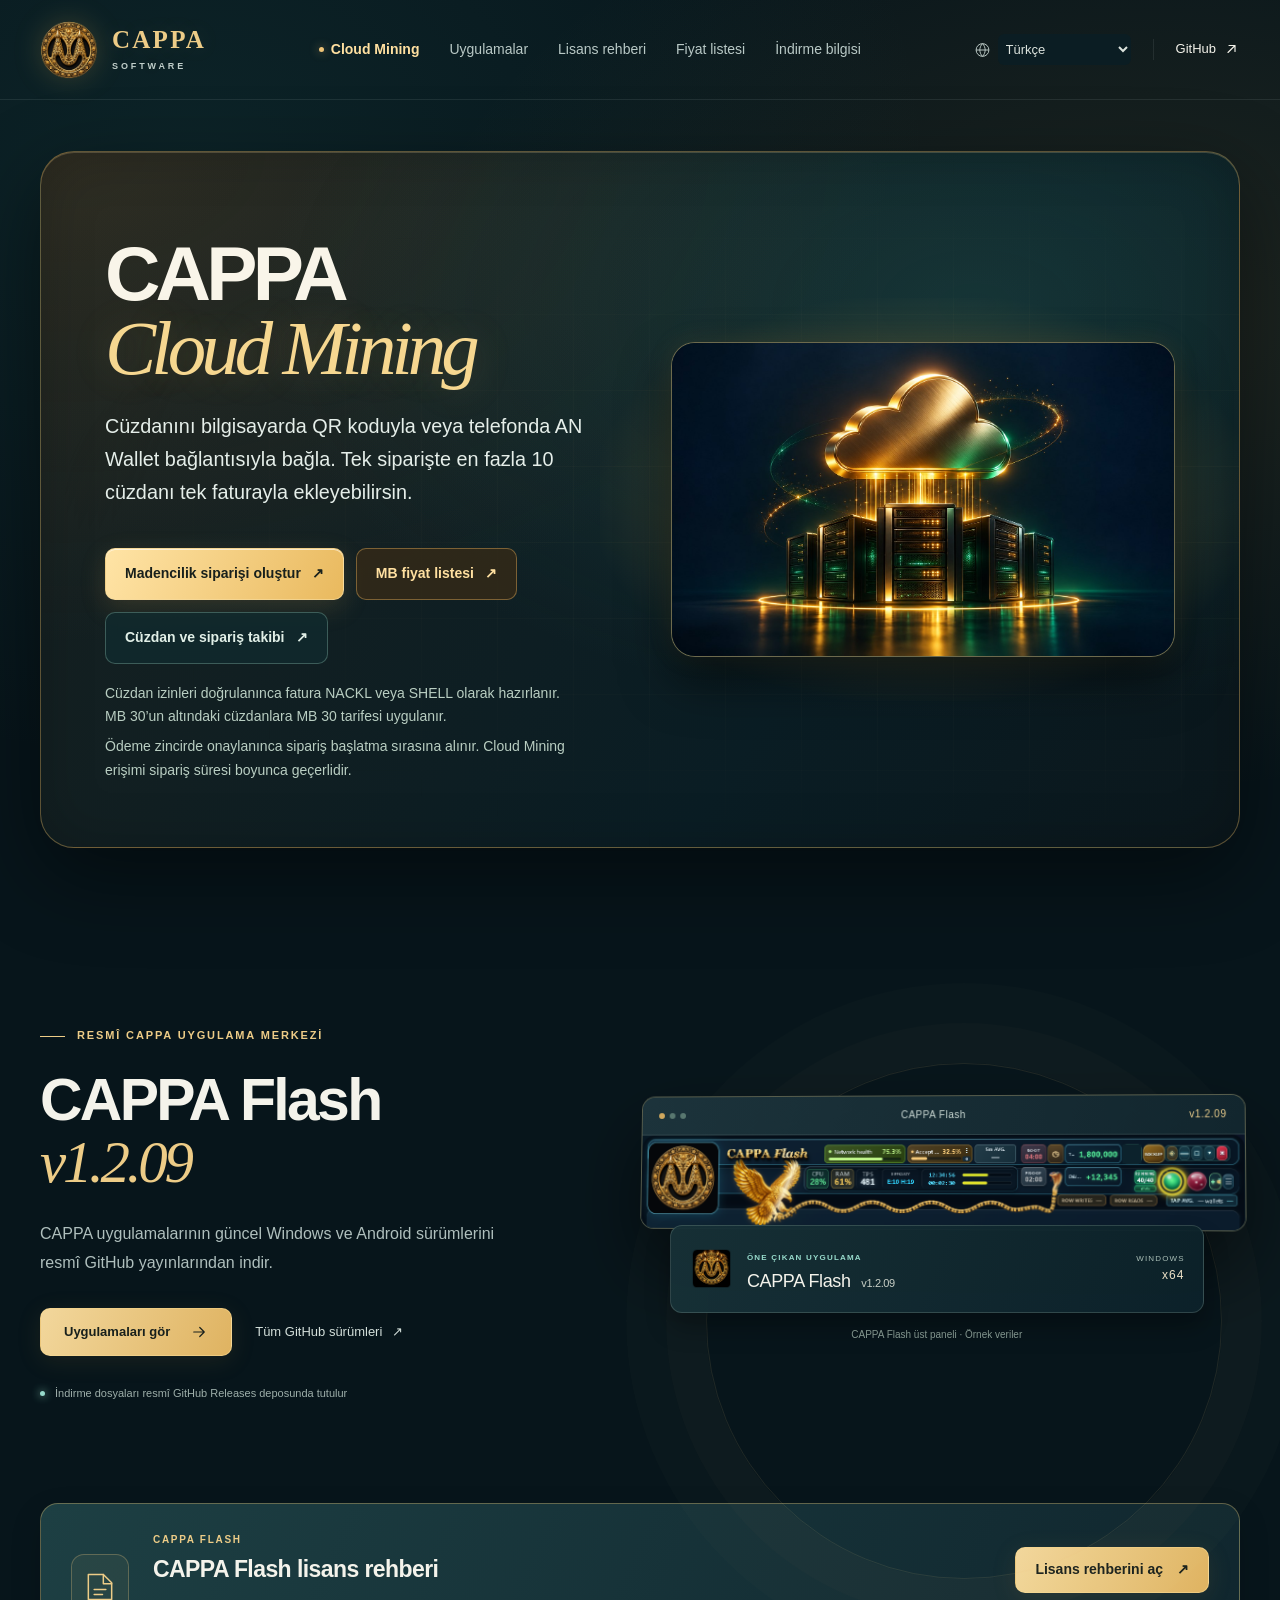
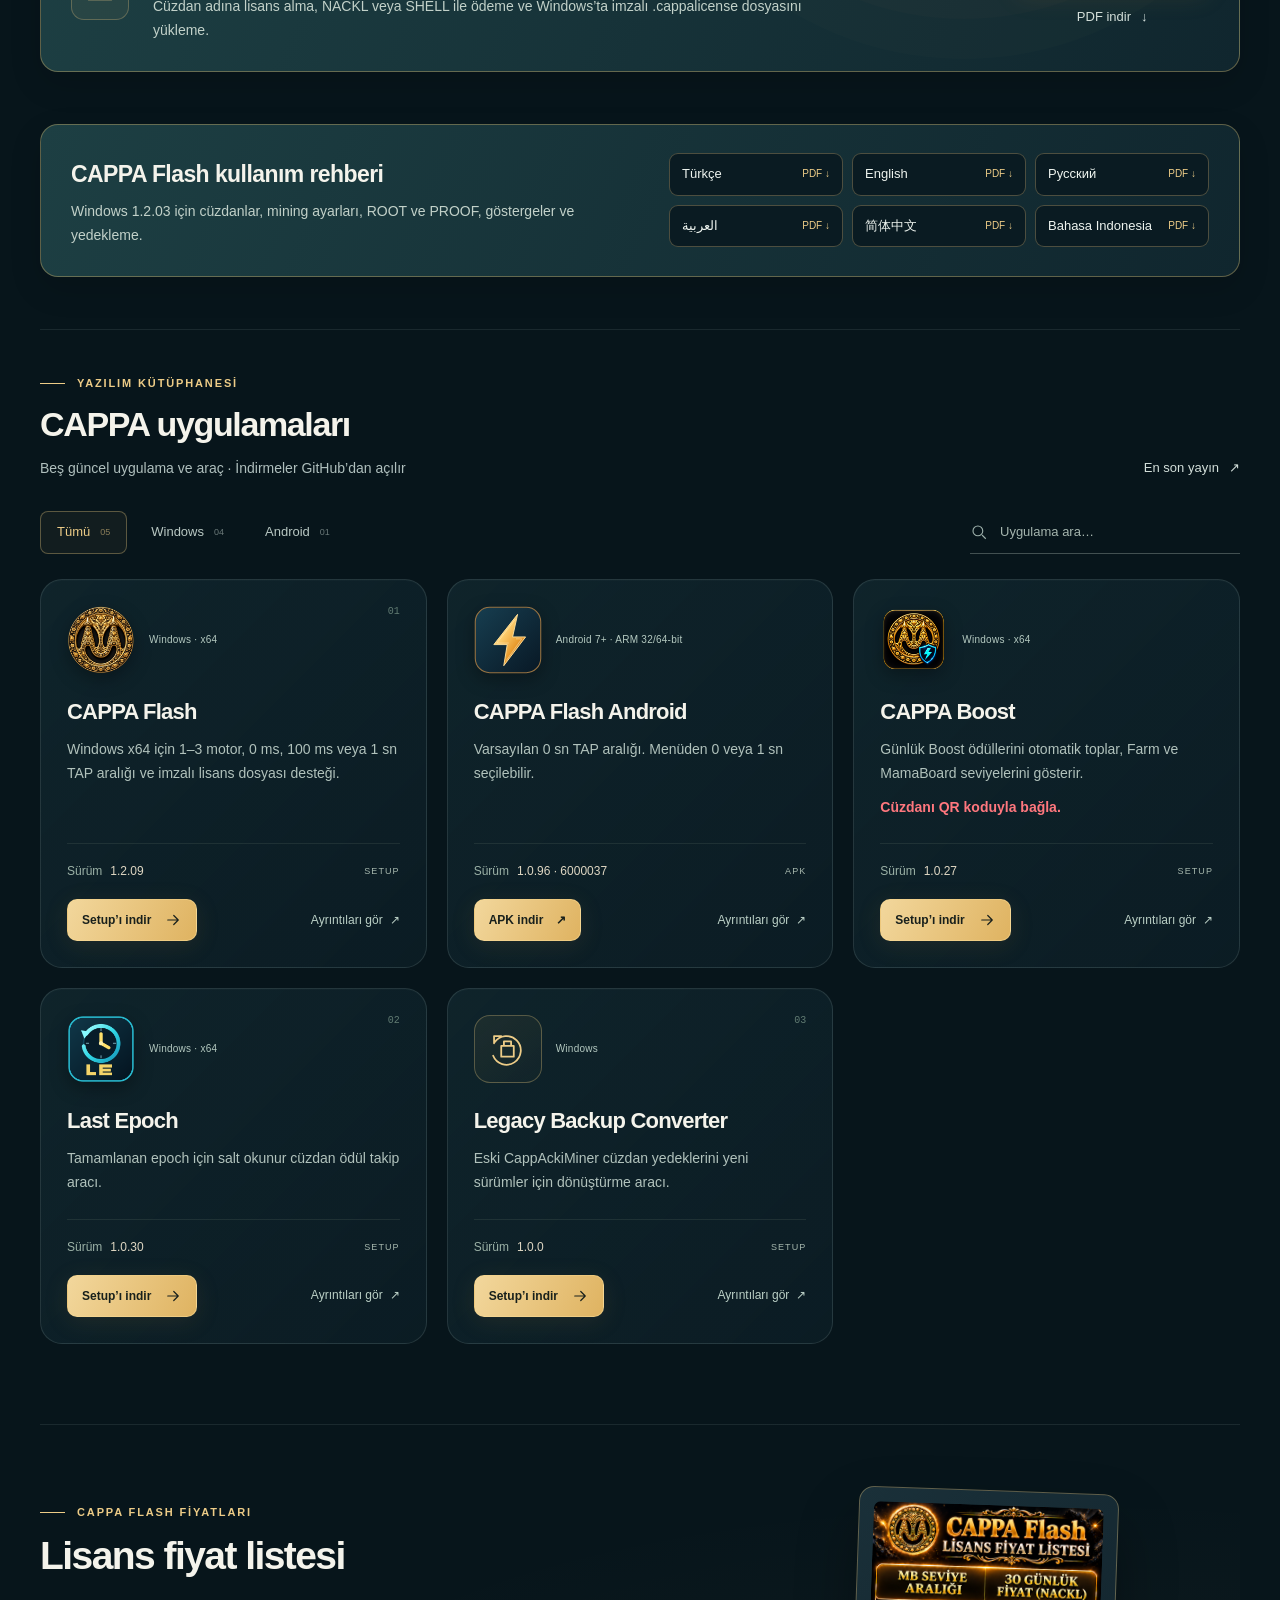
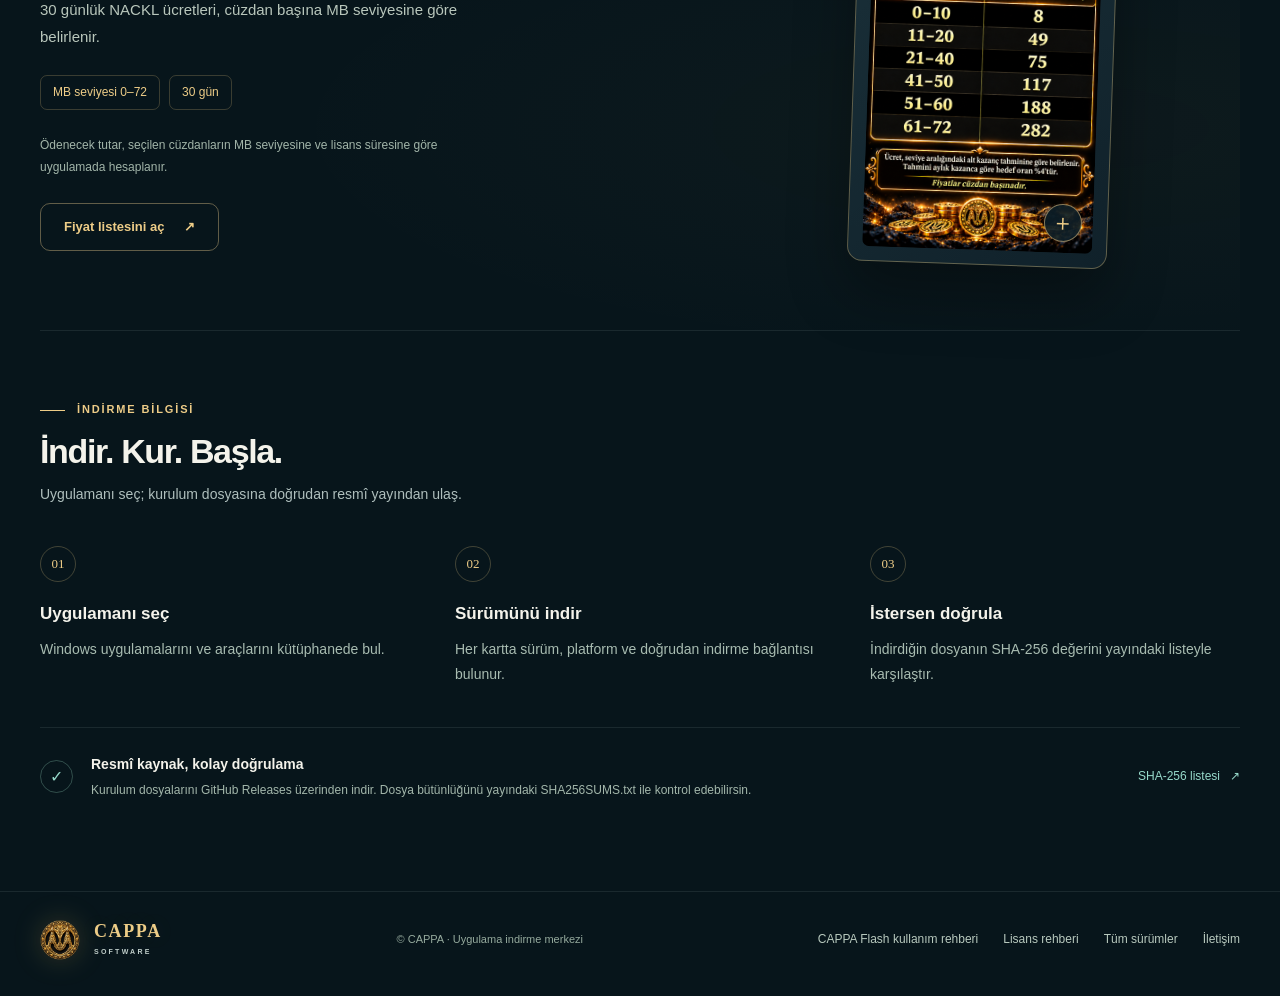
==== index.html @ 10a842a6 "Describe Cloud Mining access included with orders" ====
<!doctype html>
<html lang="tr"><head><meta charset="utf-8"><meta name="viewport" content="width=device-width,initial-scale=1"><meta name="theme-color" content="#07151b"><meta name="description" content="CAPPA uygulamalarını keşfet. Windows ve Android sürümlerini resmî GitHub yayınlarından indir."><link rel="icon" type="image/png" href="./cappa-logo.png"><title>CAPPA Flash v1.2.09</title><link rel="stylesheet" href="./styles.css?v=cloud-prices-20261128"></head>
<body>
<a class="skip" href="#top" data-i18n="skip">İçeriğe geç</a>
<header class="topbar"><div class="shell nav">
 <a class="brand" href="#top" aria-label="CAPPA"><img src="./cappa-logo.png" alt="" width="58" height="58"><span class="wordmark">CAPPA<small>SOFTWARE</small></span></a>
 <nav class="navlinks" aria-label="CAPPA"><a href="#cloud-mining" data-cloud-nav hidden>Cloud Mining</a><a href="#apps" data-i18n="navApps">Uygulamalar</a><a data-license-help href="./help/license/#tr" data-i18n="licenseNav">Lisans rehberi</a><a href="#prices" data-i18n="priceNav">Fiyat listesi</a><a href="#downloads" data-i18n="navDownloads">İndirme bilgisi</a></nav>
 <div class="nav-end"><label class="language-wrap"><svg viewBox="0 0 24 24" fill="none" aria-hidden="true"><circle cx="12" cy="12" r="9"/><path d="M3 12h18M12 3c5 5 5 13 0 18-5-5-5-13 0-18Z"/></svg><select id="language-select" aria-label="Dil"><option value="tr">Türkçe</option><option value="en">English</option><option value="ru">Русский</option><option value="ar">العربية</option><option value="zh">简体中文</option><option value="id">Bahasa Indonesia</option></select></label><a class="github-link" href="https://github.com/cappackiminer/CappAckiMiner" target="_blank" rel="noopener noreferrer">GitHub <svg viewBox="0 0 24 24" fill="none" aria-hidden="true"><path d="M5 12h14m-6-6 6 6-6 6" stroke="currentColor" stroke-width="1.6" stroke-linecap="round" stroke-linejoin="round"/></svg></a></div>
</div></header>
<main id="top">
 <section class="cloud-feature shell" id="cloud-mining" aria-labelledby="cloud-mining-title" data-cloud-origin="https://cappa-cloud-mining.pages.dev" hidden>
  <div class="cloud-feature-copy">
   <h1 id="cloud-mining-title"><span>CAPPA</span> <em>Cloud Mining</em></h1>
   <p class="cloud-feature-lead" data-i18n="cloudCopy">Cüzdanını bilgisayarda QR koduyla veya telefonda AN Wallet bağlantısıyla bağla. Tek siparişte en fazla 10 cüzdanı tek faturayla ekleyebilirsin.</p>
   <div class="cloud-feature-actions">
    <a class="button" data-cloud-checkout="order"><span data-i18n="cloudOpen">Madencilik siparişi oluştur</span><span aria-hidden="true">↗</span></a>
    <button class="quiet-link cloud-price-trigger" data-cloud-price type="button" aria-haspopup="dialog"><span data-i18n="cloudPriceOpen">MB fiyat listesi</span><span aria-hidden="true">↗</span></button>
    <a class="quiet-link" data-cloud-checkout="tracking"><span data-i18n="cloudTracking">Cüzdan ve sipariş takibi</span><span aria-hidden="true">↗</span></a>
   </div>
   <div class="cloud-feature-terms">
    <p data-i18n="cloudTerms">Cüzdan izinleri doğrulanınca fatura NACKL veya SHELL olarak hazırlanır. MB 30’un altındaki cüzdanlara MB 30 tarifesi uygulanır.</p>
    <p data-i18n="cloudRequirement">Ödeme zincirde onaylanınca sipariş başlatma sırasına alınır. Cloud Mining erişimi sipariş süresi boyunca geçerlidir.</p>
   </div>
  </div>
  <div class="cloud-feature-art" aria-hidden="true">
   <img src="./assets/cloud-mining-vitrine.jpg" width="1774" height="887" alt="" fetchpriority="high">
  </div>
 </section>
 <section class="hero shell" aria-labelledby="hero-title"><div class="hero-copy-block"><div class="eyebrow" data-i18n="heroEyebrow">Resmî CAPPA uygulama merkezi</div><h2 id="hero-title" data-i18n-html="heroTitle">CAPPA Flash<br><em>v1.2.09</em></h2><p class="hero-copy" data-i18n="heroCopy"></p><div class="hero-actions"><a class="button" href="#apps"><span data-i18n="browse">Uygulamaları gör</span><svg viewBox="0 0 24 24" fill="none" aria-hidden="true"><path d="M5 12h14m-6-6 6 6-6 6" stroke="currentColor" stroke-width="1.6" stroke-linecap="round" stroke-linejoin="round"/></svg></a><a class="quiet-link" href="https://github.com/cappackiminer/CappAckiMiner/releases" target="_blank" rel="noopener noreferrer"><span data-i18n="allReleases">Tüm GitHub sürümleri</span><span aria-hidden="true">↗</span></a></div><div class="mini-note"><i aria-hidden="true"></i><span data-i18n="note"></span></div></div>
 <div class="hero-art"><div class="art-orbit" aria-hidden="true"></div><div class="product-window"><div class="window-top"><span class="window-dots" aria-hidden="true"><i></i><i></i><i></i></span><span>CAPPA Flash</span><span class="window-version">v1.2.09</span></div><button class="preview-button" type="button" data-preview aria-label="Uygulama önizlemesi"><img class="flash-preview-image" src="./assets/flash-preview-v1200.png" alt="CAPPA Flash üst paneli, örnek veriler" width="1280" height="200" loading="lazy"><span class="preview-overlay"><span data-i18n="preview">Arayüzü incele</span> ↗</span></button></div><div class="featured-strip"><img src="./assets/eagle-gold.png" alt="" width="45" height="45"><div><span class="eyebrow" data-i18n="featuredLabel">Öne çıkan uygulama</span><strong>CAPPA Flash <small>v1.2.09</small></strong></div><span class="featured-os">WINDOWS<br><b>x64</b></span></div><p class="demo-caption" data-i18n="demo">CAPPA Flash üst paneli · Örnek veriler</p></div>
 </section>
 <section class="license-help shell" aria-labelledby="license-help-title"><div class="license-help-mark" aria-hidden="true"><svg viewBox="0 0 48 48" fill="none"><path d="M10 9h18l10 10v20H10V9Z" stroke="currentColor" stroke-width="1.8" stroke-linejoin="round"/><path d="M28 9v11h10M17 27h14M17 33h10" stroke="currentColor" stroke-width="1.8" stroke-linecap="round" stroke-linejoin="round"/></svg></div><div class="license-help-copy"><div class="eyebrow">CAPPA Flash</div><h2 id="license-help-title" data-i18n="licenseTitle">CAPPA Flash lisans rehberi</h2><p data-i18n="licenseCopy">Cüzdan adına lisans alma, NACKL veya SHELL ile ödeme ve Windows’ta imzalı .cappalicense dosyasını yükleme.</p></div><div class="license-help-actions"><a class="button" data-license-help href="./help/license/#tr"><span data-i18n="licenseOpen">Lisans rehberini aç</span><span aria-hidden="true">↗</span></a><a class="quiet-link" data-license-pdf href="./help/license/CAPPA-Lisans-Rehberi-Turkce.pdf?v=flash-1203" download><span data-i18n="licensePdf">PDF indir</span><span aria-hidden="true">↓</span></a></div></section>
 <section class="license-help eagle-guide shell" id="flash-guide" aria-labelledby="eagle-guide-title">
  <div class="license-help-copy">
   <h2 id="eagle-guide-title" data-i18n="eagleGuideTitle">CAPPA Flash kullanım rehberi</h2>
   <p data-i18n="eagleGuideCopy">Windows 1.2.03 için cüzdanlar, mining ayarları, ROOT ve PROOF, göstergeler ve yedekleme.</p>
  </div>
  <ul class="eagle-guide-downloads">
   <li><a lang="tr" href="./help/flash/CAPPA-Flash-User-Guide-TR.pdf?v=20261126" download><span>Türkçe</span><small>PDF ↓</small></a></li>
   <li><a lang="en" href="./help/flash/CAPPA-Flash-User-Guide-EN.pdf?v=20261126" download><span>English</span><small>PDF ↓</small></a></li>
   <li><a lang="ru" href="./help/flash/CAPPA-Flash-User-Guide-RU.pdf?v=20261126" download><span>Русский</span><small>PDF ↓</small></a></li>
   <li><a lang="ar" href="./help/flash/CAPPA-Flash-User-Guide-AR.pdf?v=20261126" download><span>العربية</span><small>PDF ↓</small></a></li>
   <li><a lang="zh" href="./help/flash/CAPPA-Flash-User-Guide-ZH.pdf?v=20261126" download><span>简体中文</span><small>PDF ↓</small></a></li>
   <li><a lang="id" href="./help/flash/CAPPA-Flash-User-Guide-ID.pdf?v=20261126" download><span>Bahasa Indonesia</span><small>PDF ↓</small></a></li>
  </ul>
 </section>
 <section class="library shell" id="apps" aria-labelledby="apps-title"><div class="section-head"><div><div class="eyebrow" data-i18n="libraryEyebrow">Yazılım kütüphanesi</div><h2 id="apps-title" data-i18n="libraryTitle">CAPPA uygulamaları</h2><p class="section-sub" data-i18n="librarySub"></p></div><a class="quiet-link" href="https://github.com/cappackiminer/CappAckiMiner/releases/tag/downloads-2026-10-18" target="_blank" rel="noopener noreferrer"><span data-i18n="latest">En son yayın</span> ↗</a></div>
 <div class="toolbar"><div class="filters" role="group" aria-label="Platform"><button class="filter active" data-filter="all" aria-pressed="true" type="button"><span data-i18n="all">Tümü</span><b>05</b></button><button class="filter" data-filter="windows" aria-pressed="false" type="button">Windows <b>04</b></button><button class="filter" data-filter="android" aria-pressed="false" type="button">Android <b>01</b></button></div><label class="search"><svg viewBox="0 0 24 24" fill="none" aria-hidden="true"><circle cx="10.5" cy="10.5" r="6.5"/><path d="m16 16 5 5"/></svg><input id="search" type="search" placeholder="Uygulama ara…" aria-label="Uygulama ara"></label></div>
 <div class="grid" id="app-grid"><article class="app-card" data-id="miner" data-platform="windows" data-search="CAPPA Flash Eagle Windows">
  <div class="card-top"><div class="app-icon miner"><img src="./assets/eagle-windows-v110.png" alt="" width="72" height="72" loading="lazy"></div><span class="platform">Windows · x64</span><span class="card-index" aria-hidden="true">01</span></div>
  <h3>CAPPA Flash</h3><p data-i18n="miner">Windows x64 için 1–3 motor, 0 ms, 100 ms veya 1 sn TAP aralığı ve imzalı lisans dosyası desteği.</p>
  <div class="card-version"><span><span data-i18n="version">Sürüm</span></span><strong>1.2.09</strong><span class="file-type">SETUP</span></div>
  <div class="card-foot"><a class="download button" href="https://github.com/cappackiminer/CappAckiMiner/releases/download/downloads-2026-10-18/CAPPA-Flash-v1.2.09-x64-Setup.exe?build=43895589"><span data-i18n="setup">İndir</span><svg viewBox="0 0 24 24" fill="none" aria-hidden="true"><path d="M5 12h14m-6-6 6 6-6 6" stroke="currentColor" stroke-width="1.6" stroke-linecap="round" stroke-linejoin="round"/></svg></a><button class="details" data-app="miner" type="button"><span data-i18n="details">Ayrıntıları gör</span><span aria-hidden="true">↗</span></button></div>
</article>
<article class="app-card" data-id="androidFlash" data-platform="android" data-search="CAPPA Flash Android apk mobile armv7 arm64 mining TAP 6000037">
  <div class="card-top"><div class="app-icon miner"><img src="./assets/cappa-flash-android.svg" alt="" width="72" height="72" loading="lazy"></div><span class="platform">Android 7+ · ARM 32/64-bit</span></div>
  <h3>CAPPA Flash Android</h3><p data-i18n="androidFlash">Varsayılan 0 sn TAP aralığı. Menüden 0 veya 1 sn seçilebilir.</p>
  <div class="card-version"><span data-i18n="version">Sürüm</span><strong>1.0.96 · 6000037</strong><span class="file-type">APK</span></div>
  <div class="card-foot"><a class="download button" href="https://github.com/cappackiminer/CappAckiMiner/releases/download/downloads-2026-10-18/CAPPA-Flash-v1.0.96-Android-6000037-Universal.apk"><span data-i18n="apk">APK indir</span> ↗</a><button class="details" data-app="androidFlash" type="button"><span data-i18n="details">Ayrıntıları gör</span> ↗</button></div>
</article>
<article class="app-card" data-id="boost" data-platform="windows" data-search="CAPPA Boost Windows x64 Acki Nacki Farm MamaBoard">
  <div class="card-top"><div class="app-icon"><img src="./assets/cappa-boost.png" alt="" width="128" height="128" loading="lazy"></div><span class="platform">Windows · x64</span></div>
  <h3 class="app-title">CAPPA Boost</h3>
  <p><span data-i18n="boostCard">Günlük Boost ödüllerini otomatik toplar, Farm ve MamaBoard seviyelerini gösterir.</span><strong class="boost-qr-note" data-i18n="boostQr">Cüzdanı QR koduyla bağla.</strong></p>
  <div class="card-version"><span data-i18n="version">Sürüm</span><strong>1.0.27</strong><span class="file-type">SETUP</span></div>
  <div class="card-foot"><a class="download button" href="https://github.com/cappackiminer/CappAckiMiner/releases/download/downloads-2026-10-18/CAPPA-Boost-v1.0.27-Sabit-Ust-Panel-x64-Setup.exe"><span data-i18n="setup">İndir</span><svg viewBox="0 0 24 24" fill="none" aria-hidden="true"><path d="M5 12h14m-6-6 6 6-6 6" stroke="currentColor" stroke-width="1.6" stroke-linecap="round" stroke-linejoin="round"/></svg></a><button class="details" data-app="boost" type="button"><span data-i18n="details">Ayrıntıları gör</span><span aria-hidden="true">↗</span></button></div>
</article>
<article class="app-card" data-id="epoch" data-platform="windows" data-search="reward tracker wallet">
  <div class="card-top"><div class="app-icon epoch"><img src="./assets/last-epoch.png" alt="" width="72" height="72" loading="lazy"></div><span class="platform">Windows · x64</span><span class="card-index" aria-hidden="true">02</span></div>
  <h3>Last Epoch</h3><p data-i18n="epoch">Tamamlanan epoch için salt okunur cüzdan ödül takip aracı.</p>
  <div class="card-version"><span><span data-i18n="version">Sürüm</span></span><strong>1.0.30</strong><span class="file-type">SETUP</span></div>
  <div class="card-foot"><a class="download button" href="https://github.com/cappackiminer/CappAckiMiner/releases/download/downloads-2026-10-18/CappAckiMiner-Last-Epoch-v1.0.30-x64-Setup.exe"><span data-i18n="setup">İndir</span><svg viewBox="0 0 24 24" fill="none" aria-hidden="true"><path d="M5 12h14m-6-6 6 6-6 6" stroke="currentColor" stroke-width="1.6" stroke-linecap="round" stroke-linejoin="round"/></svg></a><button class="details" data-app="epoch" type="button"><span data-i18n="details">Ayrıntıları gör</span><span aria-hidden="true">↗</span></button></div>
</article>
<article class="app-card" data-id="backup" data-platform="windows" data-search="utility backup wallet converter">
  <div class="card-top"><div class="app-icon backup"><svg viewBox="0 0 48 48" fill="none" aria-hidden="true"><path d="M17 9H9v8m.6-1A16 16 0 1 1 8 31" stroke="currentColor" stroke-width="2" stroke-linecap="round" stroke-linejoin="round"/><path d="M17 20h14v12H17zm3-5h8v5h-8z" stroke="currentColor" stroke-width="2" stroke-linejoin="round"/></svg></div><span class="platform">Windows</span><span class="card-index" aria-hidden="true">03</span></div>
  <h3>Legacy Backup Converter</h3><p data-i18n="backup">Eski CappAckiMiner cüzdan yedeklerini yeni sürümler için dönüştürme aracı.</p>
  <div class="card-version"><span><span data-i18n="version">Sürüm</span></span><strong>1.0.0</strong><span class="file-type">SETUP</span></div>
  <div class="card-foot"><a class="download button" href="https://github.com/cappackiminer/CappAckiMiner/releases/download/downloads-2026-10-18/CappAckiMiner-Legacy-Backup-Converter-Setup.exe"><span data-i18n="setup">İndir</span><svg viewBox="0 0 24 24" fill="none" aria-hidden="true"><path d="M5 12h14m-6-6 6 6-6 6" stroke="currentColor" stroke-width="1.6" stroke-linecap="round" stroke-linejoin="round"/></svg></a><button class="details" data-app="backup" type="button"><span data-i18n="details">Ayrıntıları gör</span><span aria-hidden="true">↗</span></button></div>
</article><p id="empty" class="empty" hidden data-i18n="noResults">Bu aramayla eşleşen uygulama yok.</p></div></section>
 <section class="pricing shell" id="prices" aria-labelledby="price-title"><div class="pricing-copy"><div class="eyebrow" data-i18n="priceEyebrow">CAPPA Flash fiyatları</div><h2 id="price-title" data-i18n="priceTitle">Lisans fiyat listesi</h2><p data-i18n="priceCopy">30 günlük NACKL ücretleri, cüzdan başına MB seviyesine göre belirlenir.</p><div class="price-specs"><span data-i18n="mbLevelRange">MB seviyesi 0–72</span><span data-i18n="duration">30 gün</span></div><p class="poster-note" data-i18n="posterTerms">Ödenecek tutar, seçilen cüzdanların MB seviyesine ve lisans süresine göre uygulamada hesaplanır.</p><button class="button secondary" type="button" data-price><span data-i18n="priceOpen">Fiyat listesini aç</span><span aria-hidden="true">↗</span></button></div><button class="poster-preview" data-price type="button" aria-label="Fiyat listesi"><img id="price-image" src="./assets/eagle-license-prices-tr.png?v=flash-20261126" alt="CAPPA Flash lisans fiyatları · MB 0–10: 8, 11–20: 49, 21–40: 75, 41–50: 117, 51–60: 188, 61–72: 282 NACKL / 30 gün" width="1024" height="1536" loading="lazy"><span class="poster-magnify" aria-hidden="true">＋</span></button></section>
 <section class="download-section shell" id="downloads" aria-labelledby="download-title"><div class="section-head"><div><div class="eyebrow" data-i18n="navDownloads">İndirme bilgisi</div><h2 id="download-title" data-i18n="downloadInfo">İndir. Kur. Başla.</h2><p class="section-sub" data-i18n="downloadCopy"></p></div></div><div class="steps"><article><span class="step-index">01</span><h3 data-i18n="step1"></h3><p data-i18n="step1Copy"></p></article><article><span class="step-index">02</span><h3 data-i18n="step2"></h3><p data-i18n="step2Copy"></p></article><article><span class="step-index">03</span><h3 data-i18n="step3"></h3><p data-i18n="step3Copy"></p></article></div><div class="trust"><span class="trust-mark" aria-hidden="true">✓</span><div><h3 data-i18n="trustTitle"></h3><p data-i18n="trustCopy"></p></div><a class="quiet-link" href="https://github.com/cappackiminer/CappAckiMiner/releases/download/downloads-2026-10-18/SHA256SUMS.txt"><span data-i18n="hashes">SHA-256 listesi</span> ↗</a></div></section>
</main>
<footer><div class="shell footer-inner"><a class="brand footer-brand" href="#top"><img src="./cappa-logo.png" alt="" width="40" height="40"><span class="wordmark">CAPPA<small>SOFTWARE</small></span></a><span data-i18n="footer">© CAPPA · Uygulama indirme merkezi</span><div class="footer-links"><a href="#flash-guide" data-i18n="eagleGuideTitle">CAPPA Flash kullanım rehberi</a><a data-license-help href="./help/license/#tr" data-i18n="licenseNav">Lisans rehberi</a><a href="https://github.com/cappackiminer/CappAckiMiner/releases" target="_blank" rel="noopener noreferrer" data-i18n="releases">Tüm sürümler</a><a href="https://t.me/cappadocia77" target="_blank" rel="noopener noreferrer" data-i18n="contact">İletişim</a></div></div></footer>
<dialog id="lightbox" aria-labelledby="dialog-title"><div class="dialog-head"><h2 id="dialog-title"></h2><button type="button" class="close-dialog" aria-label="Kapat">×</button></div><div class="dialog-body" id="dialog-body"></div></dialog>
<script src="./translations.js?v=cloud-access-20261128"></script><script src="./apps.js?v=flash-1.2.09-20261128"></script><script src="./app.js?v=cloud-prices-link-20261128"></script>
</body></html>
---- styles.css ----
@font-face{font-family:CAPPAInter;src:local("Inter");font-display:swap}
:root{color-scheme:dark;--bg:#07151b;--panel:#10242b;--ink:#f4f3eb;--muted:#afbfbd;--gold:#edcc87;--mint:#97dacb;--line:#b6c9c51c;font-family:CAPPAInter,Inter,"Segoe UI",Arial,sans-serif;--radius:22px}
*{box-sizing:border-box}html{scroll-behavior:smooth;scroll-padding-top:110px}body{margin:0;min-width:320px;background:var(--bg);color:var(--ink);line-height:1.6}body:before{content:"";position:absolute;inset:0 0 auto;height:1050px;z-index:-1;pointer-events:none;background:radial-gradient(ellipse at 15% 16%,#2c787226,transparent 48%),radial-gradient(ellipse at 90% 30%,#c69a4620,transparent 46%);animation:ambient 15s ease-in-out infinite alternate}
a{color:inherit;text-decoration:none}button,input,select{font:inherit}button{cursor:pointer}button,a,input,select{-webkit-tap-highlight-color:transparent}button{color:inherit}img{max-width:100%}svg{width:20px;height:20px;flex:none}a,button,input,select{touch-action:manipulation}button:focus-visible,a:focus-visible,input:focus-visible,select:focus-visible{outline:2px solid var(--gold);outline-offset:5px}[hidden]{display:none!important}.shell{width:min(1280px,calc(100% - 80px));margin-inline:auto}.skip{position:fixed;top:8px;left:12px;padding:12px 20px;background:var(--gold);color:#101b1d;z-index:100;transform:translateY(-150%)}.skip:focus{transform:none}
.topbar{border-bottom:1px solid var(--line);height:100px;position:relative;z-index:5}.nav{display:flex;align-items:center;justify-content:space-between;height:100%;gap:30px}.brand{display:inline-flex;align-items:center;gap:14px;flex:none}.brand>img{object-fit:contain;filter:drop-shadow(0 0 14px #dfb25235)}.wordmark{font-family:Georgia,"Times New Roman",serif;font-weight:700;font-size:25px;line-height:1.1;letter-spacing:.09em;color:var(--gold);text-shadow:0 0 22px #edcc8724}.wordmark small{font:600 9px/1.5 "Segoe UI",sans-serif;letter-spacing:.32em;display:block;color:#c0ceca;margin-top:6px}.navlinks{display:flex;gap:30px;align-items:center;font-size:14px;color:#b9c9c6}.navlinks a{padding:12px 0;position:relative}.navlinks a:after{content:"";height:1px;position:absolute;inset:auto 0 6px;background:var(--gold);transform:scaleX(0);transition:transform .2s}.navlinks a:hover:after{transform:scaleX(1)}.navlinks a:hover{color:var(--gold)}.nav-end{display:flex;gap:22px;align-items:center}.language-wrap{display:flex;align-items:center;gap:7px;color:#c4d2cd}.language-wrap svg{width:17px;stroke:currentColor;stroke-width:1.3}.language-wrap select{border:0;border-radius:6px;background:#0b1d23;color:#dce3dd;font-size:13px;padding:7px 4px;max-width:137px;cursor:pointer}.github-link{border-left:1px solid var(--line);padding-left:22px;display:flex;align-items:center;gap:7px;font-size:13px}.github-link svg{width:17px;transform:rotate(-45deg)}
.hero{display:grid;grid-template-columns:1fr 1.12fr;gap:52px;align-items:center;padding-block:90px 100px}.eyebrow{text-transform:uppercase;letter-spacing:.17em;font-size:11px;font-weight:650;color:var(--gold);line-height:1.6}.hero-copy-block>.eyebrow:before,.section-head .eyebrow:before,.pricing-copy>.eyebrow:before{content:"";display:inline-block;width:25px;height:1px;background:var(--gold);vertical-align:middle;margin-inline-end:12px}.hero :is(h1,h2){font-size:clamp(42px,4.6vw,66px);line-height:1.06;letter-spacing:-.045em;margin:24px 0;max-width:620px;font-weight:650}.hero :is(h1,h2) em{font-family:Georgia,"Times New Roman",serif;font-weight:400;color:var(--gold);letter-spacing:-.055em}.hero-copy{font-size:16px;line-height:1.85;color:var(--muted);max-width:480px}.hero-actions{display:flex;gap:23px;align-items:center;flex-wrap:wrap;margin-top:30px}.button{min-height:48px;border:1px solid #f7d78f8c;display:inline-flex;align-items:center;justify-content:center;gap:20px;background:linear-gradient(115deg,#f2d79c,#dfb361);color:#18201c;padding:12px 23px;border-radius:10px;font-size:13px;font-weight:650;line-height:1.4;box-shadow:0 5px 25px #a8813520;transition:transform .2s,box-shadow .2s}.button:hover{transform:translateY(-2px);box-shadow:0 8px 30px #c7a05b2b}.button svg{width:18px}.quiet-link{display:inline-flex;align-items:center;gap:10px;font-size:13px;color:#d3dfda}.quiet-link:hover{color:var(--gold)}.mini-note{font-size:11px;color:#9eafaa;display:flex;gap:10px;align-items:center;margin-top:28px;max-width:430px;line-height:1.7}.mini-note i{width:5px;height:5px;background:var(--mint);box-shadow:0 0 9px #96e1c9;flex:none;border-radius:50%}
.hero-art{position:relative;padding-block:18px 0;isolation:isolate;min-width:0}.art-orbit{position:absolute;width:85%;aspect-ratio:1;inset:-5% auto auto 12%;border:1px solid #e7c8831c;border-radius:50%;z-index:-1;box-shadow:0 0 0 40px #e7c88304,0 0 0 80px #e7c88303}.product-window{border:1px solid #dfc68857;border-radius:14px;background:#10262e;box-shadow:0 38px 80px #0008,inset 0 1px #fff1;overflow:hidden;transform:perspective(1300px) rotateY(-5deg) rotateX(3deg);transition:transform .5s}.hero-art:hover .product-window{transform:perspective(1300px) rotateY(-2deg) rotateX(1deg)}.window-top{height:39px;display:flex;align-items:center;justify-content:space-between;gap:15px;padding-inline:17px;background:linear-gradient(110deg,#1c333b,#12262e);border-bottom:1px solid #c0d0c521;color:#cbd9d4;font-size:10px;letter-spacing:.05em}.window-dots{display:flex;gap:5px}.window-dots i{width:6px;height:6px;border-radius:50%;background:#58776f}.window-dots i:first-child{background:#cfa75d}.window-version{font-size:10px;color:#e7cb8a}.preview-button{display:block;position:relative;width:100%;padding:0;border:0;background:#0c222c;text-align:start}.preview-button>img{width:100%;height:auto;display:block;object-fit:contain}.preview-overlay{position:absolute;inset:auto 14px 14px auto;padding:8px 12px;font-size:11px;color:#fff4d8;border:1px solid #e1c17d80;border-radius:7px;background:#0d2028ed;box-shadow:0 5px 20px #0005;opacity:0;transform:translateY(5px);transition:.2s}.preview-button:hover .preview-overlay,.preview-button:focus-visible .preview-overlay{opacity:1;transform:none}.featured-strip{display:flex;gap:13px;align-items:center;width:88%;margin:-6px auto 0;padding:16px 18px;position:relative;border:1px solid #b8cfc333;border-radius:12px;background:linear-gradient(110deg,#173137f5,#0c222af5);box-shadow:0 15px 25px #0004}.featured-strip>img{object-fit:contain}.featured-strip strong{display:block;font-size:18px;font-weight:500;letter-spacing:-.02em}.featured-strip strong small{font-size:11px;color:#c8cfc6;margin-left:6px}.featured-strip .eyebrow{font-size:8px;letter-spacing:.15em;color:var(--mint);margin-bottom:4px}.featured-os{margin-inline-start:auto;color:#a9beb6;font-size:8px;letter-spacing:.14em;text-align:end}.featured-os b{font-weight:400;font-size:12px;color:#eee3c9}.demo-caption{text-align:center;font-size:10px;color:#91a69e;margin-top:14px}
.library{padding-block:45px 80px;border-top:1px solid var(--line)}.section-head{display:flex;align-items:end;justify-content:space-between;gap:25px}.section-head h2,.pricing h2{font-size:34px;line-height:1.25;font-weight:550;letter-spacing:-.04em;margin:11px 0}.section-sub{margin:0;color:var(--muted);font-size:14px}.toolbar{display:flex;justify-content:space-between;align-items:center;gap:24px;margin-block:32px 25px}.filters{display:flex;gap:7px;flex-wrap:wrap}.filter{padding:10px 16px;border:1px solid transparent;border-radius:8px;color:#b9c8c3;background:transparent;font-size:13px;transition:.2s;display:flex;gap:10px;align-items:center}.filter b{font-size:9px;font-weight:500;opacity:.55}.filter.active,.filter:hover{color:var(--gold);border-color:#eac98057;background:#bfa36710}.search{width:270px;display:flex;align-items:center;gap:10px;border-bottom:1px solid #b8c7be55;min-height:43px;color:#9cafaa}.search svg{stroke:currentColor;stroke-width:1.5;width:18px}.search input{width:100%;min-width:0;border:0;outline:0;background:transparent;color:var(--ink);font-size:13px}.search input::placeholder{color:#a5b5ae}.grid{display:grid;grid-template-columns:repeat(3,minmax(0,1fr));gap:20px}.app-card{display:flex;flex-direction:column;min-width:0;border:1px solid #bfd2ca24;border-radius:var(--radius);padding:26px;background:linear-gradient(135deg,#1630388c,#0c1d25e8);position:relative;overflow:hidden;box-shadow:inset 0 1px #ffffff04;transition:transform .25s,border-color .25s,box-shadow .25s}.app-card:before{content:"";position:absolute;inset:0;pointer-events:none;background:radial-gradient(ellipse at 85% -5%,#dfbc6820,transparent 55%);opacity:0;transition:opacity .25s}.app-card:hover{transform:translateY(-5px);border-color:#eac57b80;box-shadow:0 18px 35px #0003}.app-card:hover:before{opacity:1}.card-top{display:flex;align-items:center;gap:14px;position:relative}.app-icon{width:68px;height:68px;display:grid;place-items:center;flex:none}.app-icon>img{display:block;object-fit:contain;width:100%;height:100%;filter:drop-shadow(0 6px 9px #0005)}.app-icon.backup{border:1px solid #dec07b55;border-radius:16px;background:linear-gradient(145deg,#c5a75916,#c5a75905);color:var(--gold)}.app-icon>svg{width:43px;height:43px}.platform{font-size:10px;letter-spacing:.025em;color:#b4c9c0}.card-index{position:absolute;inset:0 0 auto auto;font:400 10px monospace;color:#617b72}.app-card h3{font-size:22px;letter-spacing:-.035em;font-weight:550;margin:24px 0 10px;line-height:1.3}.app-card p{font-size:14px;line-height:1.75;color:#b1c2bc;margin:0 0 24px;min-height:48px;max-width:400px}.card-version{margin-top:auto;display:flex;align-items:center;gap:8px;font-size:12px;color:#9cb2a7;border-top:1px solid #bccfb41a;padding-top:18px}.card-version strong{font-size:12px;color:#dfd7c3;font-weight:500}.file-type{margin-inline-start:auto;font-size:9px;letter-spacing:.12em;color:#a6b7ad}.card-foot{display:flex;justify-content:space-between;align-items:center;gap:15px;margin-top:18px;flex-wrap:wrap}.download{padding:10px 14px;min-height:42px;font-size:12px;gap:13px}.details{padding:8px 0;display:flex;align-items:center;gap:7px;font-size:12px;border:0;background:none;color:#bbd0c6;position:relative}.details:hover{color:var(--gold)}.empty{grid-column:1/-1;text-align:center;padding:40px;color:var(--muted);border:1px dashed #d8c18450;border-radius:15px}
.pricing{border-block:1px solid var(--line);display:grid;grid-template-columns:1fr .85fr;gap:80px;align-items:center;padding-block:65px;background:radial-gradient(ellipse at 85% 60%,#deb96c08,transparent 55%)}.pricing h2{font-size:39px}.pricing-copy>p{font-size:15px;line-height:1.8;color:#b9c7bc;max-width:420px}.price-specs{display:flex;flex-wrap:wrap;gap:9px;margin-block:25px}.price-specs span{padding:7px 12px;border:1px solid #e6c17d3b;border-radius:7px;font-size:12px;color:var(--gold)}.pricing-copy>p.poster-note{font-size:12px;color:#a2b5a9;margin-bottom:25px}.button.secondary{background:transparent;color:var(--gold);border-color:#cfb47f73;box-shadow:none}.poster-preview{position:relative;justify-self:center;border:1px solid #dfc07c60;background:linear-gradient(140deg,#1a3039,#10212a);padding:14px;border-radius:15px;box-shadow:0 30px 60px #0005;transform:rotate(2deg);transition:transform .4s,border-color .4s;width:260px;max-width:100%}.poster-preview>img{display:block;width:100%;height:auto;border-radius:7px}.poster-preview:hover{transform:rotate(0deg) translateY(-4px);border-color:var(--gold)}.poster-magnify{position:absolute;inset:auto 25px 25px auto;background:#0c1e27eb;border:1px solid #e4c3828c;width:38px;height:38px;border-radius:50%;display:grid;place-items:center;color:var(--gold);font-size:23px}
.download-section{padding-block:70px 65px}.steps{display:grid;grid-template-columns:repeat(3,minmax(0,1fr));gap:45px;margin-block:40px}.step-index{font:400 13px Georgia,serif;color:var(--gold);border:1px solid #e6ca8542;width:36px;height:36px;display:grid;place-items:center;border-radius:50%;margin-bottom:18px}.steps h3{font-size:17px;font-weight:550;margin:0 0 10px}.steps p{font-size:14px;line-height:1.8;color:#a8bcb1;margin:0}.trust{display:flex;align-items:center;gap:18px;padding:25px 0;border-top:1px solid var(--line)}.trust-mark{display:grid;place-items:center;width:33px;height:33px;border:1px solid #91d0b84d;border-radius:50%;color:var(--mint);flex:none}.trust h3{font-size:14px;font-weight:550;margin:0 0 6px}.trust p{font-size:12px;color:#a3b7ab;max-width:730px;margin:0}.trust>.quiet-link{white-space:nowrap;margin-inline-start:auto;color:var(--mint);font-size:12px}footer{border-top:1px solid var(--line);padding-block:28px 36px}.footer-inner{display:flex;align-items:center;justify-content:space-between;gap:30px}.footer-brand .wordmark{font-size:18px}.footer-brand .wordmark small{font-size:7px}.footer-inner>span{font-size:11px;color:#96ab9e}.footer-links{display:flex;gap:25px;font-size:12px;color:#b8c9be}.footer-links a:hover{color:var(--gold)}
dialog{position:fixed;width:min(1000px,calc(100vw - 32px));max-height:calc(100dvh - 48px);margin:auto;padding:0;border:1px solid #e4c47c73;border-radius:18px;color:var(--ink);background:#0e232c;box-shadow:0 35px 120px #000b;overflow:auto;overscroll-behavior:contain}dialog::backdrop{background:#030e15c9;backdrop-filter:blur(9px)}dialog[open]{animation:dialog-in .2s ease-out}dialog[data-kind=price]{width:min(810px,calc(100vw - 32px))}.dialog-head{padding:17px 23px;display:flex;align-items:center;justify-content:space-between;border-bottom:1px solid var(--line);gap:20px;position:sticky;top:0;background:#102731f7;z-index:2;backdrop-filter:blur(12px)}.dialog-head h2{font-size:19px;font-weight:550;margin:0;line-height:1.4}.close-dialog{background:transparent;border:1px solid #abcac45c;border-radius:50%;width:36px;height:36px;flex:none;color:#d4e6d9;font-size:25px;line-height:1}.close-dialog:hover{background:#ffffff0d}.dialog-body{padding:24px}.dialog-image{width:100%;height:auto;display:block;border-radius:10px;border:1px solid var(--line)}.dialog-caption{font-size:12px;color:var(--muted);margin:14px 0}.poster-full{display:block;max-width:690px;width:100%;height:auto;margin-inline:auto}.dialog-cta{display:flex;gap:24px;align-items:center;flex-wrap:wrap;margin-block:22px 3px}.detail-intro{display:flex;gap:20px;align-items:center;margin-bottom:25px}.detail-intro>img{width:72px;height:72px;object-fit:contain}.detail-intro p{font-size:15px;color:var(--muted);margin:0}.detail-specs{display:grid;grid-template-columns:repeat(3,minmax(0,1fr));margin-block:20px 25px;border-block:1px solid var(--line);gap:15px;padding-block:18px}.detail-specs dt{font-size:11px;color:var(--muted)}.detail-specs dd{font-size:14px;margin:6px 0 0;overflow-wrap:anywhere}.modal-open{overflow:hidden}
[dir=rtl] .github-link{border-left:0;border-right:1px solid var(--line);padding-left:0;padding-right:22px}[dir=rtl] .card-index{inset:0 auto auto 0}[dir=rtl] .button svg{transform:rotate(180deg)}[dir=rtl] .hero :is(h1,h2){letter-spacing:0;line-height:1.3}
@keyframes ambient{from{opacity:.5}to{opacity:1}}@keyframes dialog-in{from{opacity:0;transform:translateY(8px)}to{opacity:1;transform:none}}
@media(min-width:1600px){.hero{padding-block:100px 110px}.hero :is(h1,h2){font-size:74px}.shell{width:min(1330px,calc(100% - 120px))}}
@media(max-width:1100px){.shell{width:calc(100% - 56px)}.navlinks{gap:20px;font-size:13px}.nav-end{gap:14px}.github-link{padding-left:14px}.hero{gap:30px;padding-block:70px 80px}.hero :is(h1,h2){font-size:48px}.hero-copy{font-size:15px}.hero-actions{gap:18px}.hero-actions>.quiet-link{font-size:12px}.app-card{padding:22px}.card-foot{gap:8px}.details{font-size:11px}.pricing{gap:50px}}
@media(max-width:850px){.topbar{height:88px}.brand>img{width:48px;height:48px}.wordmark{font-size:22px}.wordmark small{font-size:8px}.nav{gap:18px}.navlinks{gap:17px}.navlinks a[href="#downloads"]{display:none}.github-link{display:none}.hero{grid-template-columns:1fr;gap:45px;padding-block:60px 65px}.hero-copy-block{max-width:650px}.hero :is(h1,h2){font-size:62px;max-width:680px}.hero-copy{max-width:600px}.hero-art{width:min(640px,100%);margin-inline:auto}.grid{grid-template-columns:repeat(2,minmax(0,1fr));gap:16px}.library{padding-block:35px 55px}.pricing{gap:30px;grid-template-columns:1fr .75fr}.pricing h2{font-size:33px}.poster-preview{width:225px}.steps{gap:28px}.trust{flex-wrap:wrap}.trust>div{flex:1}.trust>.quiet-link{margin-inline-start:51px}.footer-inner{gap:20px;flex-wrap:wrap}}
@media(max-width:560px){html{scroll-padding-top:25px}.shell{width:calc(100% - 36px)}.topbar{height:82px}.brand{gap:9px}.brand>img{width:44px;height:44px}.wordmark{font-size:20px}.wordmark small{font-size:7px}.navlinks{display:none}.language-wrap{gap:4px}.language-wrap select{max-width:118px;font-size:12px}.hero{padding-block:47px 45px;gap:28px}.hero .eyebrow{font-size:9px;letter-spacing:.13em}.hero :is(h1,h2){font-size:clamp(40px,10.7vw,57px);margin-block:22px}.hero-copy{font-size:14px;line-height:1.85}.hero-actions{margin-top:24px;gap:18px}.hero-actions>.quiet-link{font-size:12px}.mini-note{font-size:10px;margin-top:22px}.hero-art{padding-top:5px}.product-window,.hero-art:hover .product-window{transform:none}.window-top{height:32px;padding-inline:10px}.window-top,.window-version{font-size:9px}.preview-overlay{opacity:1;transform:none;font-size:9px;padding:6px 9px;inset:auto 8px 8px auto}.featured-strip{width:93%;padding:11px 13px;gap:10px}.featured-strip>img{width:34px;height:34px}.featured-strip strong{font-size:15px}.featured-strip strong small{font-size:9px}.featured-strip .eyebrow{font-size:7px}.featured-os{font-size:7px}.demo-caption{font-size:9px}.section-head{align-items:start;flex-direction:column;gap:18px}.section-head h2,.pricing h2{font-size:30px}.section-sub{font-size:13px;line-height:1.8}.section-head>.quiet-link{font-size:12px}.toolbar{align-items:stretch;flex-direction:column;gap:18px;margin-block:26px 20px}.search{width:100%}.filters{gap:6px}.filter{font-size:12px;padding:9px 12px;gap:8px}.grid{grid-template-columns:1fr;gap:16px}.app-card{padding:23px}.app-card h3{font-size:22px}.app-card p{min-height:0;font-size:14px}.card-top .platform{font-size:11px}.card-index{font-size:10px}.app-icon{width:60px;height:60px}.card-foot{gap:12px}.details{font-size:12px}.download{font-size:12px;min-height:44px}.pricing{padding-block:45px;grid-template-columns:1fr;gap:32px}.pricing-copy>p{font-size:14px}.poster-preview{width:245px}.price-specs{margin-block:20px}.download-section{padding-block:45px 30px}.steps{grid-template-columns:1fr;gap:27px;margin-block:30px}.steps article{display:grid;grid-template-columns:36px 1fr;gap:0 18px}.steps h3{margin-block:0 6px;align-self:center}.steps p{grid-column:2;font-size:13px}.step-index{grid-row:1/3;margin:0}.trust{padding-top:24px;align-items:start}.trust h3{font-size:13px}.trust p{font-size:12px;line-height:1.8}.trust>.quiet-link{margin-top:0}.footer-inner{align-items:start;flex-direction:column}.footer-links{gap:25px}.footer-inner>span{font-size:10px}.dialog-head{padding:14px 16px}.dialog-head h2{font-size:16px}.dialog-body{padding:16px}.detail-specs{grid-template-columns:1fr 1fr}.detail-specs>div:last-child{grid-column:1/-1}.detail-intro{gap:14px}.detail-intro>img{width:52px;height:52px}.detail-intro p{font-size:13px}}
@media(max-width:560px){.trust{display:grid;grid-template-columns:33px minmax(0,1fr);gap:14px 18px}.trust>.quiet-link{grid-column:2;margin-inline-start:0;justify-self:start}}
@media(prefers-reduced-motion:reduce){*,*:before,*:after{animation:none!important;transition:none!important;scroll-behavior:auto!important}.product-window,.hero-art:hover .product-window,.poster-preview,.poster-preview:hover{transform:none}}

.app-title {
  display: flex;
  align-items: center;
  flex-wrap: wrap;
  gap: 10px;
}

.maintenance-badge {
  display: inline-flex;
  align-items: center;
  padding: 4px 10px;
  border: 1px solid #eac98057;
  border-radius: 999px;
  color: var(--gold);
  background: #bfa3671a;
  font-size: 11px;
  font-weight: 800;
  line-height: 1.2;
  letter-spacing: .045em;
  white-space: nowrap;
}

.maintenance-notice {
  color: var(--gold);
  font-size: 13px;
}

.boost-qr-note {
  display: block;
  margin-top: 9px;
  color: #ff777e;
  font-weight: 750;
}

@media (prefers-reduced-motion: reduce) {
  .app-card:hover { transform: none; }
}

/* License help uses the existing catalogue palette and language direction. */
.license-help{display:flex;align-items:center;gap:24px;margin-block:0 52px;padding:28px 30px;border:1px solid #d5b66d66;border-radius:18px;background:linear-gradient(115deg,#1d3f43,#10262e);box-shadow:0 12px 32px #0002}.license-help-mark{width:58px;height:66px;flex:none;display:grid;place-items:center;color:var(--gold);border:1px solid #d2b57855;border-radius:13px;background:#ddbf7910}.license-help-mark svg{width:40px;height:40px}.license-help-copy{flex:1;min-width:0}.license-help h2{font-size:23px;line-height:1.3;font-weight:550;letter-spacing:-.025em;margin:7px 0 9px}.license-help p{font-size:14px;line-height:1.75;color:#c2d1c9;margin:0;max-width:660px}.license-help-actions{display:flex;flex-direction:column;align-items:center;gap:14px;flex:none}.license-help-actions .button{min-height:46px;font-size:14px;padding:12px 19px;gap:14px}.license-help-actions .quiet-link{font-size:13px}.license-help .eyebrow{font-size:10px}
@media(max-width:1100px){.navlinks a[href="#downloads"]{display:none}.license-help{gap:20px;padding:24px}.license-help h2{font-size:21px}}
@media(max-width:850px){.license-help{flex-wrap:wrap}.license-help-actions{flex-direction:row;width:100%;justify-content:flex-end}.license-help-copy{flex-basis:calc(100% - 80px)}}
@media(max-width:560px){.license-help{padding:23px;margin-block:0 38px;gap:17px}.license-help-mark{width:42px;height:50px;border-radius:10px}.license-help-mark svg{width:31px;height:31px}.license-help-copy{flex-basis:calc(100% - 59px)}.license-help h2{font-size:21px}.license-help .eyebrow{font-size:9px}.license-help p{font-size:14px;line-height:1.7}.license-help-actions{align-items:stretch;flex-direction:column;gap:15px}.license-help-actions .quiet-link{justify-content:center}.footer-links{flex-wrap:wrap;gap:16px 25px}}
@media(max-width:360px){.nav{gap:10px}.language-wrap select{max-width:110px}}

.eagle-guide{scroll-margin-top:110px}
.eagle-guide-downloads{display:grid;grid-template-columns:repeat(3,minmax(0,1fr));gap:9px;flex:0 1 540px;margin:0;padding:0;list-style:none}
.eagle-guide-downloads a{display:flex;justify-content:space-between;align-items:center;gap:8px;height:100%;padding:10px 12px;border:1px solid #d2b57855;border-radius:9px;background:#0a1b22;color:#eef4ef;font-size:13px}
.eagle-guide-downloads a:hover,.eagle-guide-downloads a:focus-visible{border-color:var(--gold);color:var(--gold)}
.eagle-guide-downloads small{color:var(--gold);white-space:nowrap;font-size:10px}
@media(max-width:850px){.eagle-guide-downloads{flex-basis:100%}}
@media(max-width:600px){.eagle-guide-downloads{grid-template-columns:repeat(2,minmax(0,1fr))}}

dialog[data-kind=price][open] {
  display: grid;
  grid-template-rows: auto minmax(0, 1fr);
  width: min(600px, calc(100vw - 32px));
  height: min(980px, calc(100dvh - 48px), calc(150vw + 70px));
}

dialog[data-kind=price] .dialog-head {
  padding: 10px 16px;
}

dialog[data-kind=price] .dialog-body {
  display: grid;
  grid-template-rows: minmax(0, 1fr) auto auto;
  justify-items: center;
  gap: 8px;
  padding: 12px 16px;
  text-align: center;
}

dialog[data-kind=price] .poster-full {
  width: 100%;
  height: 100%;
  min-height: 0;
  object-fit: contain;
}

dialog[data-kind=price] .dialog-caption {
  margin: 0;
}

.flash-preview-image{clip-path:polygon(evenodd,0 0,100% 0,100% 100%,0 100%,0 0,80.35% 10%,80.35% 30.25%,83.45% 30.25%,83.45% 10%,80.35% 10%,0 0)}

.navlinks [data-cloud-nav] {
  color: #ffe0a0;
  font-weight: 700;
}

.navlinks [data-cloud-nav]::before {
  content: "";
  display: inline-block;
  width: 5px;
  height: 5px;
  margin-inline-end: 7px;
  border-radius: 50%;
  background: #efc477;
  box-shadow: 0 0 10px #efc4779e;
  vertical-align: .17em;
}

.cloud-feature {
  --cloud-gold: #f6d790;
  position: relative;
  isolation: isolate;
  display: grid;
  grid-template-columns: minmax(0, 1.02fr) minmax(0, 1fr);
  align-items: center;
  gap: clamp(24px, 4vw, 66px);
  min-height: clamp(435px, 44vw, 582px);
  margin-block: clamp(24px, 4vw, 62px) clamp(54px, 7vw, 100px);
  padding: clamp(30px, 5vw, 72px);
  border: 1px solid #c79d556e;
  border-radius: clamp(20px, 2.8vw, 34px);
  background:
    radial-gradient(ellipse at 78% 22%, #2b615956, transparent 54%),
    radial-gradient(ellipse at 2% 0%, #81592a38, transparent 50%),
    linear-gradient(123deg, #182120, #0a1d24 66%, #0b171c);
  box-shadow: 0 28px 84px #0007, inset 0 1px #f4d79f35, inset 0 0 55px #0003;
  overflow: hidden;
}

.cloud-feature::before {
  content: "";
  position: absolute;
  z-index: -1;
  inset: 0;
  pointer-events: none;
  background:
    linear-gradient(115deg, #ecca841d, transparent 19%),
    repeating-linear-gradient(90deg, #e7c5850b 0 1px, transparent 1px 76px),
    repeating-linear-gradient(0deg, #e7c5850b 0 1px, transparent 1px 76px);
  mask-image: radial-gradient(ellipse at 76% 52%, #000 4%, transparent 72%);
}

.cloud-feature-copy {
  position: relative;
  z-index: 1;
  min-width: 0;
}

.cloud-feature-copy > :is(h1, h2) {
  margin: .26em 0 .3em;
  color: #f9f5e9;
  font-size: clamp(44px, 6vw, 84px);
  font-weight: 650;
  letter-spacing: -.063em;
  line-height: .98;
  text-wrap: balance;
}

.cloud-feature-copy > :is(h1, h2) em {
  display: block;
  color: var(--cloud-gold);
  font-family: Georgia, "Times New Roman", serif;
  font-weight: 400;
  letter-spacing: -.064em;
  text-shadow: 0 0 38px #d0a75038;
}

.cloud-feature-lead {
  max-width: 55ch;
  margin: 0;
  color: #e5eee9;
  font-size: clamp(15px, 1.55vw, 20px);
  line-height: 1.68;
}

.cloud-feature-terms {
  max-width: 60ch;
  margin-block: 18px 0;
  color: #b9cec2;
  font-size: .875rem;
  line-height: 1.7;
}

.cloud-feature-terms > p {
  margin: 0;
}

.cloud-feature-terms > p + p {
  margin-block-start: 6px;
}

.cloud-feature-actions {
  display: flex;
  flex-wrap: wrap;
  align-items: center;
  gap: 12px;
  margin-block-start: clamp(23px, 3vw, 38px);
}

.cloud-feature-actions :is(.button, .quiet-link) {
  min-height: 52px;
  justify-content: center;
  gap: 11px;
  padding: 12px 19px;
  border-radius: 10px;
  font-size: .875rem;
  font-weight: 650;
  text-align: center;
  line-height: 1.35;
}

.cloud-feature-actions .button {
  border-color: #f5d99aab;
  background: linear-gradient(116deg, #ffe4a6, #e9b95e);
  box-shadow: 0 8px 26px #c1964a30, inset 0 1px #fff9;
}

.cloud-feature-actions .quiet-link {
  border: 1px solid #91c5b457;
  background: #102b2ecf;
  color: #e1efe7;
}

.cloud-feature-actions .quiet-link:hover {
  border-color: #aae4d1a1;
  background: #194044;
}

.cloud-feature-art {
  position: relative;
  isolation: isolate;
  display: grid;
  align-items: center;
  min-width: 0;
  margin: 0;
}

.cloud-feature-art::before {
  content: "";
  position: absolute;
  z-index: -1;
  inset: -14%;
  pointer-events: none;
  background: radial-gradient(ellipse at center, #3aa48945, #d4a94a21 51%, transparent 73%);
}

.cloud-feature-art img {
  display: block;
  width: 100%;
  height: auto;
  aspect-ratio: 16 / 10;
  object-fit: cover;
  border: 1px solid #deb97573;
  border-radius: clamp(14px, 2vw, 24px);
  background: #10292c;
  box-shadow: 0 24px 49px #0008, 0 0 25px #a3914a27;
}

@media (max-width: 875px) {
  .cloud-feature {
    grid-template-columns: minmax(0, 1fr);
    gap: 27px;
    min-height: 0;
  }

  .cloud-feature-copy > :is(h1, h2) {
    font-size: clamp(40px, 8.4vw, 66px);
  }

  .cloud-feature-art img {
    aspect-ratio: 16 / 9;
  }
}

@media (max-width: 480px) {
  .cloud-feature {
    gap: 21px;
    padding: 24px 19px;
  }

  .cloud-feature-copy > :is(h1, h2) {
    font-size: clamp(35px, 11vw, 47px);
  }

  .cloud-feature-actions {
    align-items: stretch;
    flex-direction: column;
  }
}

@media (prefers-reduced-motion: reduce) {
  .cloud-feature .button {
    transition: none;
  }

  .cloud-feature .button:hover {
    transform: none;
  }
}

.cloud-feature-actions .cloud-price-trigger {
  border-color: #d4a2547a;
  background: #362a18c9;
  color: #ffe0a0;
}

.cloud-feature-actions .cloud-price-trigger:hover {
  border-color: #efbc68;
  background: #473418;
}

dialog[data-kind=cloud-price] {
  width: min(880px, calc(100vw - 32px));
  border-color: #b8803b;
  background: #120e0a;
  scrollbar-color: #af7941 #24180d;
  box-shadow: 0 35px 120px #000b, 0 0 36px #c47e2230;
}

dialog[data-kind=cloud-price] .dialog-head {
  padding-block: 10px;
  border-color: #714c2c;
  background: #1c130df5;
}

dialog[data-kind=cloud-price] .dialog-head h2,
dialog[data-kind=cloud-price] .close-dialog {
  color: #f9dfae;
}

dialog[data-kind=cloud-price] .close-dialog {
  border-color: #a57646;
}

dialog[data-kind=cloud-price] .dialog-body {
  padding: clamp(10px, 2vw, 20px);
}

.cloud-price-poster {
  padding: clamp(12px, 3vw, 30px);
  border: 1px solid #a66c34;
  border-radius: 15px;
  background:
    radial-gradient(ellipse at 16% 1%, #8d4b204f, transparent 42%),
    radial-gradient(ellipse at 87% 100%, #75401533, transparent 46%),
    repeating-linear-gradient(135deg, transparent 0 5px, #ffbf6f04 5px 6px),
    #080705;
  box-shadow: inset 0 0 36px #e18b2221;
}

.cloud-price-masthead {
  display: flex;
  align-items: center;
  justify-content: center;
  gap: clamp(11px, 3vw, 27px);
  text-align: start;
}

.cloud-price-masthead img {
  width: clamp(53px, 11vw, 100px);
  height: auto;
  flex: none;
  filter: drop-shadow(0 0 14px #f6923d83);
}

.cloud-price-masthead p {
  margin: 0;
  color: #ffda88;
  font: 700 clamp(21px, 4.8vw, 46px)/1.08 Georgia, "Times New Roman", serif;
  text-shadow: 0 2px #69401b, 0 0 22px #e39b426b;
}

.cloud-price-masthead h3 {
  margin: 5px 0 0;
  color: #fff0d0;
  font-size: clamp(14px, 2.3vw, 22px);
  line-height: 1.25;
}

.cloud-price-notes {
  margin-block: 18px;
  padding-block: 10px;
  border-block: 1px solid #95673691;
  color: #ebc890;
  font-size: .84rem;
  line-height: 1.5;
  text-align: center;
}

.cloud-price-notes p {
  margin: 0;
}

.cloud-price-notes p + p {
  margin-block-start: 4px;
}

.cloud-price-grid {
  display: grid;
  grid-template-columns: repeat(2, minmax(0, 1fr));
  align-items: start;
  gap: 13px;
}

.cloud-price-table {
  width: 100%;
  overflow: hidden;
  border: 1px solid #d78f43;
  border-spacing: 0;
  border-radius: 11px;
  background: #100d08;
  color: #fff0c9;
  box-shadow: 0 0 13px #ef9b4861, inset 0 0 17px #c9842119;
  font-size: clamp(.84rem, 1.65vw, 1rem);
  font-variant-numeric: lining-nums tabular-nums;
  line-height: 1.2;
}

.cloud-price-table thead {
  background: linear-gradient(#523415, #23160b);
  color: #ffe0a0;
}

.cloud-price-table :is(th, td) {
  padding: 4px clamp(6px, 1.8vw, 14px);
  border-block-end: 1px solid #8c65263d;
  text-align: end;
}

.cloud-price-table :is(th, td):first-child {
  text-align: start;
}

.cloud-price-table thead th {
  padding-block: 11px;
  border-color: #ad7634;
  font-weight: 700;
}

.cloud-price-table tbody th {
  color: #f5c878;
  font-weight: 650;
}

.cloud-price-table tbody td {
  white-space: nowrap;
}

.cloud-price-table tbody tr:nth-child(even) {
  background: #dca04d0b;
}

.cloud-price-table tbody tr:last-child :is(th, td) {
  border-block-end: 0;
}

@media (max-width: 620px) {
  .cloud-price-grid {
    grid-template-columns: 1fr;
    gap: 16px;
  }
}
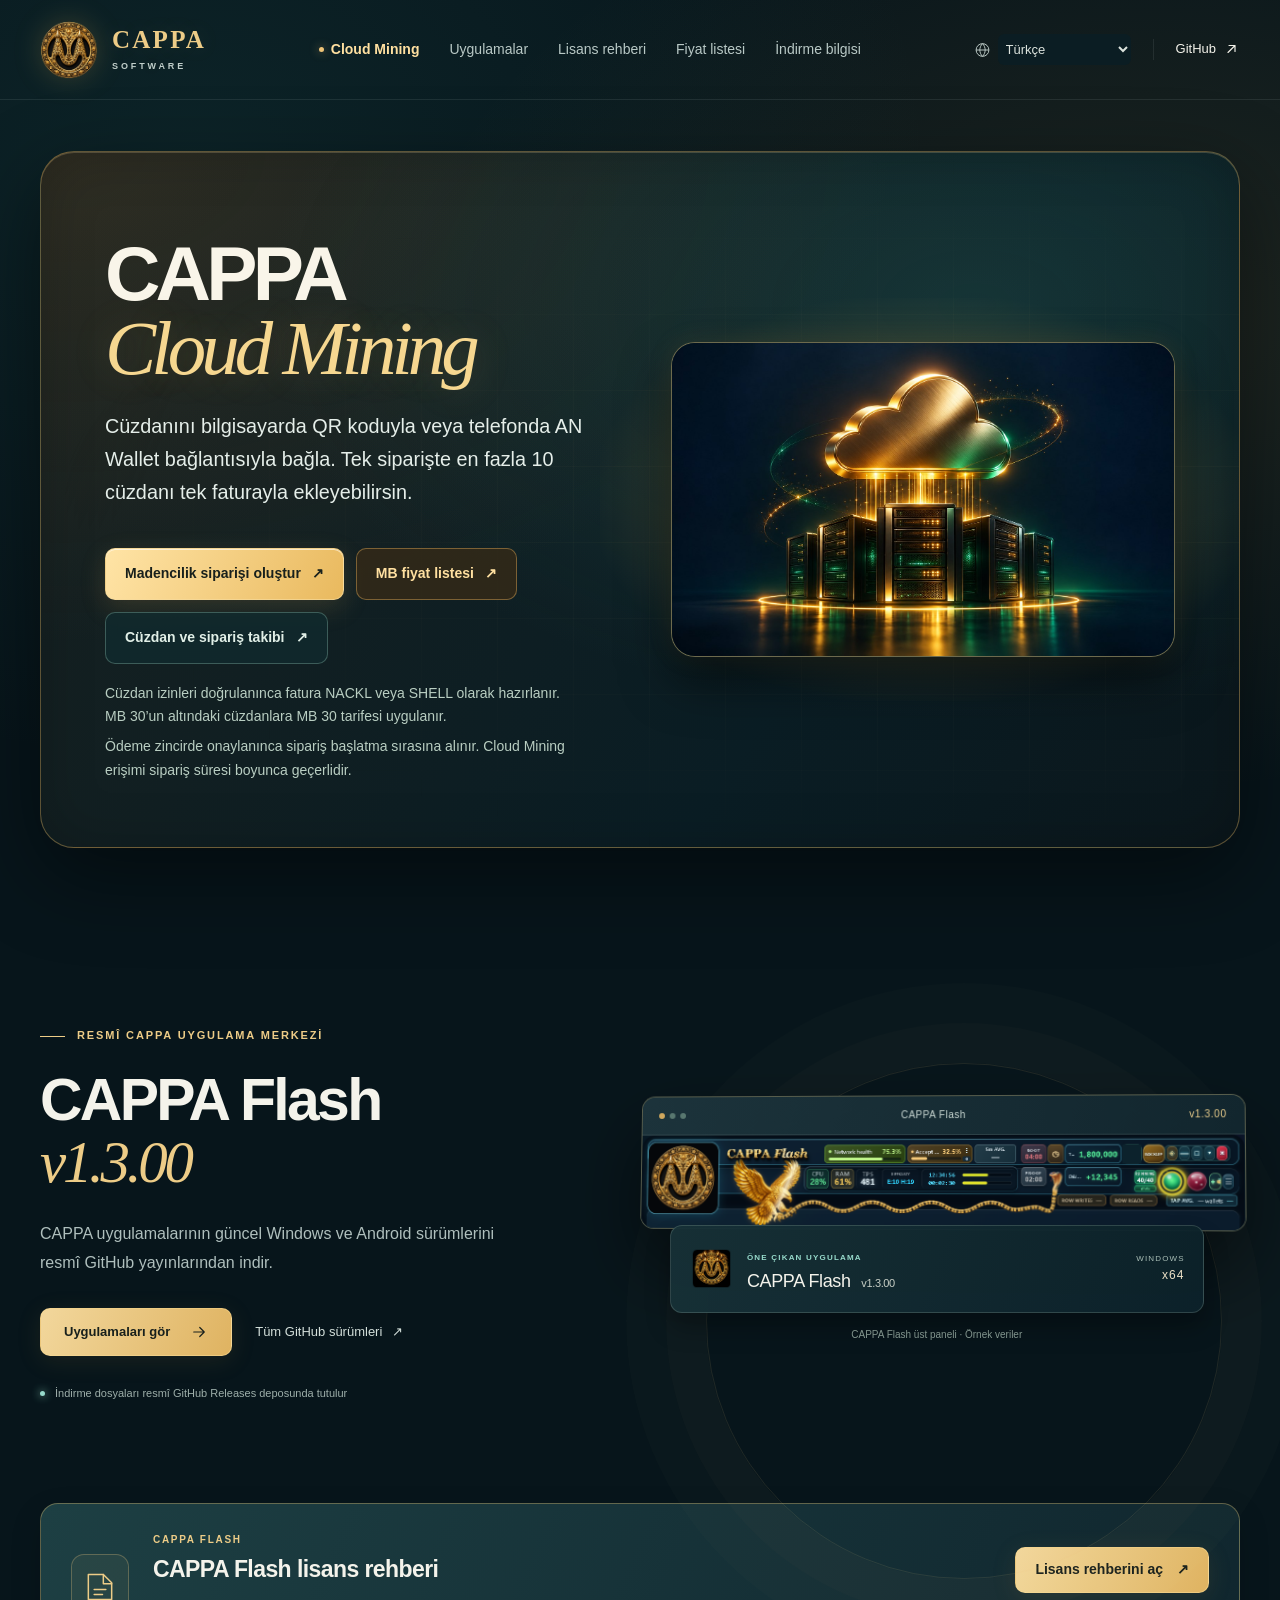
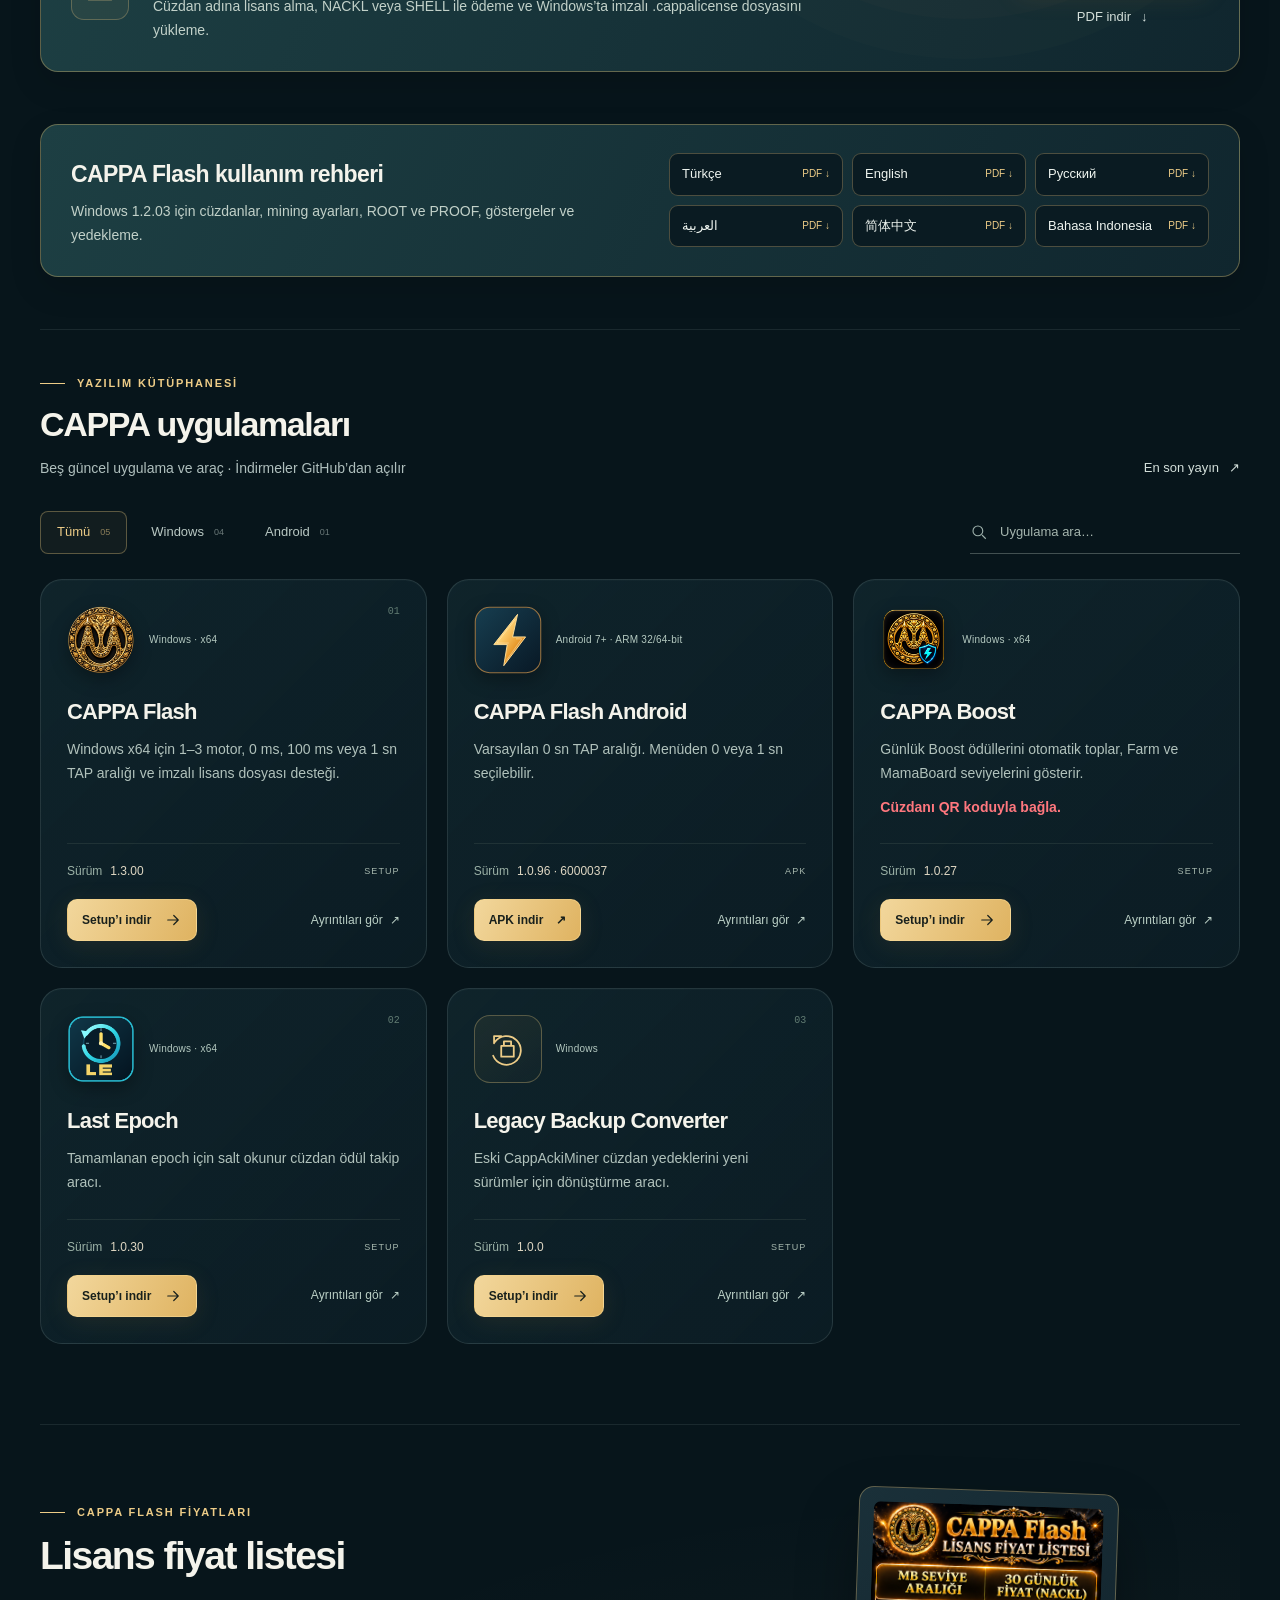
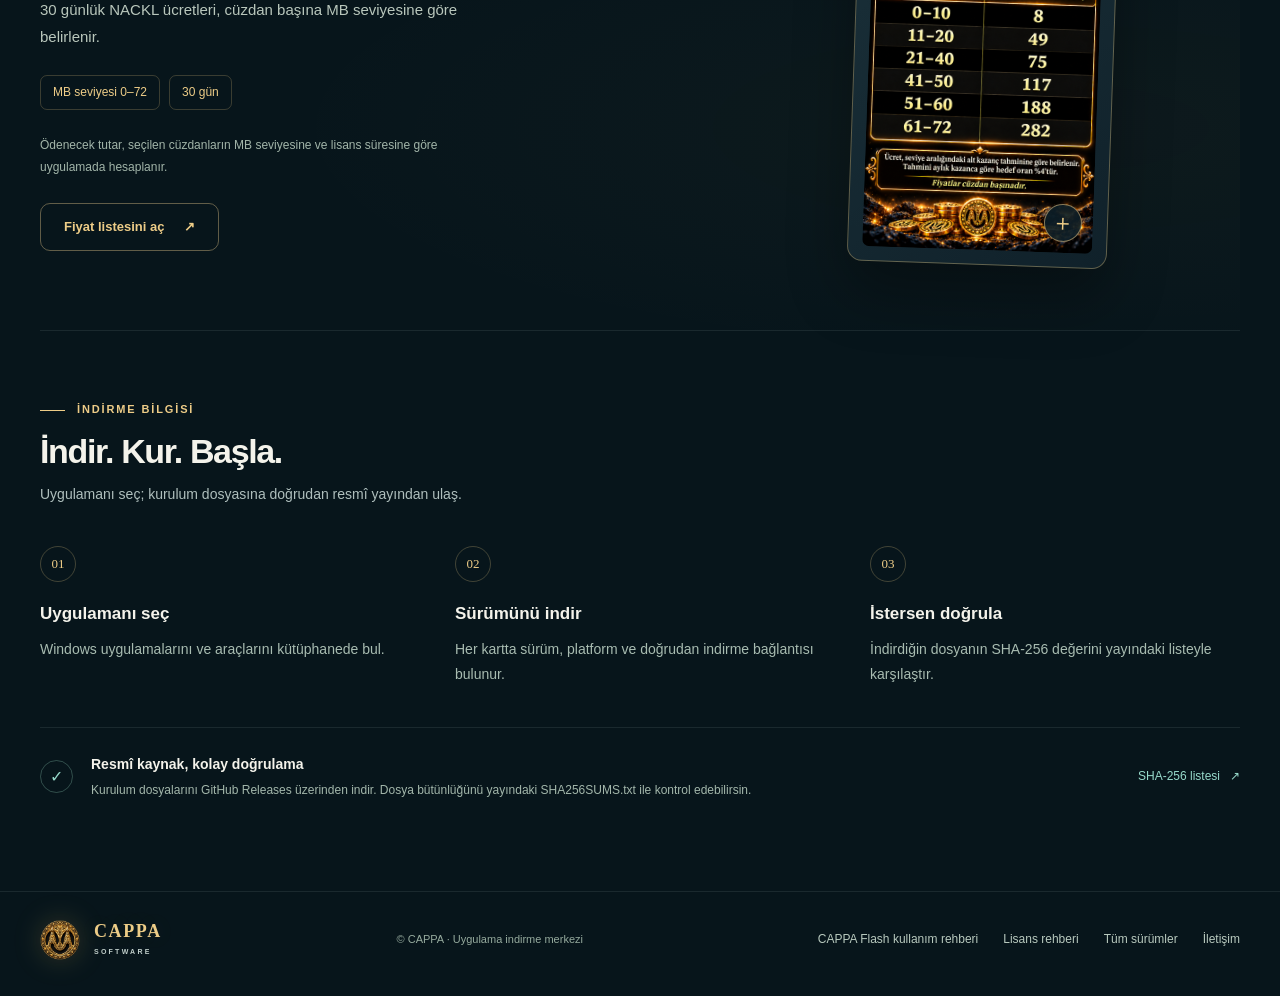
==== commit c86a8802: "Update CAPPA Flash Windows download to v1.3.00" ====
--- a/index.html
+++ b/index.html
@@ -1,5 +1,5 @@
 <!doctype html>
-<html lang="tr"><head><meta charset="utf-8"><meta name="viewport" content="width=device-width,initial-scale=1"><meta name="theme-color" content="#07151b"><meta name="description" content="CAPPA uygulamalarını keşfet. Windows ve Android sürümlerini resmî GitHub yayınlarından indir."><link rel="icon" type="image/png" href="./cappa-logo.png"><title>CAPPA Flash v1.2.09</title><link rel="stylesheet" href="./styles.css?v=cloud-prices-20261128"></head>
+<html lang="tr"><head><meta charset="utf-8"><meta name="viewport" content="width=device-width,initial-scale=1"><meta name="theme-color" content="#07151b"><meta name="description" content="CAPPA uygulamalarını keşfet. Windows ve Android sürümlerini resmî GitHub yayınlarından indir."><link rel="icon" type="image/png" href="./cappa-logo.png"><title>CAPPA Flash v1.3.00</title><link rel="stylesheet" href="./styles.css?v=cloud-prices-20261128"></head>
 <body>
 <a class="skip" href="#top" data-i18n="skip">İçeriğe geç</a>
 <header class="topbar"><div class="shell nav">
@@ -26,8 +26,8 @@
    <img src="./assets/cloud-mining-vitrine.jpg" width="1774" height="887" alt="" fetchpriority="high">
   </div>
  </section>
- <section class="hero shell" aria-labelledby="hero-title"><div class="hero-copy-block"><div class="eyebrow" data-i18n="heroEyebrow">Resmî CAPPA uygulama merkezi</div><h2 id="hero-title" data-i18n-html="heroTitle">CAPPA Flash<br><em>v1.2.09</em></h2><p class="hero-copy" data-i18n="heroCopy"></p><div class="hero-actions"><a class="button" href="#apps"><span data-i18n="browse">Uygulamaları gör</span><svg viewBox="0 0 24 24" fill="none" aria-hidden="true"><path d="M5 12h14m-6-6 6 6-6 6" stroke="currentColor" stroke-width="1.6" stroke-linecap="round" stroke-linejoin="round"/></svg></a><a class="quiet-link" href="https://github.com/cappackiminer/CappAckiMiner/releases" target="_blank" rel="noopener noreferrer"><span data-i18n="allReleases">Tüm GitHub sürümleri</span><span aria-hidden="true">↗</span></a></div><div class="mini-note"><i aria-hidden="true"></i><span data-i18n="note"></span></div></div>
- <div class="hero-art"><div class="art-orbit" aria-hidden="true"></div><div class="product-window"><div class="window-top"><span class="window-dots" aria-hidden="true"><i></i><i></i><i></i></span><span>CAPPA Flash</span><span class="window-version">v1.2.09</span></div><button class="preview-button" type="button" data-preview aria-label="Uygulama önizlemesi"><img class="flash-preview-image" src="./assets/flash-preview-v1200.png" alt="CAPPA Flash üst paneli, örnek veriler" width="1280" height="200" loading="lazy"><span class="preview-overlay"><span data-i18n="preview">Arayüzü incele</span> ↗</span></button></div><div class="featured-strip"><img src="./assets/eagle-gold.png" alt="" width="45" height="45"><div><span class="eyebrow" data-i18n="featuredLabel">Öne çıkan uygulama</span><strong>CAPPA Flash <small>v1.2.09</small></strong></div><span class="featured-os">WINDOWS<br><b>x64</b></span></div><p class="demo-caption" data-i18n="demo">CAPPA Flash üst paneli · Örnek veriler</p></div>
+ <section class="hero shell" aria-labelledby="hero-title"><div class="hero-copy-block"><div class="eyebrow" data-i18n="heroEyebrow">Resmî CAPPA uygulama merkezi</div><h2 id="hero-title" data-i18n-html="heroTitle">CAPPA Flash<br><em>v1.3.00</em></h2><p class="hero-copy" data-i18n="heroCopy"></p><div class="hero-actions"><a class="button" href="#apps"><span data-i18n="browse">Uygulamaları gör</span><svg viewBox="0 0 24 24" fill="none" aria-hidden="true"><path d="M5 12h14m-6-6 6 6-6 6" stroke="currentColor" stroke-width="1.6" stroke-linecap="round" stroke-linejoin="round"/></svg></a><a class="quiet-link" href="https://github.com/cappackiminer/CappAckiMiner/releases" target="_blank" rel="noopener noreferrer"><span data-i18n="allReleases">Tüm GitHub sürümleri</span><span aria-hidden="true">↗</span></a></div><div class="mini-note"><i aria-hidden="true"></i><span data-i18n="note"></span></div></div>
+ <div class="hero-art"><div class="art-orbit" aria-hidden="true"></div><div class="product-window"><div class="window-top"><span class="window-dots" aria-hidden="true"><i></i><i></i><i></i></span><span>CAPPA Flash</span><span class="window-version">v1.3.00</span></div><button class="preview-button" type="button" data-preview aria-label="Uygulama önizlemesi"><img class="flash-preview-image" src="./assets/flash-preview-v1200.png" alt="CAPPA Flash üst paneli, örnek veriler" width="1280" height="200" loading="lazy"><span class="preview-overlay"><span data-i18n="preview">Arayüzü incele</span> ↗</span></button></div><div class="featured-strip"><img src="./assets/eagle-gold.png" alt="" width="45" height="45"><div><span class="eyebrow" data-i18n="featuredLabel">Öne çıkan uygulama</span><strong>CAPPA Flash <small>v1.3.00</small></strong></div><span class="featured-os">WINDOWS<br><b>x64</b></span></div><p class="demo-caption" data-i18n="demo">CAPPA Flash üst paneli · Örnek veriler</p></div>
  </section>
  <section class="license-help shell" aria-labelledby="license-help-title"><div class="license-help-mark" aria-hidden="true"><svg viewBox="0 0 48 48" fill="none"><path d="M10 9h18l10 10v20H10V9Z" stroke="currentColor" stroke-width="1.8" stroke-linejoin="round"/><path d="M28 9v11h10M17 27h14M17 33h10" stroke="currentColor" stroke-width="1.8" stroke-linecap="round" stroke-linejoin="round"/></svg></div><div class="license-help-copy"><div class="eyebrow">CAPPA Flash</div><h2 id="license-help-title" data-i18n="licenseTitle">CAPPA Flash lisans rehberi</h2><p data-i18n="licenseCopy">Cüzdan adına lisans alma, NACKL veya SHELL ile ödeme ve Windows’ta imzalı .cappalicense dosyasını yükleme.</p></div><div class="license-help-actions"><a class="button" data-license-help href="./help/license/#tr"><span data-i18n="licenseOpen">Lisans rehberini aç</span><span aria-hidden="true">↗</span></a><a class="quiet-link" data-license-pdf href="./help/license/CAPPA-Lisans-Rehberi-Turkce.pdf?v=flash-1203" download><span data-i18n="licensePdf">PDF indir</span><span aria-hidden="true">↓</span></a></div></section>
  <section class="license-help eagle-guide shell" id="flash-guide" aria-labelledby="eagle-guide-title">
@@ -49,8 +49,8 @@
  <div class="grid" id="app-grid"><article class="app-card" data-id="miner" data-platform="windows" data-search="CAPPA Flash Eagle Windows">
   <div class="card-top"><div class="app-icon miner"><img src="./assets/eagle-windows-v110.png" alt="" width="72" height="72" loading="lazy"></div><span class="platform">Windows · x64</span><span class="card-index" aria-hidden="true">01</span></div>
   <h3>CAPPA Flash</h3><p data-i18n="miner">Windows x64 için 1–3 motor, 0 ms, 100 ms veya 1 sn TAP aralığı ve imzalı lisans dosyası desteği.</p>
-  <div class="card-version"><span><span data-i18n="version">Sürüm</span></span><strong>1.2.09</strong><span class="file-type">SETUP</span></div>
-  <div class="card-foot"><a class="download button" href="https://github.com/cappackiminer/CappAckiMiner/releases/download/downloads-2026-10-18/CAPPA-Flash-v1.2.09-x64-Setup.exe?build=43895589"><span data-i18n="setup">İndir</span><svg viewBox="0 0 24 24" fill="none" aria-hidden="true"><path d="M5 12h14m-6-6 6 6-6 6" stroke="currentColor" stroke-width="1.6" stroke-linecap="round" stroke-linejoin="round"/></svg></a><button class="details" data-app="miner" type="button"><span data-i18n="details">Ayrıntıları gör</span><span aria-hidden="true">↗</span></button></div>
+  <div class="card-version"><span><span data-i18n="version">Sürüm</span></span><strong>1.3.00</strong><span class="file-type">SETUP</span></div>
+  <div class="card-foot"><a class="download button" href="https://github.com/cappackiminer/CappAckiMiner/releases/download/downloads-2026-10-18/CAPPA-Flash-v1.3.00-RewardGuard-AvgColor-x64-Setup.exe?build=9169f188"><span data-i18n="setup">İndir</span><svg viewBox="0 0 24 24" fill="none" aria-hidden="true"><path d="M5 12h14m-6-6 6 6-6 6" stroke="currentColor" stroke-width="1.6" stroke-linecap="round" stroke-linejoin="round"/></svg></a><button class="details" data-app="miner" type="button"><span data-i18n="details">Ayrıntıları gör</span><span aria-hidden="true">↗</span></button></div>
 </article>
 <article class="app-card" data-id="androidFlash" data-platform="android" data-search="CAPPA Flash Android apk mobile armv7 arm64 mining TAP 6000037">
   <div class="card-top"><div class="app-icon miner"><img src="./assets/cappa-flash-android.svg" alt="" width="72" height="72" loading="lazy"></div><span class="platform">Android 7+ · ARM 32/64-bit</span></div>
@@ -82,5 +82,5 @@
 </main>
 <footer><div class="shell footer-inner"><a class="brand footer-brand" href="#top"><img src="./cappa-logo.png" alt="" width="40" height="40"><span class="wordmark">CAPPA<small>SOFTWARE</small></span></a><span data-i18n="footer">© CAPPA · Uygulama indirme merkezi</span><div class="footer-links"><a href="#flash-guide" data-i18n="eagleGuideTitle">CAPPA Flash kullanım rehberi</a><a data-license-help href="./help/license/#tr" data-i18n="licenseNav">Lisans rehberi</a><a href="https://github.com/cappackiminer/CappAckiMiner/releases" target="_blank" rel="noopener noreferrer" data-i18n="releases">Tüm sürümler</a><a href="https://t.me/cappadocia77" target="_blank" rel="noopener noreferrer" data-i18n="contact">İletişim</a></div></div></footer>
 <dialog id="lightbox" aria-labelledby="dialog-title"><div class="dialog-head"><h2 id="dialog-title"></h2><button type="button" class="close-dialog" aria-label="Kapat">×</button></div><div class="dialog-body" id="dialog-body"></div></dialog>
-<script src="./translations.js?v=cloud-access-20261128"></script><script src="./apps.js?v=flash-1.2.09-20261128"></script><script src="./app.js?v=cloud-prices-link-20261128"></script>
+<script src="./translations.js?v=cloud-access-20261128-flash-1.3.00"></script><script src="./apps.js?v=flash-1.3.00-20261128"></script><script src="./app.js?v=cloud-prices-link-20261128"></script>
 </body></html>
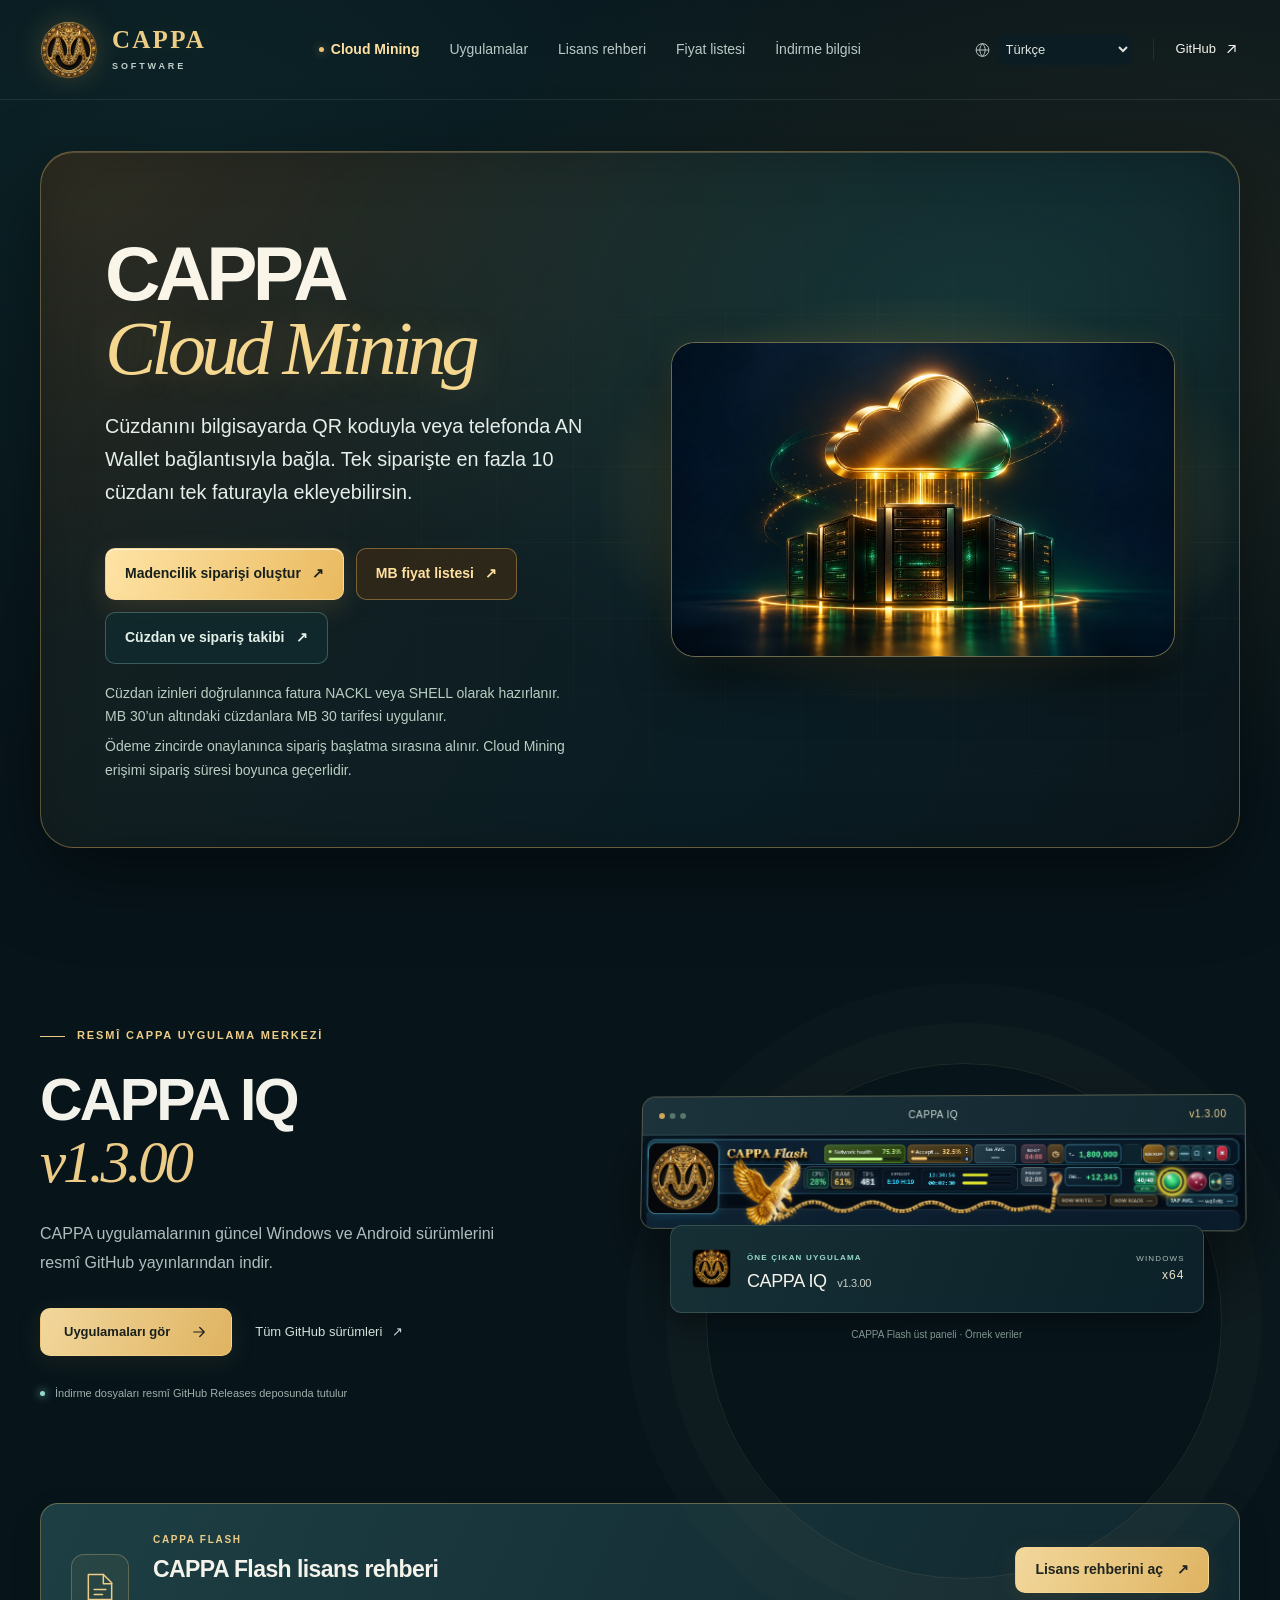
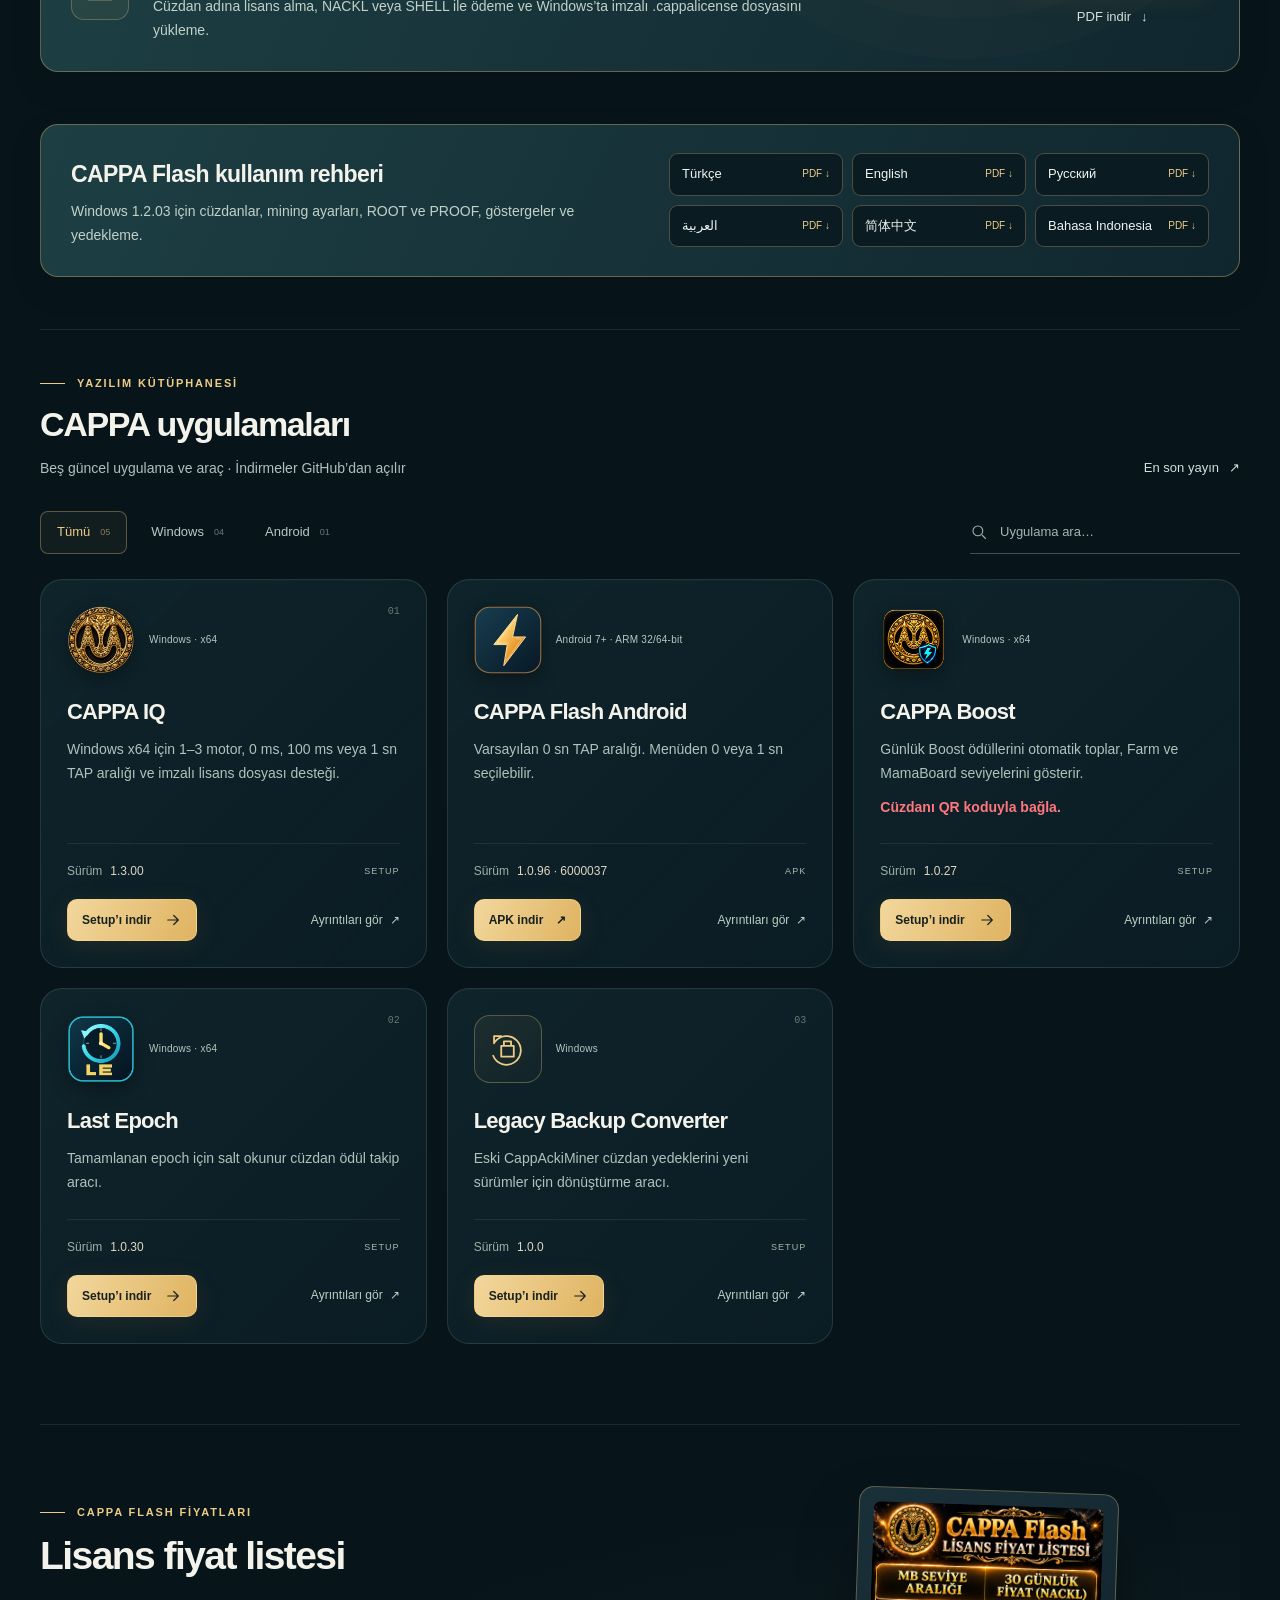
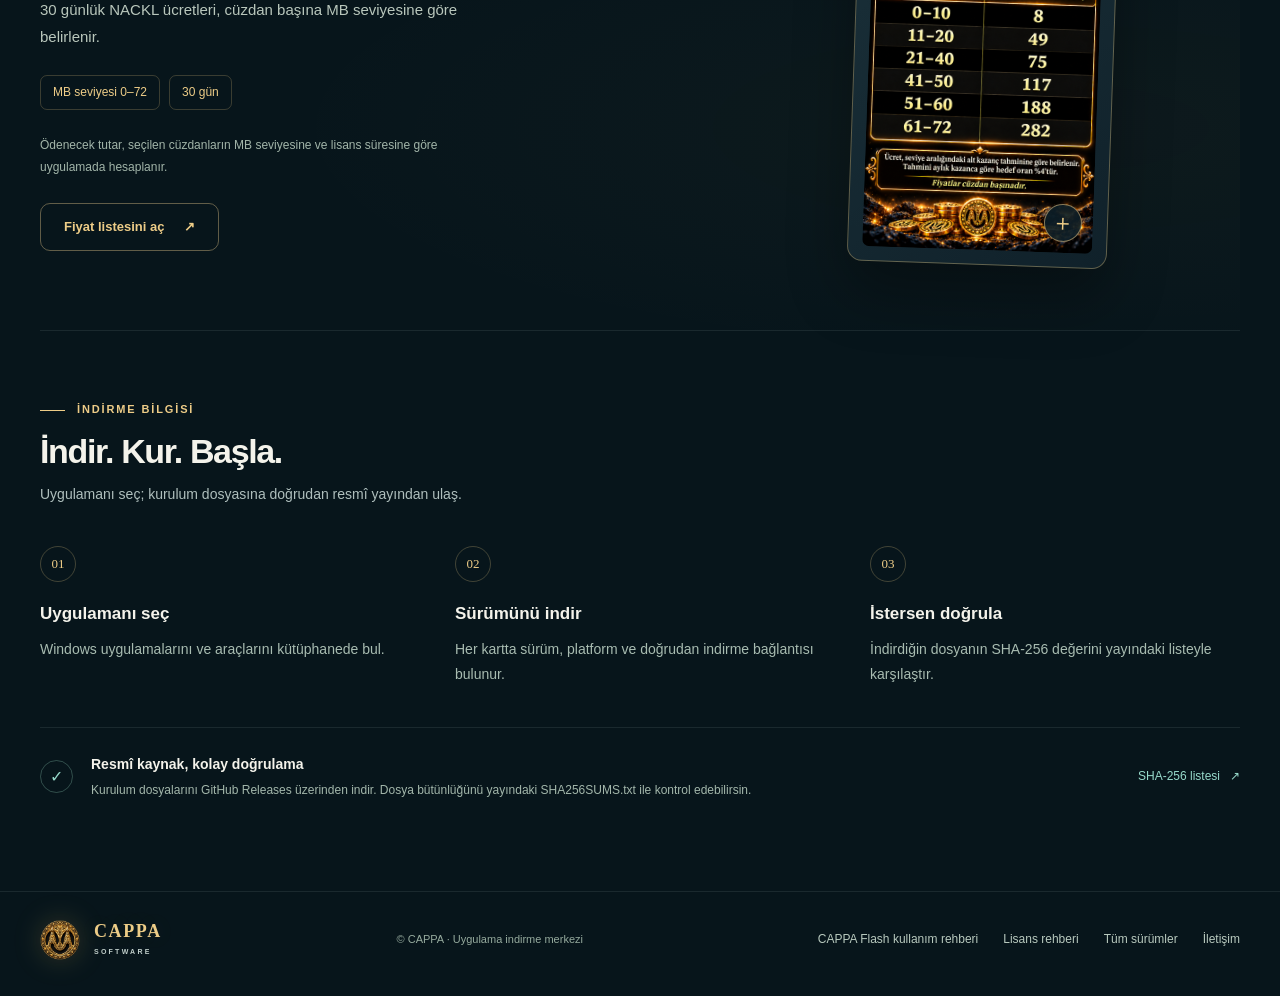
==== commit 9107ed6e: "Publish CAPPA IQ v1.3.00 for Windows" ====
--- a/index.html
+++ b/index.html
@@ -1,5 +1,5 @@
 <!doctype html>
-<html lang="tr"><head><meta charset="utf-8"><meta name="viewport" content="width=device-width,initial-scale=1"><meta name="theme-color" content="#07151b"><meta name="description" content="CAPPA uygulamalarını keşfet. Windows ve Android sürümlerini resmî GitHub yayınlarından indir."><link rel="icon" type="image/png" href="./cappa-logo.png"><title>CAPPA Flash v1.3.00</title><link rel="stylesheet" href="./styles.css?v=cloud-prices-20261128"></head>
+<html lang="tr"><head><meta charset="utf-8"><meta name="viewport" content="width=device-width,initial-scale=1"><meta name="theme-color" content="#07151b"><meta name="description" content="CAPPA uygulamalarını keşfet. Windows ve Android sürümlerini resmî GitHub yayınlarından indir."><link rel="icon" type="image/png" href="./cappa-logo.png"><title>CAPPA IQ v1.3.00</title><link rel="stylesheet" href="./styles.css?v=cloud-prices-20261128"></head>
 <body>
 <a class="skip" href="#top" data-i18n="skip">İçeriğe geç</a>
 <header class="topbar"><div class="shell nav">
@@ -26,8 +26,8 @@
    <img src="./assets/cloud-mining-vitrine.jpg" width="1774" height="887" alt="" fetchpriority="high">
   </div>
  </section>
- <section class="hero shell" aria-labelledby="hero-title"><div class="hero-copy-block"><div class="eyebrow" data-i18n="heroEyebrow">Resmî CAPPA uygulama merkezi</div><h2 id="hero-title" data-i18n-html="heroTitle">CAPPA Flash<br><em>v1.3.00</em></h2><p class="hero-copy" data-i18n="heroCopy"></p><div class="hero-actions"><a class="button" href="#apps"><span data-i18n="browse">Uygulamaları gör</span><svg viewBox="0 0 24 24" fill="none" aria-hidden="true"><path d="M5 12h14m-6-6 6 6-6 6" stroke="currentColor" stroke-width="1.6" stroke-linecap="round" stroke-linejoin="round"/></svg></a><a class="quiet-link" href="https://github.com/cappackiminer/CappAckiMiner/releases" target="_blank" rel="noopener noreferrer"><span data-i18n="allReleases">Tüm GitHub sürümleri</span><span aria-hidden="true">↗</span></a></div><div class="mini-note"><i aria-hidden="true"></i><span data-i18n="note"></span></div></div>
- <div class="hero-art"><div class="art-orbit" aria-hidden="true"></div><div class="product-window"><div class="window-top"><span class="window-dots" aria-hidden="true"><i></i><i></i><i></i></span><span>CAPPA Flash</span><span class="window-version">v1.3.00</span></div><button class="preview-button" type="button" data-preview aria-label="Uygulama önizlemesi"><img class="flash-preview-image" src="./assets/flash-preview-v1200.png" alt="CAPPA Flash üst paneli, örnek veriler" width="1280" height="200" loading="lazy"><span class="preview-overlay"><span data-i18n="preview">Arayüzü incele</span> ↗</span></button></div><div class="featured-strip"><img src="./assets/eagle-gold.png" alt="" width="45" height="45"><div><span class="eyebrow" data-i18n="featuredLabel">Öne çıkan uygulama</span><strong>CAPPA Flash <small>v1.3.00</small></strong></div><span class="featured-os">WINDOWS<br><b>x64</b></span></div><p class="demo-caption" data-i18n="demo">CAPPA Flash üst paneli · Örnek veriler</p></div>
+ <section class="hero shell" aria-labelledby="hero-title"><div class="hero-copy-block"><div class="eyebrow" data-i18n="heroEyebrow">Resmî CAPPA uygulama merkezi</div><h2 id="hero-title" data-i18n-html="heroTitle">CAPPA IQ<br><em>v1.3.00</em></h2><p class="hero-copy" data-i18n="heroCopy"></p><div class="hero-actions"><a class="button" href="#apps"><span data-i18n="browse">Uygulamaları gör</span><svg viewBox="0 0 24 24" fill="none" aria-hidden="true"><path d="M5 12h14m-6-6 6 6-6 6" stroke="currentColor" stroke-width="1.6" stroke-linecap="round" stroke-linejoin="round"/></svg></a><a class="quiet-link" href="https://github.com/cappackiminer/CappAckiMiner/releases" target="_blank" rel="noopener noreferrer"><span data-i18n="allReleases">Tüm GitHub sürümleri</span><span aria-hidden="true">↗</span></a></div><div class="mini-note"><i aria-hidden="true"></i><span data-i18n="note"></span></div></div>
+ <div class="hero-art"><div class="art-orbit" aria-hidden="true"></div><div class="product-window"><div class="window-top"><span class="window-dots" aria-hidden="true"><i></i><i></i><i></i></span><span>CAPPA IQ</span><span class="window-version">v1.3.00</span></div><button class="preview-button" type="button" data-preview aria-label="Uygulama önizlemesi"><img class="flash-preview-image" src="./assets/flash-preview-v1200.png" alt="CAPPA Flash üst paneli, örnek veriler" width="1280" height="200" loading="lazy"><span class="preview-overlay"><span data-i18n="preview">Arayüzü incele</span> ↗</span></button></div><div class="featured-strip"><img src="./assets/eagle-gold.png" alt="" width="45" height="45"><div><span class="eyebrow" data-i18n="featuredLabel">Öne çıkan uygulama</span><strong>CAPPA IQ <small>v1.3.00</small></strong></div><span class="featured-os">WINDOWS<br><b>x64</b></span></div><p class="demo-caption" data-i18n="demo">CAPPA Flash üst paneli · Örnek veriler</p></div>
  </section>
  <section class="license-help shell" aria-labelledby="license-help-title"><div class="license-help-mark" aria-hidden="true"><svg viewBox="0 0 48 48" fill="none"><path d="M10 9h18l10 10v20H10V9Z" stroke="currentColor" stroke-width="1.8" stroke-linejoin="round"/><path d="M28 9v11h10M17 27h14M17 33h10" stroke="currentColor" stroke-width="1.8" stroke-linecap="round" stroke-linejoin="round"/></svg></div><div class="license-help-copy"><div class="eyebrow">CAPPA Flash</div><h2 id="license-help-title" data-i18n="licenseTitle">CAPPA Flash lisans rehberi</h2><p data-i18n="licenseCopy">Cüzdan adına lisans alma, NACKL veya SHELL ile ödeme ve Windows’ta imzalı .cappalicense dosyasını yükleme.</p></div><div class="license-help-actions"><a class="button" data-license-help href="./help/license/#tr"><span data-i18n="licenseOpen">Lisans rehberini aç</span><span aria-hidden="true">↗</span></a><a class="quiet-link" data-license-pdf href="./help/license/CAPPA-Lisans-Rehberi-Turkce.pdf?v=flash-1203" download><span data-i18n="licensePdf">PDF indir</span><span aria-hidden="true">↓</span></a></div></section>
  <section class="license-help eagle-guide shell" id="flash-guide" aria-labelledby="eagle-guide-title">
@@ -46,11 +46,11 @@
  </section>
  <section class="library shell" id="apps" aria-labelledby="apps-title"><div class="section-head"><div><div class="eyebrow" data-i18n="libraryEyebrow">Yazılım kütüphanesi</div><h2 id="apps-title" data-i18n="libraryTitle">CAPPA uygulamaları</h2><p class="section-sub" data-i18n="librarySub"></p></div><a class="quiet-link" href="https://github.com/cappackiminer/CappAckiMiner/releases/tag/downloads-2026-10-18" target="_blank" rel="noopener noreferrer"><span data-i18n="latest">En son yayın</span> ↗</a></div>
  <div class="toolbar"><div class="filters" role="group" aria-label="Platform"><button class="filter active" data-filter="all" aria-pressed="true" type="button"><span data-i18n="all">Tümü</span><b>05</b></button><button class="filter" data-filter="windows" aria-pressed="false" type="button">Windows <b>04</b></button><button class="filter" data-filter="android" aria-pressed="false" type="button">Android <b>01</b></button></div><label class="search"><svg viewBox="0 0 24 24" fill="none" aria-hidden="true"><circle cx="10.5" cy="10.5" r="6.5"/><path d="m16 16 5 5"/></svg><input id="search" type="search" placeholder="Uygulama ara…" aria-label="Uygulama ara"></label></div>
- <div class="grid" id="app-grid"><article class="app-card" data-id="miner" data-platform="windows" data-search="CAPPA Flash Eagle Windows">
+ <div class="grid" id="app-grid"><article class="app-card" data-id="miner" data-platform="windows" data-search="CAPPA IQ Flash Eagle Windows x64">
   <div class="card-top"><div class="app-icon miner"><img src="./assets/eagle-windows-v110.png" alt="" width="72" height="72" loading="lazy"></div><span class="platform">Windows · x64</span><span class="card-index" aria-hidden="true">01</span></div>
-  <h3>CAPPA Flash</h3><p data-i18n="miner">Windows x64 için 1–3 motor, 0 ms, 100 ms veya 1 sn TAP aralığı ve imzalı lisans dosyası desteği.</p>
+  <h3>CAPPA IQ</h3><p data-i18n="miner">Windows x64 için 1–3 motor, 0 ms, 100 ms veya 1 sn TAP aralığı ve imzalı lisans dosyası desteği.</p>
   <div class="card-version"><span><span data-i18n="version">Sürüm</span></span><strong>1.3.00</strong><span class="file-type">SETUP</span></div>
-  <div class="card-foot"><a class="download button" href="https://github.com/cappackiminer/CappAckiMiner/releases/download/downloads-2026-10-18/CAPPA-Flash-v1.3.00-RewardGuard-AvgColor-x64-Setup.exe?build=9169f188"><span data-i18n="setup">İndir</span><svg viewBox="0 0 24 24" fill="none" aria-hidden="true"><path d="M5 12h14m-6-6 6 6-6 6" stroke="currentColor" stroke-width="1.6" stroke-linecap="round" stroke-linejoin="round"/></svg></a><button class="details" data-app="miner" type="button"><span data-i18n="details">Ayrıntıları gör</span><span aria-hidden="true">↗</span></button></div>
+  <div class="card-foot"><a class="download button" href="https://github.com/cappackiminer/CappAckiMiner/releases/download/downloads-2026-10-18/CAPPA-IQ-v1.3.00-x64-Setup.exe?build=1c83df77"><span data-i18n="setup">İndir</span><svg viewBox="0 0 24 24" fill="none" aria-hidden="true"><path d="M5 12h14m-6-6 6 6-6 6" stroke="currentColor" stroke-width="1.6" stroke-linecap="round" stroke-linejoin="round"/></svg></a><button class="details" data-app="miner" type="button"><span data-i18n="details">Ayrıntıları gör</span><span aria-hidden="true">↗</span></button></div>
 </article>
 <article class="app-card" data-id="androidFlash" data-platform="android" data-search="CAPPA Flash Android apk mobile armv7 arm64 mining TAP 6000037">
   <div class="card-top"><div class="app-icon miner"><img src="./assets/cappa-flash-android.svg" alt="" width="72" height="72" loading="lazy"></div><span class="platform">Android 7+ · ARM 32/64-bit</span></div>
@@ -82,5 +82,5 @@
 </main>
 <footer><div class="shell footer-inner"><a class="brand footer-brand" href="#top"><img src="./cappa-logo.png" alt="" width="40" height="40"><span class="wordmark">CAPPA<small>SOFTWARE</small></span></a><span data-i18n="footer">© CAPPA · Uygulama indirme merkezi</span><div class="footer-links"><a href="#flash-guide" data-i18n="eagleGuideTitle">CAPPA Flash kullanım rehberi</a><a data-license-help href="./help/license/#tr" data-i18n="licenseNav">Lisans rehberi</a><a href="https://github.com/cappackiminer/CappAckiMiner/releases" target="_blank" rel="noopener noreferrer" data-i18n="releases">Tüm sürümler</a><a href="https://t.me/cappadocia77" target="_blank" rel="noopener noreferrer" data-i18n="contact">İletişim</a></div></div></footer>
 <dialog id="lightbox" aria-labelledby="dialog-title"><div class="dialog-head"><h2 id="dialog-title"></h2><button type="button" class="close-dialog" aria-label="Kapat">×</button></div><div class="dialog-body" id="dialog-body"></div></dialog>
-<script src="./translations.js?v=cloud-access-20261128-flash-1.3.00"></script><script src="./apps.js?v=flash-1.3.00-20261128"></script><script src="./app.js?v=cloud-prices-link-20261128"></script>
+<script src="./translations.js?v=cloud-access-20261128-cappa-iq-1.3.00"></script><script src="./apps.js?v=cappa-iq-1.3.00-resume-20261128"></script><script src="./app.js?v=cloud-prices-link-20261128"></script>
 </body></html>
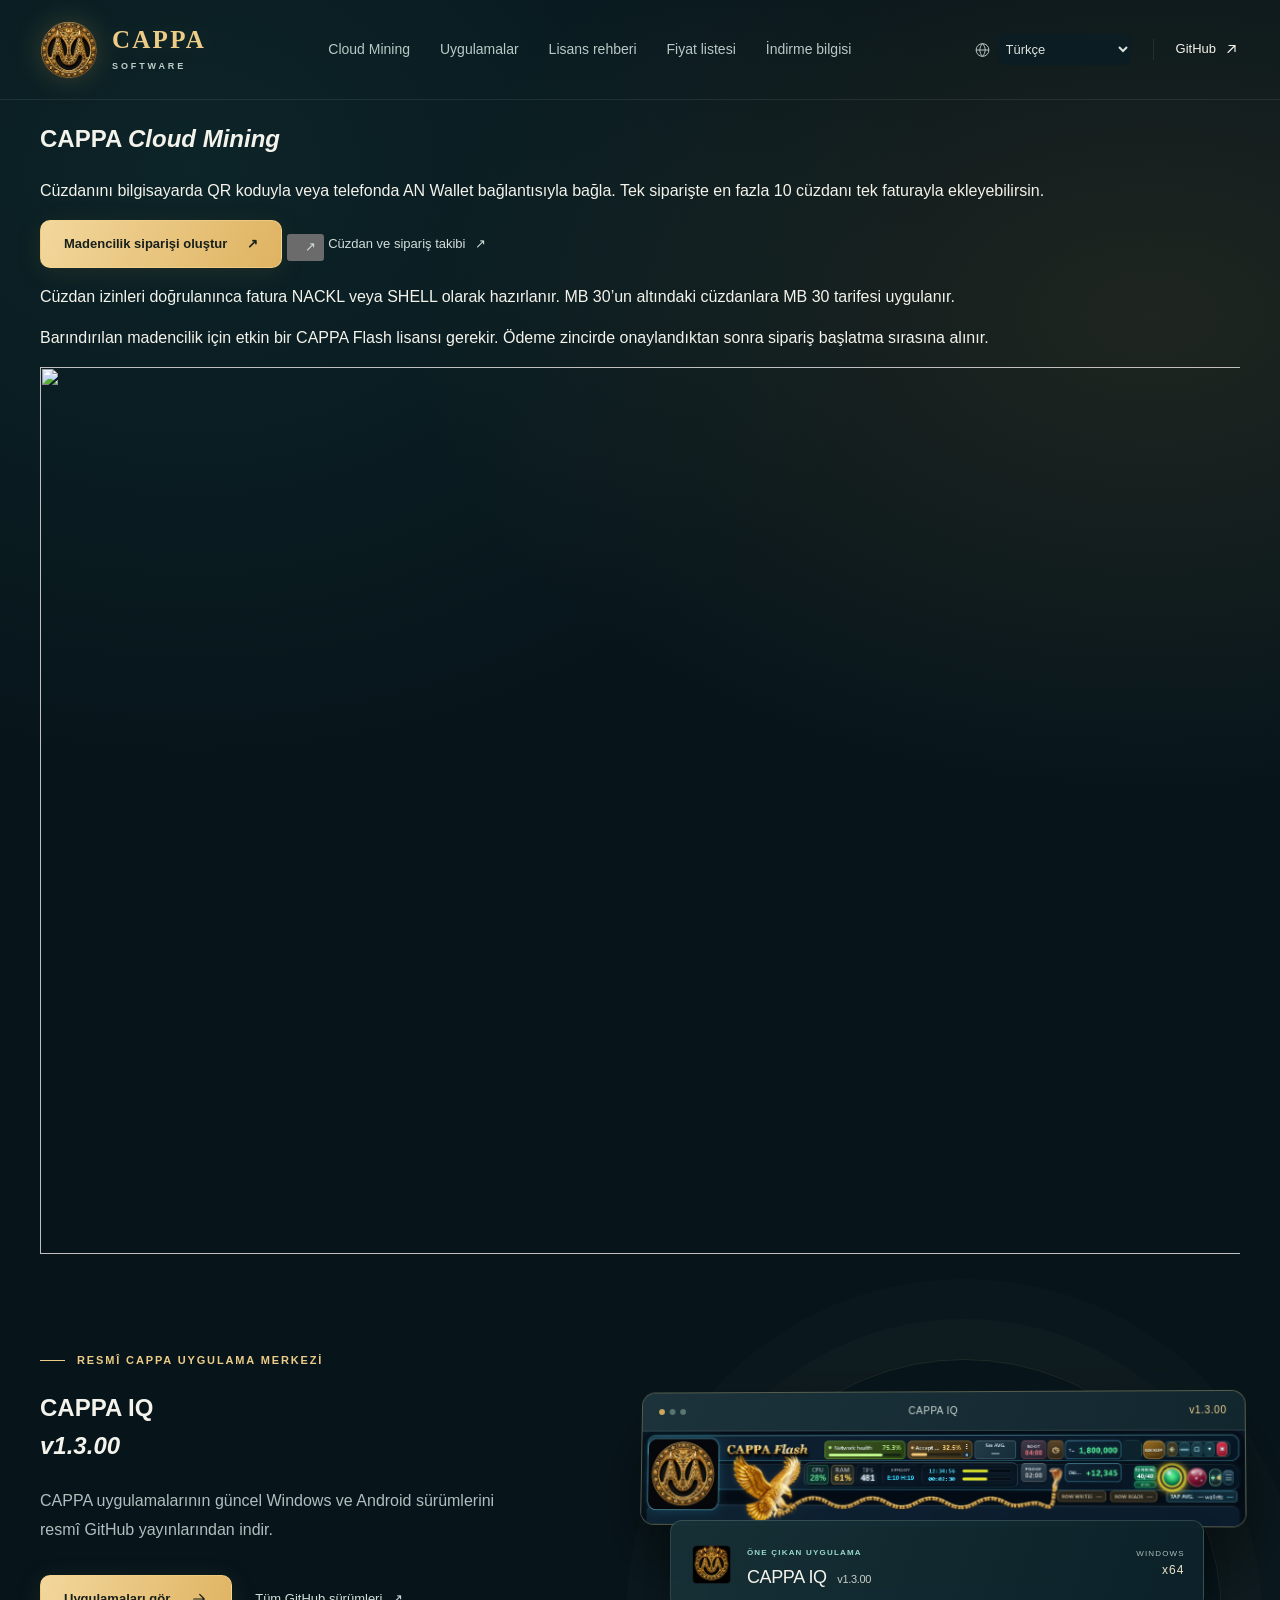
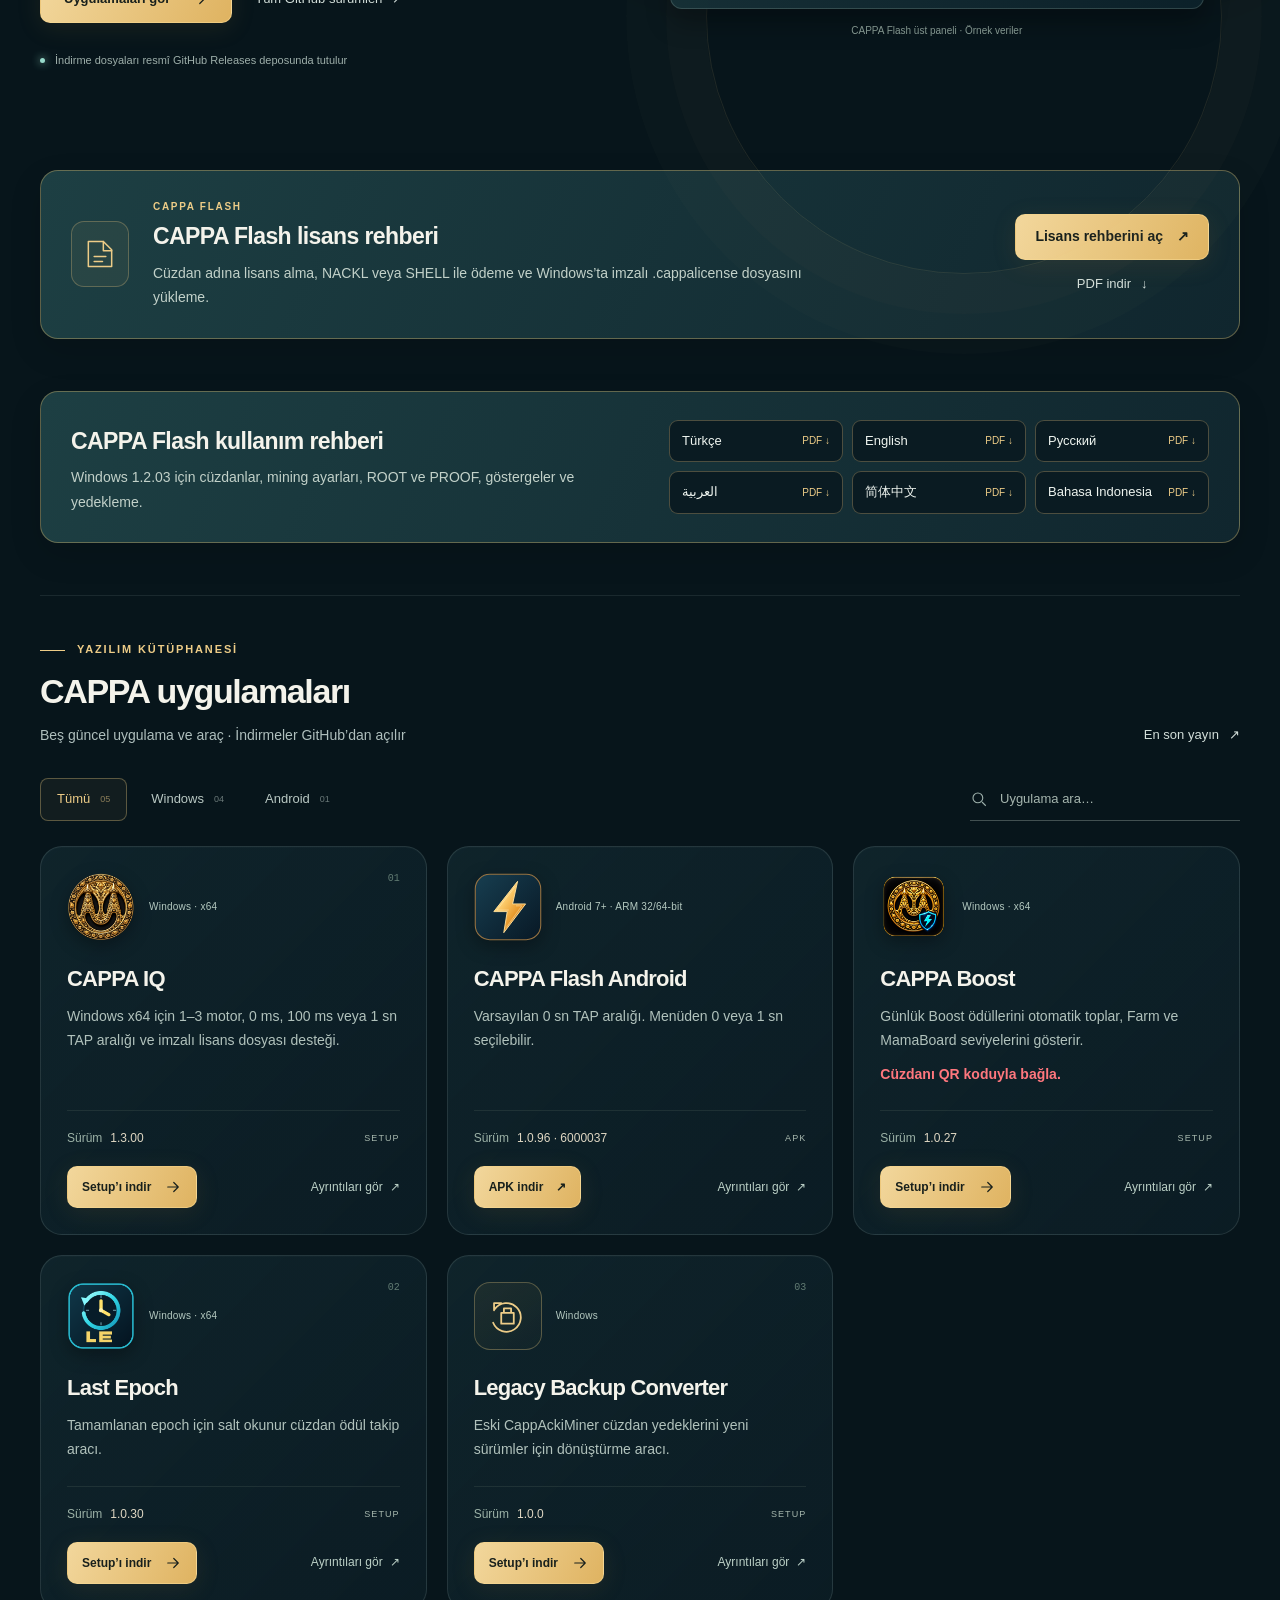
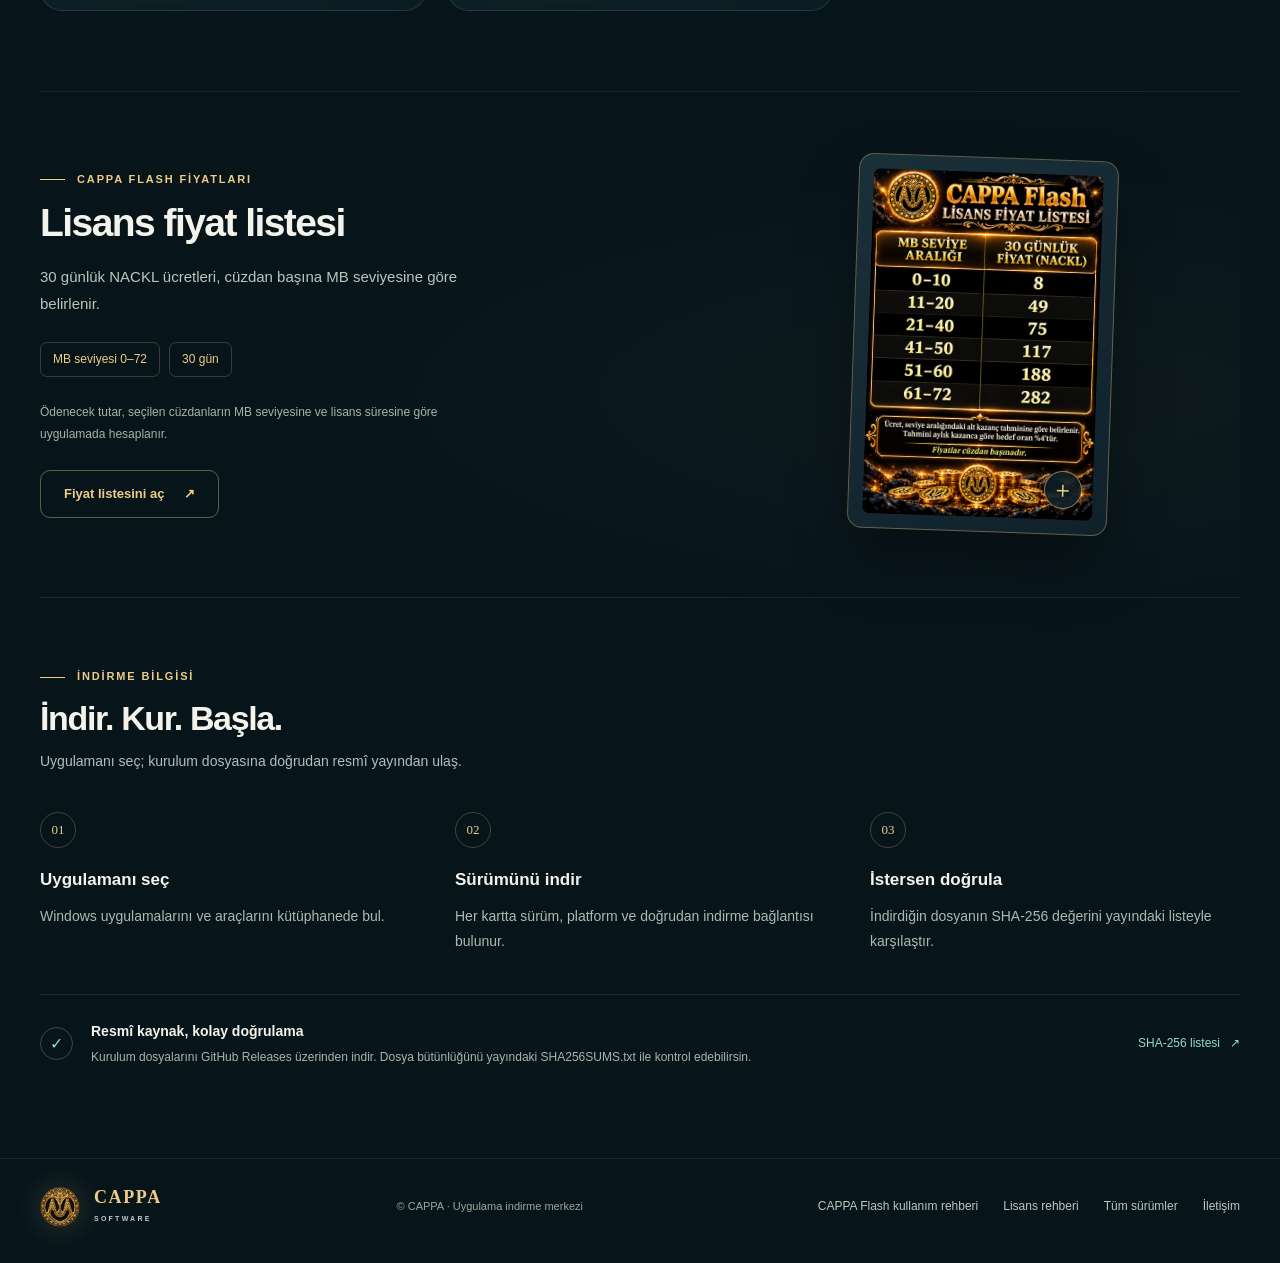
==== commit 5f8b9e4e: "Revert "Feature CAPPA Cloud Mining on the homepage" This reverts commit 3201c64d1af769aa83f69278b494" ====
--- a/index.html
+++ b/index.html
@@ -8,7 +8,7 @@
  <div class="nav-end"><label class="language-wrap"><svg viewBox="0 0 24 24" fill="none" aria-hidden="true"><circle cx="12" cy="12" r="9"/><path d="M3 12h18M12 3c5 5 5 13 0 18-5-5-5-13 0-18Z"/></svg><select id="language-select" aria-label="Dil"><option value="tr">Türkçe</option><option value="en">English</option><option value="ru">Русский</option><option value="ar">العربية</option><option value="zh">简体中文</option><option value="id">Bahasa Indonesia</option></select></label><a class="github-link" href="https://github.com/cappackiminer/CappAckiMiner" target="_blank" rel="noopener noreferrer">GitHub <svg viewBox="0 0 24 24" fill="none" aria-hidden="true"><path d="M5 12h14m-6-6 6 6-6 6" stroke="currentColor" stroke-width="1.6" stroke-linecap="round" stroke-linejoin="round"/></svg></a></div>
 </div></header>
 <main id="top">
- <section class="cloud-feature shell" id="cloud-mining" aria-labelledby="cloud-mining-title" data-cloud-origin="https://cappa-cloud-mining.pages.dev" hidden>
+ <section class="cloud-feature shell" id="cloud-mining" aria-labelledby="cloud-mining-title" data-cloud-origin="https://cappa-cloud-mining.isacevruk.workers.dev" hidden>
   <div class="cloud-feature-copy">
    <h1 id="cloud-mining-title"><span>CAPPA</span> <em>Cloud Mining</em></h1>
    <p class="cloud-feature-lead" data-i18n="cloudCopy">Cüzdanını bilgisayarda QR koduyla veya telefonda AN Wallet bağlantısıyla bağla. Tek siparişte en fazla 10 cüzdanı tek faturayla ekleyebilirsin.</p>
--- a/styles.css
+++ b/styles.css
@@ -3,18 +3,18 @@
 *{box-sizing:border-box}html{scroll-behavior:smooth;scroll-padding-top:110px}body{margin:0;min-width:320px;background:var(--bg);color:var(--ink);line-height:1.6}body:before{content:"";position:absolute;inset:0 0 auto;height:1050px;z-index:-1;pointer-events:none;background:radial-gradient(ellipse at 15% 16%,#2c787226,transparent 48%),radial-gradient(ellipse at 90% 30%,#c69a4620,transparent 46%);animation:ambient 15s ease-in-out infinite alternate}
 a{color:inherit;text-decoration:none}button,input,select{font:inherit}button{cursor:pointer}button,a,input,select{-webkit-tap-highlight-color:transparent}button{color:inherit}img{max-width:100%}svg{width:20px;height:20px;flex:none}a,button,input,select{touch-action:manipulation}button:focus-visible,a:focus-visible,input:focus-visible,select:focus-visible{outline:2px solid var(--gold);outline-offset:5px}[hidden]{display:none!important}.shell{width:min(1280px,calc(100% - 80px));margin-inline:auto}.skip{position:fixed;top:8px;left:12px;padding:12px 20px;background:var(--gold);color:#101b1d;z-index:100;transform:translateY(-150%)}.skip:focus{transform:none}
 .topbar{border-bottom:1px solid var(--line);height:100px;position:relative;z-index:5}.nav{display:flex;align-items:center;justify-content:space-between;height:100%;gap:30px}.brand{display:inline-flex;align-items:center;gap:14px;flex:none}.brand>img{object-fit:contain;filter:drop-shadow(0 0 14px #dfb25235)}.wordmark{font-family:Georgia,"Times New Roman",serif;font-weight:700;font-size:25px;line-height:1.1;letter-spacing:.09em;color:var(--gold);text-shadow:0 0 22px #edcc8724}.wordmark small{font:600 9px/1.5 "Segoe UI",sans-serif;letter-spacing:.32em;display:block;color:#c0ceca;margin-top:6px}.navlinks{display:flex;gap:30px;align-items:center;font-size:14px;color:#b9c9c6}.navlinks a{padding:12px 0;position:relative}.navlinks a:after{content:"";height:1px;position:absolute;inset:auto 0 6px;background:var(--gold);transform:scaleX(0);transition:transform .2s}.navlinks a:hover:after{transform:scaleX(1)}.navlinks a:hover{color:var(--gold)}.nav-end{display:flex;gap:22px;align-items:center}.language-wrap{display:flex;align-items:center;gap:7px;color:#c4d2cd}.language-wrap svg{width:17px;stroke:currentColor;stroke-width:1.3}.language-wrap select{border:0;border-radius:6px;background:#0b1d23;color:#dce3dd;font-size:13px;padding:7px 4px;max-width:137px;cursor:pointer}.github-link{border-left:1px solid var(--line);padding-left:22px;display:flex;align-items:center;gap:7px;font-size:13px}.github-link svg{width:17px;transform:rotate(-45deg)}
-.hero{display:grid;grid-template-columns:1fr 1.12fr;gap:52px;align-items:center;padding-block:90px 100px}.eyebrow{text-transform:uppercase;letter-spacing:.17em;font-size:11px;font-weight:650;color:var(--gold);line-height:1.6}.hero-copy-block>.eyebrow:before,.section-head .eyebrow:before,.pricing-copy>.eyebrow:before{content:"";display:inline-block;width:25px;height:1px;background:var(--gold);vertical-align:middle;margin-inline-end:12px}.hero :is(h1,h2){font-size:clamp(42px,4.6vw,66px);line-height:1.06;letter-spacing:-.045em;margin:24px 0;max-width:620px;font-weight:650}.hero :is(h1,h2) em{font-family:Georgia,"Times New Roman",serif;font-weight:400;color:var(--gold);letter-spacing:-.055em}.hero-copy{font-size:16px;line-height:1.85;color:var(--muted);max-width:480px}.hero-actions{display:flex;gap:23px;align-items:center;flex-wrap:wrap;margin-top:30px}.button{min-height:48px;border:1px solid #f7d78f8c;display:inline-flex;align-items:center;justify-content:center;gap:20px;background:linear-gradient(115deg,#f2d79c,#dfb361);color:#18201c;padding:12px 23px;border-radius:10px;font-size:13px;font-weight:650;line-height:1.4;box-shadow:0 5px 25px #a8813520;transition:transform .2s,box-shadow .2s}.button:hover{transform:translateY(-2px);box-shadow:0 8px 30px #c7a05b2b}.button svg{width:18px}.quiet-link{display:inline-flex;align-items:center;gap:10px;font-size:13px;color:#d3dfda}.quiet-link:hover{color:var(--gold)}.mini-note{font-size:11px;color:#9eafaa;display:flex;gap:10px;align-items:center;margin-top:28px;max-width:430px;line-height:1.7}.mini-note i{width:5px;height:5px;background:var(--mint);box-shadow:0 0 9px #96e1c9;flex:none;border-radius:50%}
+.hero{display:grid;grid-template-columns:1fr 1.12fr;gap:52px;align-items:center;padding-block:90px 100px}.eyebrow{text-transform:uppercase;letter-spacing:.17em;font-size:11px;font-weight:650;color:var(--gold);line-height:1.6}.hero-copy-block>.eyebrow:before,.section-head .eyebrow:before,.pricing-copy>.eyebrow:before{content:"";display:inline-block;width:25px;height:1px;background:var(--gold);vertical-align:middle;margin-inline-end:12px}.hero h1{font-size:clamp(42px,4.6vw,66px);line-height:1.06;letter-spacing:-.045em;margin:24px 0;max-width:620px;font-weight:650}.hero h1 em{font-family:Georgia,"Times New Roman",serif;font-weight:400;color:var(--gold);letter-spacing:-.055em}.hero-copy{font-size:16px;line-height:1.85;color:var(--muted);max-width:480px}.hero-actions{display:flex;gap:23px;align-items:center;flex-wrap:wrap;margin-top:30px}.button{min-height:48px;border:1px solid #f7d78f8c;display:inline-flex;align-items:center;justify-content:center;gap:20px;background:linear-gradient(115deg,#f2d79c,#dfb361);color:#18201c;padding:12px 23px;border-radius:10px;font-size:13px;font-weight:650;line-height:1.4;box-shadow:0 5px 25px #a8813520;transition:transform .2s,box-shadow .2s}.button:hover{transform:translateY(-2px);box-shadow:0 8px 30px #c7a05b2b}.button svg{width:18px}.quiet-link{display:inline-flex;align-items:center;gap:10px;font-size:13px;color:#d3dfda}.quiet-link:hover{color:var(--gold)}.mini-note{font-size:11px;color:#9eafaa;display:flex;gap:10px;align-items:center;margin-top:28px;max-width:430px;line-height:1.7}.mini-note i{width:5px;height:5px;background:var(--mint);box-shadow:0 0 9px #96e1c9;flex:none;border-radius:50%}
 .hero-art{position:relative;padding-block:18px 0;isolation:isolate;min-width:0}.art-orbit{position:absolute;width:85%;aspect-ratio:1;inset:-5% auto auto 12%;border:1px solid #e7c8831c;border-radius:50%;z-index:-1;box-shadow:0 0 0 40px #e7c88304,0 0 0 80px #e7c88303}.product-window{border:1px solid #dfc68857;border-radius:14px;background:#10262e;box-shadow:0 38px 80px #0008,inset 0 1px #fff1;overflow:hidden;transform:perspective(1300px) rotateY(-5deg) rotateX(3deg);transition:transform .5s}.hero-art:hover .product-window{transform:perspective(1300px) rotateY(-2deg) rotateX(1deg)}.window-top{height:39px;display:flex;align-items:center;justify-content:space-between;gap:15px;padding-inline:17px;background:linear-gradient(110deg,#1c333b,#12262e);border-bottom:1px solid #c0d0c521;color:#cbd9d4;font-size:10px;letter-spacing:.05em}.window-dots{display:flex;gap:5px}.window-dots i{width:6px;height:6px;border-radius:50%;background:#58776f}.window-dots i:first-child{background:#cfa75d}.window-version{font-size:10px;color:#e7cb8a}.preview-button{display:block;position:relative;width:100%;padding:0;border:0;background:#0c222c;text-align:start}.preview-button>img{width:100%;height:auto;display:block;object-fit:contain}.preview-overlay{position:absolute;inset:auto 14px 14px auto;padding:8px 12px;font-size:11px;color:#fff4d8;border:1px solid #e1c17d80;border-radius:7px;background:#0d2028ed;box-shadow:0 5px 20px #0005;opacity:0;transform:translateY(5px);transition:.2s}.preview-button:hover .preview-overlay,.preview-button:focus-visible .preview-overlay{opacity:1;transform:none}.featured-strip{display:flex;gap:13px;align-items:center;width:88%;margin:-6px auto 0;padding:16px 18px;position:relative;border:1px solid #b8cfc333;border-radius:12px;background:linear-gradient(110deg,#173137f5,#0c222af5);box-shadow:0 15px 25px #0004}.featured-strip>img{object-fit:contain}.featured-strip strong{display:block;font-size:18px;font-weight:500;letter-spacing:-.02em}.featured-strip strong small{font-size:11px;color:#c8cfc6;margin-left:6px}.featured-strip .eyebrow{font-size:8px;letter-spacing:.15em;color:var(--mint);margin-bottom:4px}.featured-os{margin-inline-start:auto;color:#a9beb6;font-size:8px;letter-spacing:.14em;text-align:end}.featured-os b{font-weight:400;font-size:12px;color:#eee3c9}.demo-caption{text-align:center;font-size:10px;color:#91a69e;margin-top:14px}
 .library{padding-block:45px 80px;border-top:1px solid var(--line)}.section-head{display:flex;align-items:end;justify-content:space-between;gap:25px}.section-head h2,.pricing h2{font-size:34px;line-height:1.25;font-weight:550;letter-spacing:-.04em;margin:11px 0}.section-sub{margin:0;color:var(--muted);font-size:14px}.toolbar{display:flex;justify-content:space-between;align-items:center;gap:24px;margin-block:32px 25px}.filters{display:flex;gap:7px;flex-wrap:wrap}.filter{padding:10px 16px;border:1px solid transparent;border-radius:8px;color:#b9c8c3;background:transparent;font-size:13px;transition:.2s;display:flex;gap:10px;align-items:center}.filter b{font-size:9px;font-weight:500;opacity:.55}.filter.active,.filter:hover{color:var(--gold);border-color:#eac98057;background:#bfa36710}.search{width:270px;display:flex;align-items:center;gap:10px;border-bottom:1px solid #b8c7be55;min-height:43px;color:#9cafaa}.search svg{stroke:currentColor;stroke-width:1.5;width:18px}.search input{width:100%;min-width:0;border:0;outline:0;background:transparent;color:var(--ink);font-size:13px}.search input::placeholder{color:#a5b5ae}.grid{display:grid;grid-template-columns:repeat(3,minmax(0,1fr));gap:20px}.app-card{display:flex;flex-direction:column;min-width:0;border:1px solid #bfd2ca24;border-radius:var(--radius);padding:26px;background:linear-gradient(135deg,#1630388c,#0c1d25e8);position:relative;overflow:hidden;box-shadow:inset 0 1px #ffffff04;transition:transform .25s,border-color .25s,box-shadow .25s}.app-card:before{content:"";position:absolute;inset:0;pointer-events:none;background:radial-gradient(ellipse at 85% -5%,#dfbc6820,transparent 55%);opacity:0;transition:opacity .25s}.app-card:hover{transform:translateY(-5px);border-color:#eac57b80;box-shadow:0 18px 35px #0003}.app-card:hover:before{opacity:1}.card-top{display:flex;align-items:center;gap:14px;position:relative}.app-icon{width:68px;height:68px;display:grid;place-items:center;flex:none}.app-icon>img{display:block;object-fit:contain;width:100%;height:100%;filter:drop-shadow(0 6px 9px #0005)}.app-icon.backup{border:1px solid #dec07b55;border-radius:16px;background:linear-gradient(145deg,#c5a75916,#c5a75905);color:var(--gold)}.app-icon>svg{width:43px;height:43px}.platform{font-size:10px;letter-spacing:.025em;color:#b4c9c0}.card-index{position:absolute;inset:0 0 auto auto;font:400 10px monospace;color:#617b72}.app-card h3{font-size:22px;letter-spacing:-.035em;font-weight:550;margin:24px 0 10px;line-height:1.3}.app-card p{font-size:14px;line-height:1.75;color:#b1c2bc;margin:0 0 24px;min-height:48px;max-width:400px}.card-version{margin-top:auto;display:flex;align-items:center;gap:8px;font-size:12px;color:#9cb2a7;border-top:1px solid #bccfb41a;padding-top:18px}.card-version strong{font-size:12px;color:#dfd7c3;font-weight:500}.file-type{margin-inline-start:auto;font-size:9px;letter-spacing:.12em;color:#a6b7ad}.card-foot{display:flex;justify-content:space-between;align-items:center;gap:15px;margin-top:18px;flex-wrap:wrap}.download{padding:10px 14px;min-height:42px;font-size:12px;gap:13px}.details{padding:8px 0;display:flex;align-items:center;gap:7px;font-size:12px;border:0;background:none;color:#bbd0c6;position:relative}.details:hover{color:var(--gold)}.empty{grid-column:1/-1;text-align:center;padding:40px;color:var(--muted);border:1px dashed #d8c18450;border-radius:15px}
 .pricing{border-block:1px solid var(--line);display:grid;grid-template-columns:1fr .85fr;gap:80px;align-items:center;padding-block:65px;background:radial-gradient(ellipse at 85% 60%,#deb96c08,transparent 55%)}.pricing h2{font-size:39px}.pricing-copy>p{font-size:15px;line-height:1.8;color:#b9c7bc;max-width:420px}.price-specs{display:flex;flex-wrap:wrap;gap:9px;margin-block:25px}.price-specs span{padding:7px 12px;border:1px solid #e6c17d3b;border-radius:7px;font-size:12px;color:var(--gold)}.pricing-copy>p.poster-note{font-size:12px;color:#a2b5a9;margin-bottom:25px}.button.secondary{background:transparent;color:var(--gold);border-color:#cfb47f73;box-shadow:none}.poster-preview{position:relative;justify-self:center;border:1px solid #dfc07c60;background:linear-gradient(140deg,#1a3039,#10212a);padding:14px;border-radius:15px;box-shadow:0 30px 60px #0005;transform:rotate(2deg);transition:transform .4s,border-color .4s;width:260px;max-width:100%}.poster-preview>img{display:block;width:100%;height:auto;border-radius:7px}.poster-preview:hover{transform:rotate(0deg) translateY(-4px);border-color:var(--gold)}.poster-magnify{position:absolute;inset:auto 25px 25px auto;background:#0c1e27eb;border:1px solid #e4c3828c;width:38px;height:38px;border-radius:50%;display:grid;place-items:center;color:var(--gold);font-size:23px}
 .download-section{padding-block:70px 65px}.steps{display:grid;grid-template-columns:repeat(3,minmax(0,1fr));gap:45px;margin-block:40px}.step-index{font:400 13px Georgia,serif;color:var(--gold);border:1px solid #e6ca8542;width:36px;height:36px;display:grid;place-items:center;border-radius:50%;margin-bottom:18px}.steps h3{font-size:17px;font-weight:550;margin:0 0 10px}.steps p{font-size:14px;line-height:1.8;color:#a8bcb1;margin:0}.trust{display:flex;align-items:center;gap:18px;padding:25px 0;border-top:1px solid var(--line)}.trust-mark{display:grid;place-items:center;width:33px;height:33px;border:1px solid #91d0b84d;border-radius:50%;color:var(--mint);flex:none}.trust h3{font-size:14px;font-weight:550;margin:0 0 6px}.trust p{font-size:12px;color:#a3b7ab;max-width:730px;margin:0}.trust>.quiet-link{white-space:nowrap;margin-inline-start:auto;color:var(--mint);font-size:12px}footer{border-top:1px solid var(--line);padding-block:28px 36px}.footer-inner{display:flex;align-items:center;justify-content:space-between;gap:30px}.footer-brand .wordmark{font-size:18px}.footer-brand .wordmark small{font-size:7px}.footer-inner>span{font-size:11px;color:#96ab9e}.footer-links{display:flex;gap:25px;font-size:12px;color:#b8c9be}.footer-links a:hover{color:var(--gold)}
 dialog{position:fixed;width:min(1000px,calc(100vw - 32px));max-height:calc(100dvh - 48px);margin:auto;padding:0;border:1px solid #e4c47c73;border-radius:18px;color:var(--ink);background:#0e232c;box-shadow:0 35px 120px #000b;overflow:auto;overscroll-behavior:contain}dialog::backdrop{background:#030e15c9;backdrop-filter:blur(9px)}dialog[open]{animation:dialog-in .2s ease-out}dialog[data-kind=price]{width:min(810px,calc(100vw - 32px))}.dialog-head{padding:17px 23px;display:flex;align-items:center;justify-content:space-between;border-bottom:1px solid var(--line);gap:20px;position:sticky;top:0;background:#102731f7;z-index:2;backdrop-filter:blur(12px)}.dialog-head h2{font-size:19px;font-weight:550;margin:0;line-height:1.4}.close-dialog{background:transparent;border:1px solid #abcac45c;border-radius:50%;width:36px;height:36px;flex:none;color:#d4e6d9;font-size:25px;line-height:1}.close-dialog:hover{background:#ffffff0d}.dialog-body{padding:24px}.dialog-image{width:100%;height:auto;display:block;border-radius:10px;border:1px solid var(--line)}.dialog-caption{font-size:12px;color:var(--muted);margin:14px 0}.poster-full{display:block;max-width:690px;width:100%;height:auto;margin-inline:auto}.dialog-cta{display:flex;gap:24px;align-items:center;flex-wrap:wrap;margin-block:22px 3px}.detail-intro{display:flex;gap:20px;align-items:center;margin-bottom:25px}.detail-intro>img{width:72px;height:72px;object-fit:contain}.detail-intro p{font-size:15px;color:var(--muted);margin:0}.detail-specs{display:grid;grid-template-columns:repeat(3,minmax(0,1fr));margin-block:20px 25px;border-block:1px solid var(--line);gap:15px;padding-block:18px}.detail-specs dt{font-size:11px;color:var(--muted)}.detail-specs dd{font-size:14px;margin:6px 0 0;overflow-wrap:anywhere}.modal-open{overflow:hidden}
-[dir=rtl] .github-link{border-left:0;border-right:1px solid var(--line);padding-left:0;padding-right:22px}[dir=rtl] .card-index{inset:0 auto auto 0}[dir=rtl] .button svg{transform:rotate(180deg)}[dir=rtl] .hero :is(h1,h2){letter-spacing:0;line-height:1.3}
+[dir=rtl] .github-link{border-left:0;border-right:1px solid var(--line);padding-left:0;padding-right:22px}[dir=rtl] .card-index{inset:0 auto auto 0}[dir=rtl] .button svg{transform:rotate(180deg)}[dir=rtl] .hero h1{letter-spacing:0;line-height:1.3}
 @keyframes ambient{from{opacity:.5}to{opacity:1}}@keyframes dialog-in{from{opacity:0;transform:translateY(8px)}to{opacity:1;transform:none}}
-@media(min-width:1600px){.hero{padding-block:100px 110px}.hero :is(h1,h2){font-size:74px}.shell{width:min(1330px,calc(100% - 120px))}}
-@media(max-width:1100px){.shell{width:calc(100% - 56px)}.navlinks{gap:20px;font-size:13px}.nav-end{gap:14px}.github-link{padding-left:14px}.hero{gap:30px;padding-block:70px 80px}.hero :is(h1,h2){font-size:48px}.hero-copy{font-size:15px}.hero-actions{gap:18px}.hero-actions>.quiet-link{font-size:12px}.app-card{padding:22px}.card-foot{gap:8px}.details{font-size:11px}.pricing{gap:50px}}
-@media(max-width:850px){.topbar{height:88px}.brand>img{width:48px;height:48px}.wordmark{font-size:22px}.wordmark small{font-size:8px}.nav{gap:18px}.navlinks{gap:17px}.navlinks a[href="#downloads"]{display:none}.github-link{display:none}.hero{grid-template-columns:1fr;gap:45px;padding-block:60px 65px}.hero-copy-block{max-width:650px}.hero :is(h1,h2){font-size:62px;max-width:680px}.hero-copy{max-width:600px}.hero-art{width:min(640px,100%);margin-inline:auto}.grid{grid-template-columns:repeat(2,minmax(0,1fr));gap:16px}.library{padding-block:35px 55px}.pricing{gap:30px;grid-template-columns:1fr .75fr}.pricing h2{font-size:33px}.poster-preview{width:225px}.steps{gap:28px}.trust{flex-wrap:wrap}.trust>div{flex:1}.trust>.quiet-link{margin-inline-start:51px}.footer-inner{gap:20px;flex-wrap:wrap}}
-@media(max-width:560px){html{scroll-padding-top:25px}.shell{width:calc(100% - 36px)}.topbar{height:82px}.brand{gap:9px}.brand>img{width:44px;height:44px}.wordmark{font-size:20px}.wordmark small{font-size:7px}.navlinks{display:none}.language-wrap{gap:4px}.language-wrap select{max-width:118px;font-size:12px}.hero{padding-block:47px 45px;gap:28px}.hero .eyebrow{font-size:9px;letter-spacing:.13em}.hero :is(h1,h2){font-size:clamp(40px,10.7vw,57px);margin-block:22px}.hero-copy{font-size:14px;line-height:1.85}.hero-actions{margin-top:24px;gap:18px}.hero-actions>.quiet-link{font-size:12px}.mini-note{font-size:10px;margin-top:22px}.hero-art{padding-top:5px}.product-window,.hero-art:hover .product-window{transform:none}.window-top{height:32px;padding-inline:10px}.window-top,.window-version{font-size:9px}.preview-overlay{opacity:1;transform:none;font-size:9px;padding:6px 9px;inset:auto 8px 8px auto}.featured-strip{width:93%;padding:11px 13px;gap:10px}.featured-strip>img{width:34px;height:34px}.featured-strip strong{font-size:15px}.featured-strip strong small{font-size:9px}.featured-strip .eyebrow{font-size:7px}.featured-os{font-size:7px}.demo-caption{font-size:9px}.section-head{align-items:start;flex-direction:column;gap:18px}.section-head h2,.pricing h2{font-size:30px}.section-sub{font-size:13px;line-height:1.8}.section-head>.quiet-link{font-size:12px}.toolbar{align-items:stretch;flex-direction:column;gap:18px;margin-block:26px 20px}.search{width:100%}.filters{gap:6px}.filter{font-size:12px;padding:9px 12px;gap:8px}.grid{grid-template-columns:1fr;gap:16px}.app-card{padding:23px}.app-card h3{font-size:22px}.app-card p{min-height:0;font-size:14px}.card-top .platform{font-size:11px}.card-index{font-size:10px}.app-icon{width:60px;height:60px}.card-foot{gap:12px}.details{font-size:12px}.download{font-size:12px;min-height:44px}.pricing{padding-block:45px;grid-template-columns:1fr;gap:32px}.pricing-copy>p{font-size:14px}.poster-preview{width:245px}.price-specs{margin-block:20px}.download-section{padding-block:45px 30px}.steps{grid-template-columns:1fr;gap:27px;margin-block:30px}.steps article{display:grid;grid-template-columns:36px 1fr;gap:0 18px}.steps h3{margin-block:0 6px;align-self:center}.steps p{grid-column:2;font-size:13px}.step-index{grid-row:1/3;margin:0}.trust{padding-top:24px;align-items:start}.trust h3{font-size:13px}.trust p{font-size:12px;line-height:1.8}.trust>.quiet-link{margin-top:0}.footer-inner{align-items:start;flex-direction:column}.footer-links{gap:25px}.footer-inner>span{font-size:10px}.dialog-head{padding:14px 16px}.dialog-head h2{font-size:16px}.dialog-body{padding:16px}.detail-specs{grid-template-columns:1fr 1fr}.detail-specs>div:last-child{grid-column:1/-1}.detail-intro{gap:14px}.detail-intro>img{width:52px;height:52px}.detail-intro p{font-size:13px}}
+@media(min-width:1600px){.hero{padding-block:100px 110px}.hero h1{font-size:74px}.shell{width:min(1330px,calc(100% - 120px))}}
+@media(max-width:1100px){.shell{width:calc(100% - 56px)}.navlinks{gap:20px;font-size:13px}.nav-end{gap:14px}.github-link{padding-left:14px}.hero{gap:30px;padding-block:70px 80px}.hero h1{font-size:48px}.hero-copy{font-size:15px}.hero-actions{gap:18px}.hero-actions>.quiet-link{font-size:12px}.app-card{padding:22px}.card-foot{gap:8px}.details{font-size:11px}.pricing{gap:50px}}
+@media(max-width:850px){.topbar{height:88px}.brand>img{width:48px;height:48px}.wordmark{font-size:22px}.wordmark small{font-size:8px}.nav{gap:18px}.navlinks{gap:17px}.navlinks a[href="#downloads"]{display:none}.github-link{display:none}.hero{grid-template-columns:1fr;gap:45px;padding-block:60px 65px}.hero-copy-block{max-width:650px}.hero h1{font-size:62px;max-width:680px}.hero-copy{max-width:600px}.hero-art{width:min(640px,100%);margin-inline:auto}.grid{grid-template-columns:repeat(2,minmax(0,1fr));gap:16px}.library{padding-block:35px 55px}.pricing{gap:30px;grid-template-columns:1fr .75fr}.pricing h2{font-size:33px}.poster-preview{width:225px}.steps{gap:28px}.trust{flex-wrap:wrap}.trust>div{flex:1}.trust>.quiet-link{margin-inline-start:51px}.footer-inner{gap:20px;flex-wrap:wrap}}
+@media(max-width:560px){html{scroll-padding-top:25px}.shell{width:calc(100% - 36px)}.topbar{height:82px}.brand{gap:9px}.brand>img{width:44px;height:44px}.wordmark{font-size:20px}.wordmark small{font-size:7px}.navlinks{display:none}.language-wrap{gap:4px}.language-wrap select{max-width:118px;font-size:12px}.hero{padding-block:47px 45px;gap:28px}.hero .eyebrow{font-size:9px;letter-spacing:.13em}.hero h1{font-size:clamp(40px,10.7vw,57px);margin-block:22px}.hero-copy{font-size:14px;line-height:1.85}.hero-actions{margin-top:24px;gap:18px}.hero-actions>.quiet-link{font-size:12px}.mini-note{font-size:10px;margin-top:22px}.hero-art{padding-top:5px}.product-window,.hero-art:hover .product-window{transform:none}.window-top{height:32px;padding-inline:10px}.window-top,.window-version{font-size:9px}.preview-overlay{opacity:1;transform:none;font-size:9px;padding:6px 9px;inset:auto 8px 8px auto}.featured-strip{width:93%;padding:11px 13px;gap:10px}.featured-strip>img{width:34px;height:34px}.featured-strip strong{font-size:15px}.featured-strip strong small{font-size:9px}.featured-strip .eyebrow{font-size:7px}.featured-os{font-size:7px}.demo-caption{font-size:9px}.section-head{align-items:start;flex-direction:column;gap:18px}.section-head h2,.pricing h2{font-size:30px}.section-sub{font-size:13px;line-height:1.8}.section-head>.quiet-link{font-size:12px}.toolbar{align-items:stretch;flex-direction:column;gap:18px;margin-block:26px 20px}.search{width:100%}.filters{gap:6px}.filter{font-size:12px;padding:9px 12px;gap:8px}.grid{grid-template-columns:1fr;gap:16px}.app-card{padding:23px}.app-card h3{font-size:22px}.app-card p{min-height:0;font-size:14px}.card-top .platform{font-size:11px}.card-index{font-size:10px}.app-icon{width:60px;height:60px}.card-foot{gap:12px}.details{font-size:12px}.download{font-size:12px;min-height:44px}.pricing{padding-block:45px;grid-template-columns:1fr;gap:32px}.pricing-copy>p{font-size:14px}.poster-preview{width:245px}.price-specs{margin-block:20px}.download-section{padding-block:45px 30px}.steps{grid-template-columns:1fr;gap:27px;margin-block:30px}.steps article{display:grid;grid-template-columns:36px 1fr;gap:0 18px}.steps h3{margin-block:0 6px;align-self:center}.steps p{grid-column:2;font-size:13px}.step-index{grid-row:1/3;margin:0}.trust{padding-top:24px;align-items:start}.trust h3{font-size:13px}.trust p{font-size:12px;line-height:1.8}.trust>.quiet-link{margin-top:0}.footer-inner{align-items:start;flex-direction:column}.footer-links{gap:25px}.footer-inner>span{font-size:10px}.dialog-head{padding:14px 16px}.dialog-head h2{font-size:16px}.dialog-body{padding:16px}.detail-specs{grid-template-columns:1fr 1fr}.detail-specs>div:last-child{grid-column:1/-1}.detail-intro{gap:14px}.detail-intro>img{width:52px;height:52px}.detail-intro p{font-size:13px}}
 @media(max-width:560px){.trust{display:grid;grid-template-columns:33px minmax(0,1fr);gap:14px 18px}.trust>.quiet-link{grid-column:2;margin-inline-start:0;justify-self:start}}
 @media(prefers-reduced-motion:reduce){*,*:before,*:after{animation:none!important;transition:none!important;scroll-behavior:auto!important}.product-window,.hero-art:hover .product-window,.poster-preview,.poster-preview:hover{transform:none}}
 
@@ -104,374 +104,5 @@
 
 .flash-preview-image{clip-path:polygon(evenodd,0 0,100% 0,100% 100%,0 100%,0 0,80.35% 10%,80.35% 30.25%,83.45% 30.25%,83.45% 10%,80.35% 10%,0 0)}
 
-.navlinks [data-cloud-nav] {
-  color: #ffe0a0;
-  font-weight: 700;
-}
-
-.navlinks [data-cloud-nav]::before {
-  content: "";
-  display: inline-block;
-  width: 5px;
-  height: 5px;
-  margin-inline-end: 7px;
-  border-radius: 50%;
-  background: #efc477;
-  box-shadow: 0 0 10px #efc4779e;
-  vertical-align: .17em;
-}
-
-.cloud-feature {
-  --cloud-gold: #f6d790;
-  position: relative;
-  isolation: isolate;
-  display: grid;
-  grid-template-columns: minmax(0, 1.02fr) minmax(0, 1fr);
-  align-items: center;
-  gap: clamp(24px, 4vw, 66px);
-  min-height: clamp(435px, 44vw, 582px);
-  margin-block: clamp(24px, 4vw, 62px) clamp(54px, 7vw, 100px);
-  padding: clamp(30px, 5vw, 72px);
-  border: 1px solid #c79d556e;
-  border-radius: clamp(20px, 2.8vw, 34px);
-  background:
-    radial-gradient(ellipse at 78% 22%, #2b615956, transparent 54%),
-    radial-gradient(ellipse at 2% 0%, #81592a38, transparent 50%),
-    linear-gradient(123deg, #182120, #0a1d24 66%, #0b171c);
-  box-shadow: 0 28px 84px #0007, inset 0 1px #f4d79f35, inset 0 0 55px #0003;
-  overflow: hidden;
-}
-
-.cloud-feature::before {
-  content: "";
-  position: absolute;
-  z-index: -1;
-  inset: 0;
-  pointer-events: none;
-  background:
-    linear-gradient(115deg, #ecca841d, transparent 19%),
-    repeating-linear-gradient(90deg, #e7c5850b 0 1px, transparent 1px 76px),
-    repeating-linear-gradient(0deg, #e7c5850b 0 1px, transparent 1px 76px);
-  mask-image: radial-gradient(ellipse at 76% 52%, #000 4%, transparent 72%);
-}
-
-.cloud-feature-copy {
-  position: relative;
-  z-index: 1;
-  min-width: 0;
-}
-
-.cloud-feature-copy > :is(h1, h2) {
-  margin: .26em 0 .3em;
-  color: #f9f5e9;
-  font-size: clamp(44px, 6vw, 84px);
-  font-weight: 650;
-  letter-spacing: -.063em;
-  line-height: .98;
-  text-wrap: balance;
-}
-
-.cloud-feature-copy > :is(h1, h2) em {
-  display: block;
-  color: var(--cloud-gold);
-  font-family: Georgia, "Times New Roman", serif;
-  font-weight: 400;
-  letter-spacing: -.064em;
-  text-shadow: 0 0 38px #d0a75038;
-}
-
-.cloud-feature-lead {
-  max-width: 55ch;
-  margin: 0;
-  color: #e5eee9;
-  font-size: clamp(15px, 1.55vw, 20px);
-  line-height: 1.68;
-}
-
-.cloud-feature-terms {
-  max-width: 60ch;
-  margin-block: 18px 0;
-  color: #b9cec2;
-  font-size: .875rem;
-  line-height: 1.7;
-}
-
-.cloud-feature-terms > p {
-  margin: 0;
-}
-
-.cloud-feature-terms > p + p {
-  margin-block-start: 6px;
-}
-
-.cloud-feature-actions {
-  display: flex;
-  flex-wrap: wrap;
-  align-items: center;
-  gap: 12px;
-  margin-block-start: clamp(23px, 3vw, 38px);
-}
-
-.cloud-feature-actions :is(.button, .quiet-link) {
-  min-height: 52px;
-  justify-content: center;
-  gap: 11px;
-  padding: 12px 19px;
-  border-radius: 10px;
-  font-size: .875rem;
-  font-weight: 650;
-  text-align: center;
-  line-height: 1.35;
-}
-
-.cloud-feature-actions .button {
-  border-color: #f5d99aab;
-  background: linear-gradient(116deg, #ffe4a6, #e9b95e);
-  box-shadow: 0 8px 26px #c1964a30, inset 0 1px #fff9;
-}
-
-.cloud-feature-actions .quiet-link {
-  border: 1px solid #91c5b457;
-  background: #102b2ecf;
-  color: #e1efe7;
-}
-
-.cloud-feature-actions .quiet-link:hover {
-  border-color: #aae4d1a1;
-  background: #194044;
-}
-
-.cloud-feature-art {
-  position: relative;
-  isolation: isolate;
-  display: grid;
-  align-items: center;
-  min-width: 0;
-  margin: 0;
-}
-
-.cloud-feature-art::before {
-  content: "";
-  position: absolute;
-  z-index: -1;
-  inset: -14%;
-  pointer-events: none;
-  background: radial-gradient(ellipse at center, #3aa48945, #d4a94a21 51%, transparent 73%);
-}
-
-.cloud-feature-art img {
-  display: block;
-  width: 100%;
-  height: auto;
-  aspect-ratio: 16 / 10;
-  object-fit: cover;
-  border: 1px solid #deb97573;
-  border-radius: clamp(14px, 2vw, 24px);
-  background: #10292c;
-  box-shadow: 0 24px 49px #0008, 0 0 25px #a3914a27;
-}
-
-@media (max-width: 875px) {
-  .cloud-feature {
-    grid-template-columns: minmax(0, 1fr);
-    gap: 27px;
-    min-height: 0;
-  }
-
-  .cloud-feature-copy > :is(h1, h2) {
-    font-size: clamp(40px, 8.4vw, 66px);
-  }
-
-  .cloud-feature-art img {
-    aspect-ratio: 16 / 9;
-  }
-}
-
-@media (max-width: 480px) {
-  .cloud-feature {
-    gap: 21px;
-    padding: 24px 19px;
-  }
-
-  .cloud-feature-copy > :is(h1, h2) {
-    font-size: clamp(35px, 11vw, 47px);
-  }
-
-  .cloud-feature-actions {
-    align-items: stretch;
-    flex-direction: column;
-  }
-}
-
-@media (prefers-reduced-motion: reduce) {
-  .cloud-feature .button {
-    transition: none;
-  }
-
-  .cloud-feature .button:hover {
-    transform: none;
-  }
-}
-
-.cloud-feature-actions .cloud-price-trigger {
-  border-color: #d4a2547a;
-  background: #362a18c9;
-  color: #ffe0a0;
-}
-
-.cloud-feature-actions .cloud-price-trigger:hover {
-  border-color: #efbc68;
-  background: #473418;
-}
-
-dialog[data-kind=cloud-price] {
-  width: min(880px, calc(100vw - 32px));
-  border-color: #b8803b;
-  background: #120e0a;
-  scrollbar-color: #af7941 #24180d;
-  box-shadow: 0 35px 120px #000b, 0 0 36px #c47e2230;
-}
-
-dialog[data-kind=cloud-price] .dialog-head {
-  padding-block: 10px;
-  border-color: #714c2c;
-  background: #1c130df5;
-}
-
-dialog[data-kind=cloud-price] .dialog-head h2,
-dialog[data-kind=cloud-price] .close-dialog {
-  color: #f9dfae;
-}
-
-dialog[data-kind=cloud-price] .close-dialog {
-  border-color: #a57646;
-}
-
-dialog[data-kind=cloud-price] .dialog-body {
-  padding: clamp(10px, 2vw, 20px);
-}
-
-.cloud-price-poster {
-  padding: clamp(12px, 3vw, 30px);
-  border: 1px solid #a66c34;
-  border-radius: 15px;
-  background:
-    radial-gradient(ellipse at 16% 1%, #8d4b204f, transparent 42%),
-    radial-gradient(ellipse at 87% 100%, #75401533, transparent 46%),
-    repeating-linear-gradient(135deg, transparent 0 5px, #ffbf6f04 5px 6px),
-    #080705;
-  box-shadow: inset 0 0 36px #e18b2221;
-}
-
-.cloud-price-masthead {
-  display: flex;
-  align-items: center;
-  justify-content: center;
-  gap: clamp(11px, 3vw, 27px);
-  text-align: start;
-}
-
-.cloud-price-masthead img {
-  width: clamp(53px, 11vw, 100px);
-  height: auto;
-  flex: none;
-  filter: drop-shadow(0 0 14px #f6923d83);
-}
-
-.cloud-price-masthead p {
-  margin: 0;
-  color: #ffda88;
-  font: 700 clamp(21px, 4.8vw, 46px)/1.08 Georgia, "Times New Roman", serif;
-  text-shadow: 0 2px #69401b, 0 0 22px #e39b426b;
-}
-
-.cloud-price-masthead h3 {
-  margin: 5px 0 0;
-  color: #fff0d0;
-  font-size: clamp(14px, 2.3vw, 22px);
-  line-height: 1.25;
-}
-
-.cloud-price-notes {
-  margin-block: 18px;
-  padding-block: 10px;
-  border-block: 1px solid #95673691;
-  color: #ebc890;
-  font-size: .84rem;
-  line-height: 1.5;
-  text-align: center;
-}
-
-.cloud-price-notes p {
-  margin: 0;
-}
-
-.cloud-price-notes p + p {
-  margin-block-start: 4px;
-}
-
-.cloud-price-grid {
-  display: grid;
-  grid-template-columns: repeat(2, minmax(0, 1fr));
-  align-items: start;
-  gap: 13px;
-}
-
-.cloud-price-table {
-  width: 100%;
-  overflow: hidden;
-  border: 1px solid #d78f43;
-  border-spacing: 0;
-  border-radius: 11px;
-  background: #100d08;
-  color: #fff0c9;
-  box-shadow: 0 0 13px #ef9b4861, inset 0 0 17px #c9842119;
-  font-size: clamp(.84rem, 1.65vw, 1rem);
-  font-variant-numeric: lining-nums tabular-nums;
-  line-height: 1.2;
-}
-
-.cloud-price-table thead {
-  background: linear-gradient(#523415, #23160b);
-  color: #ffe0a0;
-}
-
-.cloud-price-table :is(th, td) {
-  padding: 4px clamp(6px, 1.8vw, 14px);
-  border-block-end: 1px solid #8c65263d;
-  text-align: end;
-}
-
-.cloud-price-table :is(th, td):first-child {
-  text-align: start;
-}
-
-.cloud-price-table thead th {
-  padding-block: 11px;
-  border-color: #ad7634;
-  font-weight: 700;
-}
-
-.cloud-price-table tbody th {
-  color: #f5c878;
-  font-weight: 650;
-}
-
-.cloud-price-table tbody td {
-  white-space: nowrap;
-}
-
-.cloud-price-table tbody tr:nth-child(even) {
-  background: #dca04d0b;
-}
-
-.cloud-price-table tbody tr:last-child :is(th, td) {
-  border-block-end: 0;
-}
-
-@media (max-width: 620px) {
-  .cloud-price-grid {
-    grid-template-columns: 1fr;
-    gap: 16px;
-  }
-}
+.cloud-mining .cloud-terms{margin-top:9px;color:#aec4b9;font-size:13px}.cloud-mining .license-help-actions .button{text-align:center}.cloud-mining .license-help-copy h2{margin-top:0}
+@media(max-width:850px){.cloud-mining .license-help-copy{flex-basis:100%}}
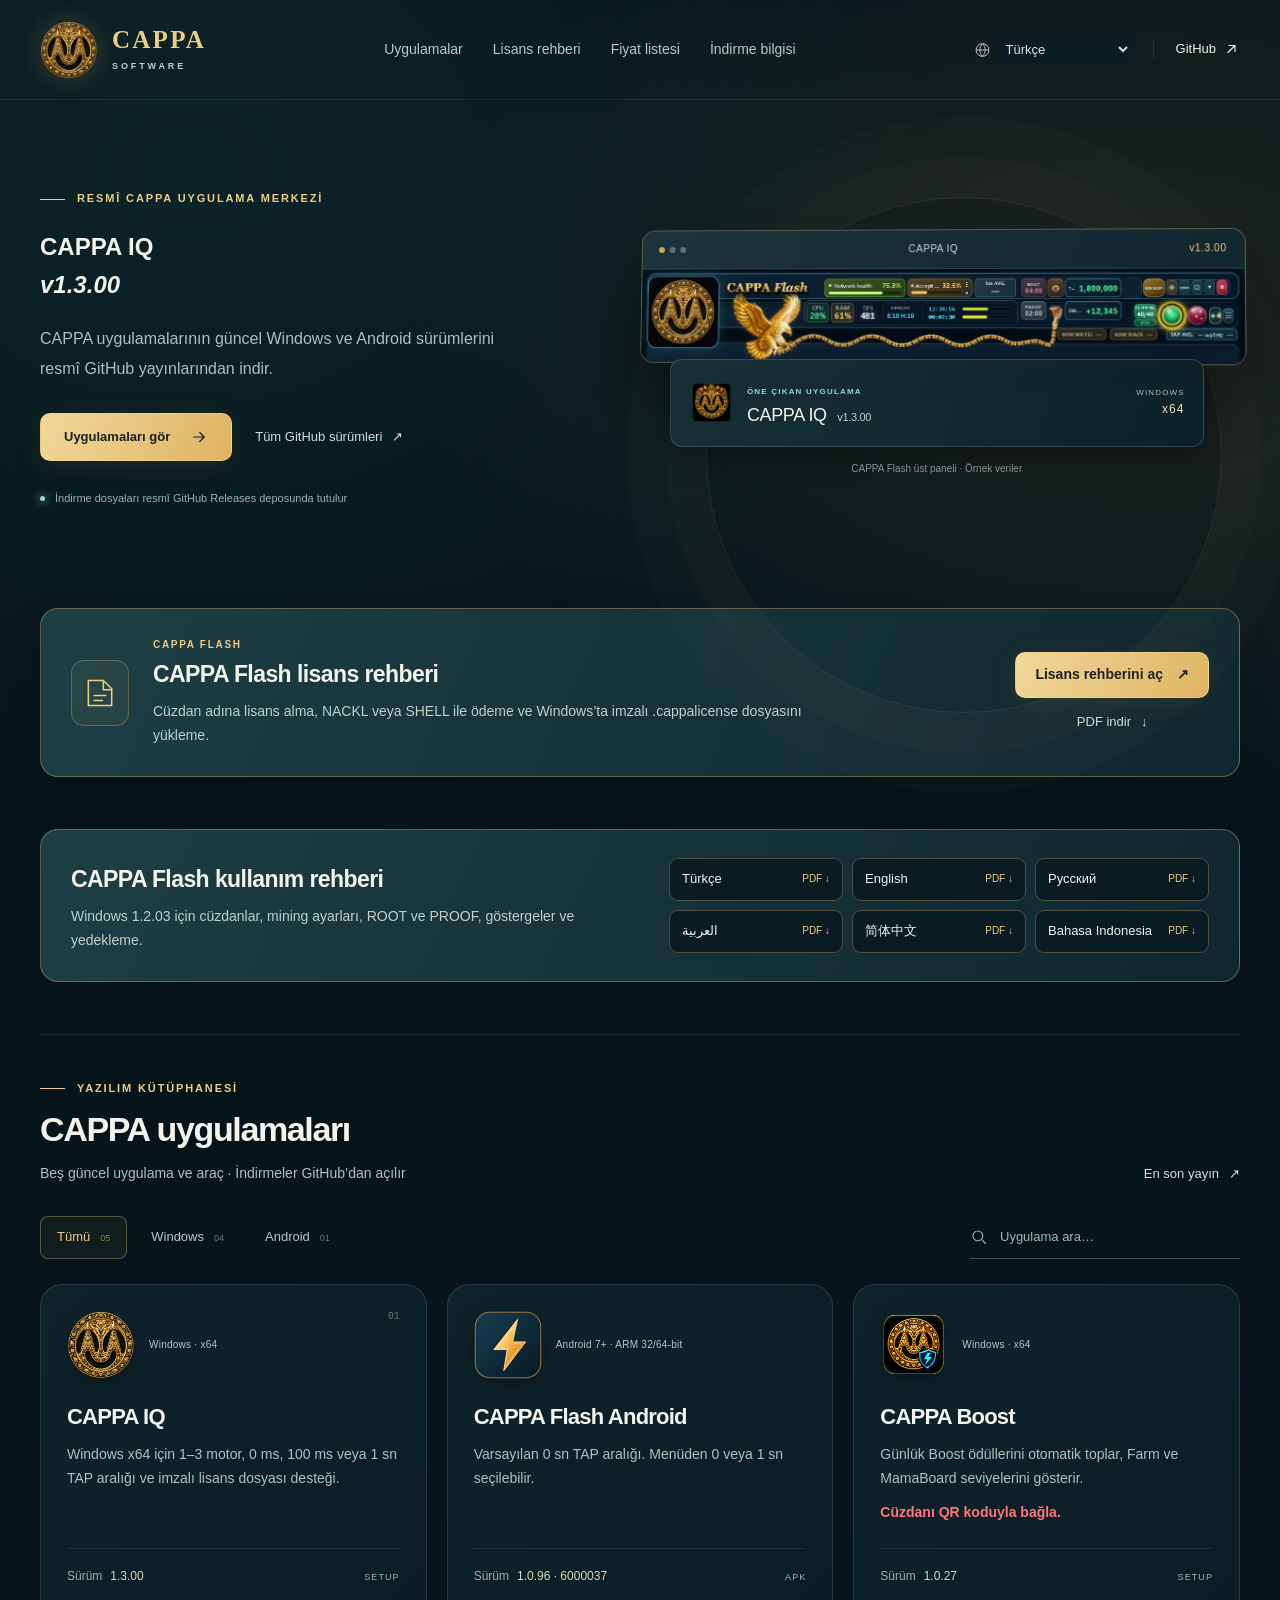
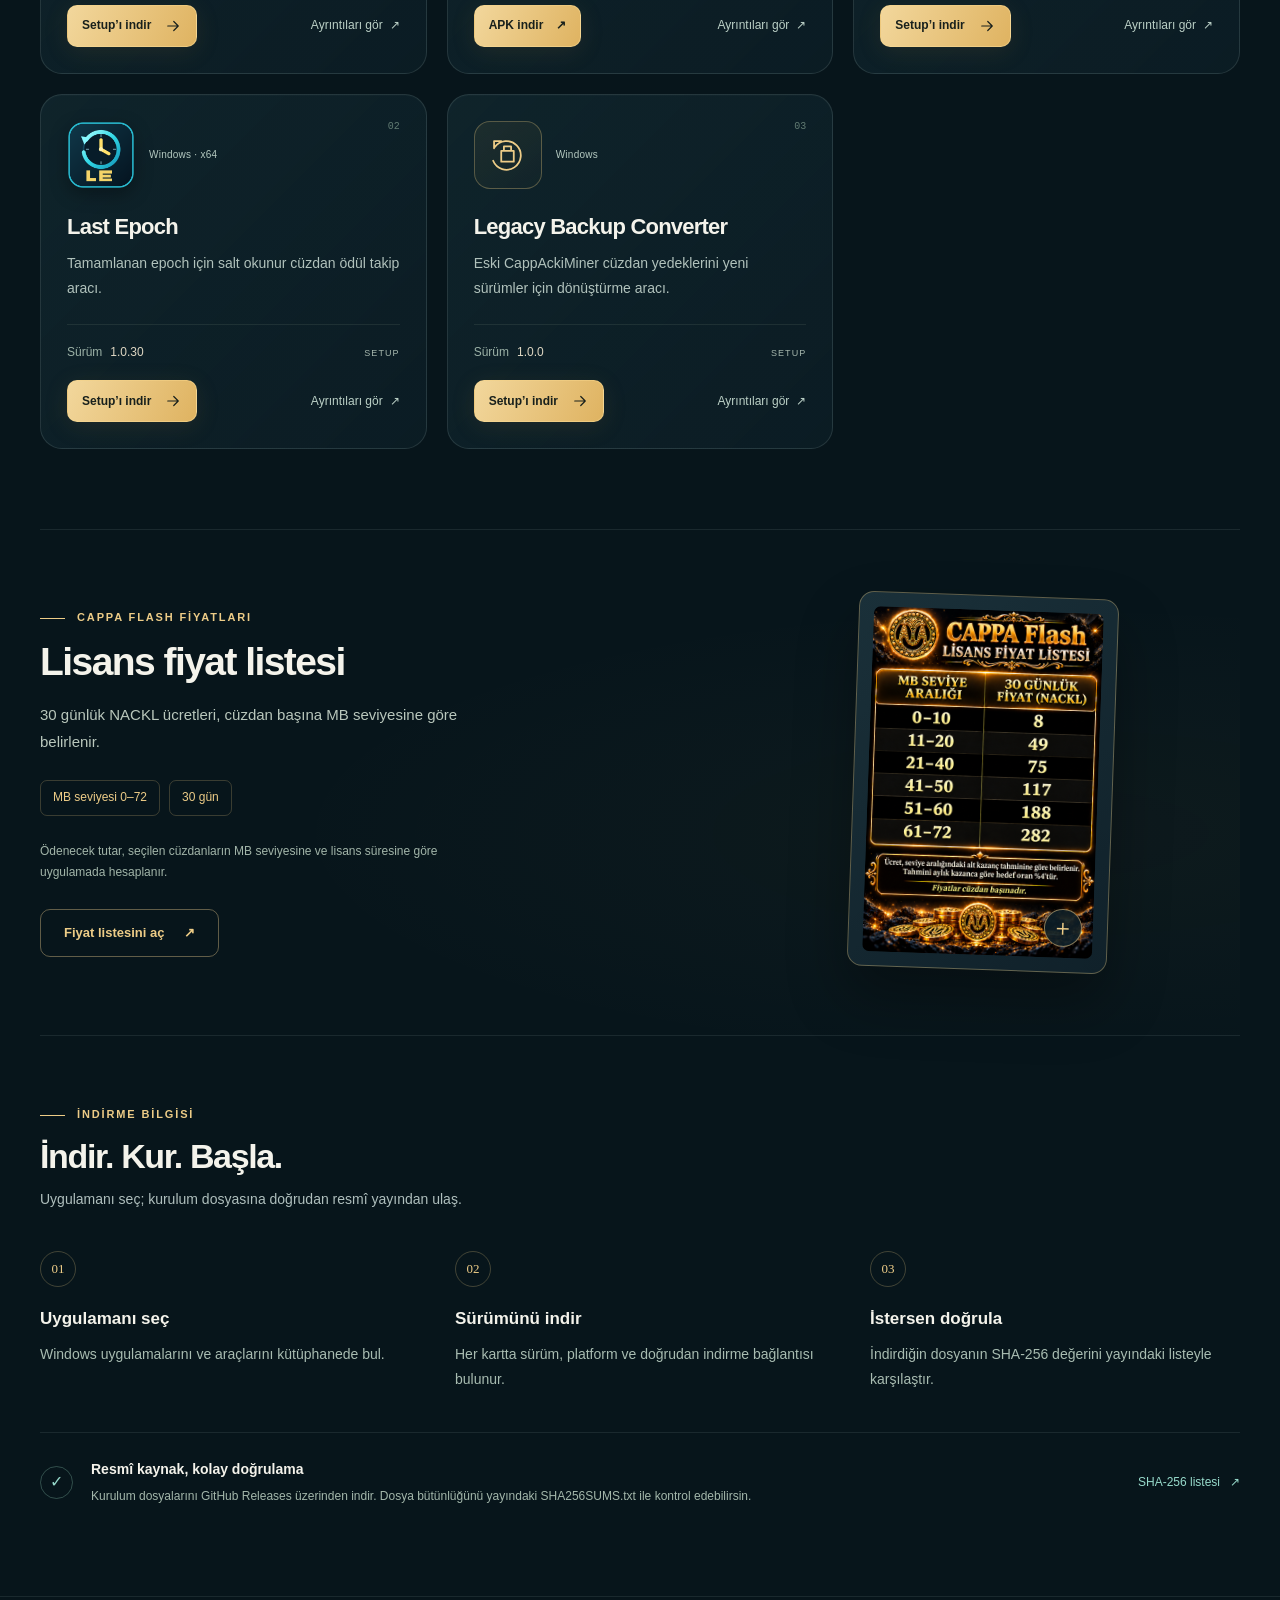
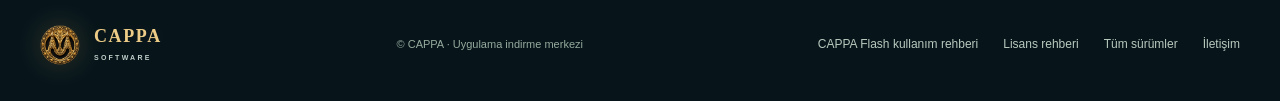
==== commit c90668dc: "Remove Cloud Mining from the public site" ====
--- a/index.html
+++ b/index.html
@@ -1,31 +1,13 @@
 <!doctype html>
-<html lang="tr"><head><meta charset="utf-8"><meta name="viewport" content="width=device-width,initial-scale=1"><meta name="theme-color" content="#07151b"><meta name="description" content="CAPPA uygulamalarını keşfet. Windows ve Android sürümlerini resmî GitHub yayınlarından indir."><link rel="icon" type="image/png" href="./cappa-logo.png"><title>CAPPA IQ v1.3.00</title><link rel="stylesheet" href="./styles.css?v=cloud-prices-20261128"></head>
+<html lang="tr"><head><meta charset="utf-8"><meta name="viewport" content="width=device-width,initial-scale=1"><meta name="theme-color" content="#07151b"><meta name="description" content="CAPPA uygulamalarını keşfet. Windows ve Android sürümlerini resmî GitHub yayınlarından indir."><link rel="icon" type="image/png" href="./cappa-logo.png"><title>CAPPA IQ v1.3.00</title><link rel="stylesheet" href="./styles.css?v=site-clean-20261128"></head>
 <body>
 <a class="skip" href="#top" data-i18n="skip">İçeriğe geç</a>
 <header class="topbar"><div class="shell nav">
  <a class="brand" href="#top" aria-label="CAPPA"><img src="./cappa-logo.png" alt="" width="58" height="58"><span class="wordmark">CAPPA<small>SOFTWARE</small></span></a>
- <nav class="navlinks" aria-label="CAPPA"><a href="#cloud-mining" data-cloud-nav hidden>Cloud Mining</a><a href="#apps" data-i18n="navApps">Uygulamalar</a><a data-license-help href="./help/license/#tr" data-i18n="licenseNav">Lisans rehberi</a><a href="#prices" data-i18n="priceNav">Fiyat listesi</a><a href="#downloads" data-i18n="navDownloads">İndirme bilgisi</a></nav>
+ <nav class="navlinks" aria-label="CAPPA"><a href="#apps" data-i18n="navApps">Uygulamalar</a><a data-license-help href="./help/license/#tr" data-i18n="licenseNav">Lisans rehberi</a><a href="#prices" data-i18n="priceNav">Fiyat listesi</a><a href="#downloads" data-i18n="navDownloads">İndirme bilgisi</a></nav>
  <div class="nav-end"><label class="language-wrap"><svg viewBox="0 0 24 24" fill="none" aria-hidden="true"><circle cx="12" cy="12" r="9"/><path d="M3 12h18M12 3c5 5 5 13 0 18-5-5-5-13 0-18Z"/></svg><select id="language-select" aria-label="Dil"><option value="tr">Türkçe</option><option value="en">English</option><option value="ru">Русский</option><option value="ar">العربية</option><option value="zh">简体中文</option><option value="id">Bahasa Indonesia</option></select></label><a class="github-link" href="https://github.com/cappackiminer/CappAckiMiner" target="_blank" rel="noopener noreferrer">GitHub <svg viewBox="0 0 24 24" fill="none" aria-hidden="true"><path d="M5 12h14m-6-6 6 6-6 6" stroke="currentColor" stroke-width="1.6" stroke-linecap="round" stroke-linejoin="round"/></svg></a></div>
 </div></header>
 <main id="top">
- <section class="cloud-feature shell" id="cloud-mining" aria-labelledby="cloud-mining-title" data-cloud-origin="https://cappa-cloud-mining.isacevruk.workers.dev" hidden>
-  <div class="cloud-feature-copy">
-   <h1 id="cloud-mining-title"><span>CAPPA</span> <em>Cloud Mining</em></h1>
-   <p class="cloud-feature-lead" data-i18n="cloudCopy">Cüzdanını bilgisayarda QR koduyla veya telefonda AN Wallet bağlantısıyla bağla. Tek siparişte en fazla 10 cüzdanı tek faturayla ekleyebilirsin.</p>
-   <div class="cloud-feature-actions">
-    <a class="button" data-cloud-checkout="order"><span data-i18n="cloudOpen">Madencilik siparişi oluştur</span><span aria-hidden="true">↗</span></a>
-    <button class="quiet-link cloud-price-trigger" data-cloud-price type="button" aria-haspopup="dialog"><span data-i18n="cloudPriceOpen">MB fiyat listesi</span><span aria-hidden="true">↗</span></button>
-    <a class="quiet-link" data-cloud-checkout="tracking"><span data-i18n="cloudTracking">Cüzdan ve sipariş takibi</span><span aria-hidden="true">↗</span></a>
-   </div>
-   <div class="cloud-feature-terms">
-    <p data-i18n="cloudTerms">Cüzdan izinleri doğrulanınca fatura NACKL veya SHELL olarak hazırlanır. MB 30’un altındaki cüzdanlara MB 30 tarifesi uygulanır.</p>
-    <p data-i18n="cloudRequirement">Ödeme zincirde onaylanınca sipariş başlatma sırasına alınır. Cloud Mining erişimi sipariş süresi boyunca geçerlidir.</p>
-   </div>
-  </div>
-  <div class="cloud-feature-art" aria-hidden="true">
-   <img src="./assets/cloud-mining-vitrine.jpg" width="1774" height="887" alt="" fetchpriority="high">
-  </div>
- </section>
  <section class="hero shell" aria-labelledby="hero-title"><div class="hero-copy-block"><div class="eyebrow" data-i18n="heroEyebrow">Resmî CAPPA uygulama merkezi</div><h2 id="hero-title" data-i18n-html="heroTitle">CAPPA IQ<br><em>v1.3.00</em></h2><p class="hero-copy" data-i18n="heroCopy"></p><div class="hero-actions"><a class="button" href="#apps"><span data-i18n="browse">Uygulamaları gör</span><svg viewBox="0 0 24 24" fill="none" aria-hidden="true"><path d="M5 12h14m-6-6 6 6-6 6" stroke="currentColor" stroke-width="1.6" stroke-linecap="round" stroke-linejoin="round"/></svg></a><a class="quiet-link" href="https://github.com/cappackiminer/CappAckiMiner/releases" target="_blank" rel="noopener noreferrer"><span data-i18n="allReleases">Tüm GitHub sürümleri</span><span aria-hidden="true">↗</span></a></div><div class="mini-note"><i aria-hidden="true"></i><span data-i18n="note"></span></div></div>
  <div class="hero-art"><div class="art-orbit" aria-hidden="true"></div><div class="product-window"><div class="window-top"><span class="window-dots" aria-hidden="true"><i></i><i></i><i></i></span><span>CAPPA IQ</span><span class="window-version">v1.3.00</span></div><button class="preview-button" type="button" data-preview aria-label="Uygulama önizlemesi"><img class="flash-preview-image" src="./assets/flash-preview-v1200.png" alt="CAPPA Flash üst paneli, örnek veriler" width="1280" height="200" loading="lazy"><span class="preview-overlay"><span data-i18n="preview">Arayüzü incele</span> ↗</span></button></div><div class="featured-strip"><img src="./assets/eagle-gold.png" alt="" width="45" height="45"><div><span class="eyebrow" data-i18n="featuredLabel">Öne çıkan uygulama</span><strong>CAPPA IQ <small>v1.3.00</small></strong></div><span class="featured-os">WINDOWS<br><b>x64</b></span></div><p class="demo-caption" data-i18n="demo">CAPPA Flash üst paneli · Örnek veriler</p></div>
  </section>
@@ -82,5 +64,5 @@
 </main>
 <footer><div class="shell footer-inner"><a class="brand footer-brand" href="#top"><img src="./cappa-logo.png" alt="" width="40" height="40"><span class="wordmark">CAPPA<small>SOFTWARE</small></span></a><span data-i18n="footer">© CAPPA · Uygulama indirme merkezi</span><div class="footer-links"><a href="#flash-guide" data-i18n="eagleGuideTitle">CAPPA Flash kullanım rehberi</a><a data-license-help href="./help/license/#tr" data-i18n="licenseNav">Lisans rehberi</a><a href="https://github.com/cappackiminer/CappAckiMiner/releases" target="_blank" rel="noopener noreferrer" data-i18n="releases">Tüm sürümler</a><a href="https://t.me/cappadocia77" target="_blank" rel="noopener noreferrer" data-i18n="contact">İletişim</a></div></div></footer>
 <dialog id="lightbox" aria-labelledby="dialog-title"><div class="dialog-head"><h2 id="dialog-title"></h2><button type="button" class="close-dialog" aria-label="Kapat">×</button></div><div class="dialog-body" id="dialog-body"></div></dialog>
-<script src="./translations.js?v=cloud-access-20261128-cappa-iq-1.3.00"></script><script src="./apps.js?v=cappa-iq-1.3.00-resume-20261128"></script><script src="./app.js?v=cloud-prices-link-20261128"></script>
+<script src="./translations.js?v=site-clean-20261128-cappa-iq-1.3.00"></script><script src="./apps.js?v=cappa-iq-1.3.00-resume-20261128"></script><script src="./app.js?v=site-clean-20261128"></script>
 </body></html>
--- a/styles.css
+++ b/styles.css
@@ -103,6 +103,3 @@
 }
 
 .flash-preview-image{clip-path:polygon(evenodd,0 0,100% 0,100% 100%,0 100%,0 0,80.35% 10%,80.35% 30.25%,83.45% 30.25%,83.45% 10%,80.35% 10%,0 0)}
-
-.cloud-mining .cloud-terms{margin-top:9px;color:#aec4b9;font-size:13px}.cloud-mining .license-help-actions .button{text-align:center}.cloud-mining .license-help-copy h2{margin-top:0}
-@media(max-width:850px){.cloud-mining .license-help-copy{flex-basis:100%}}
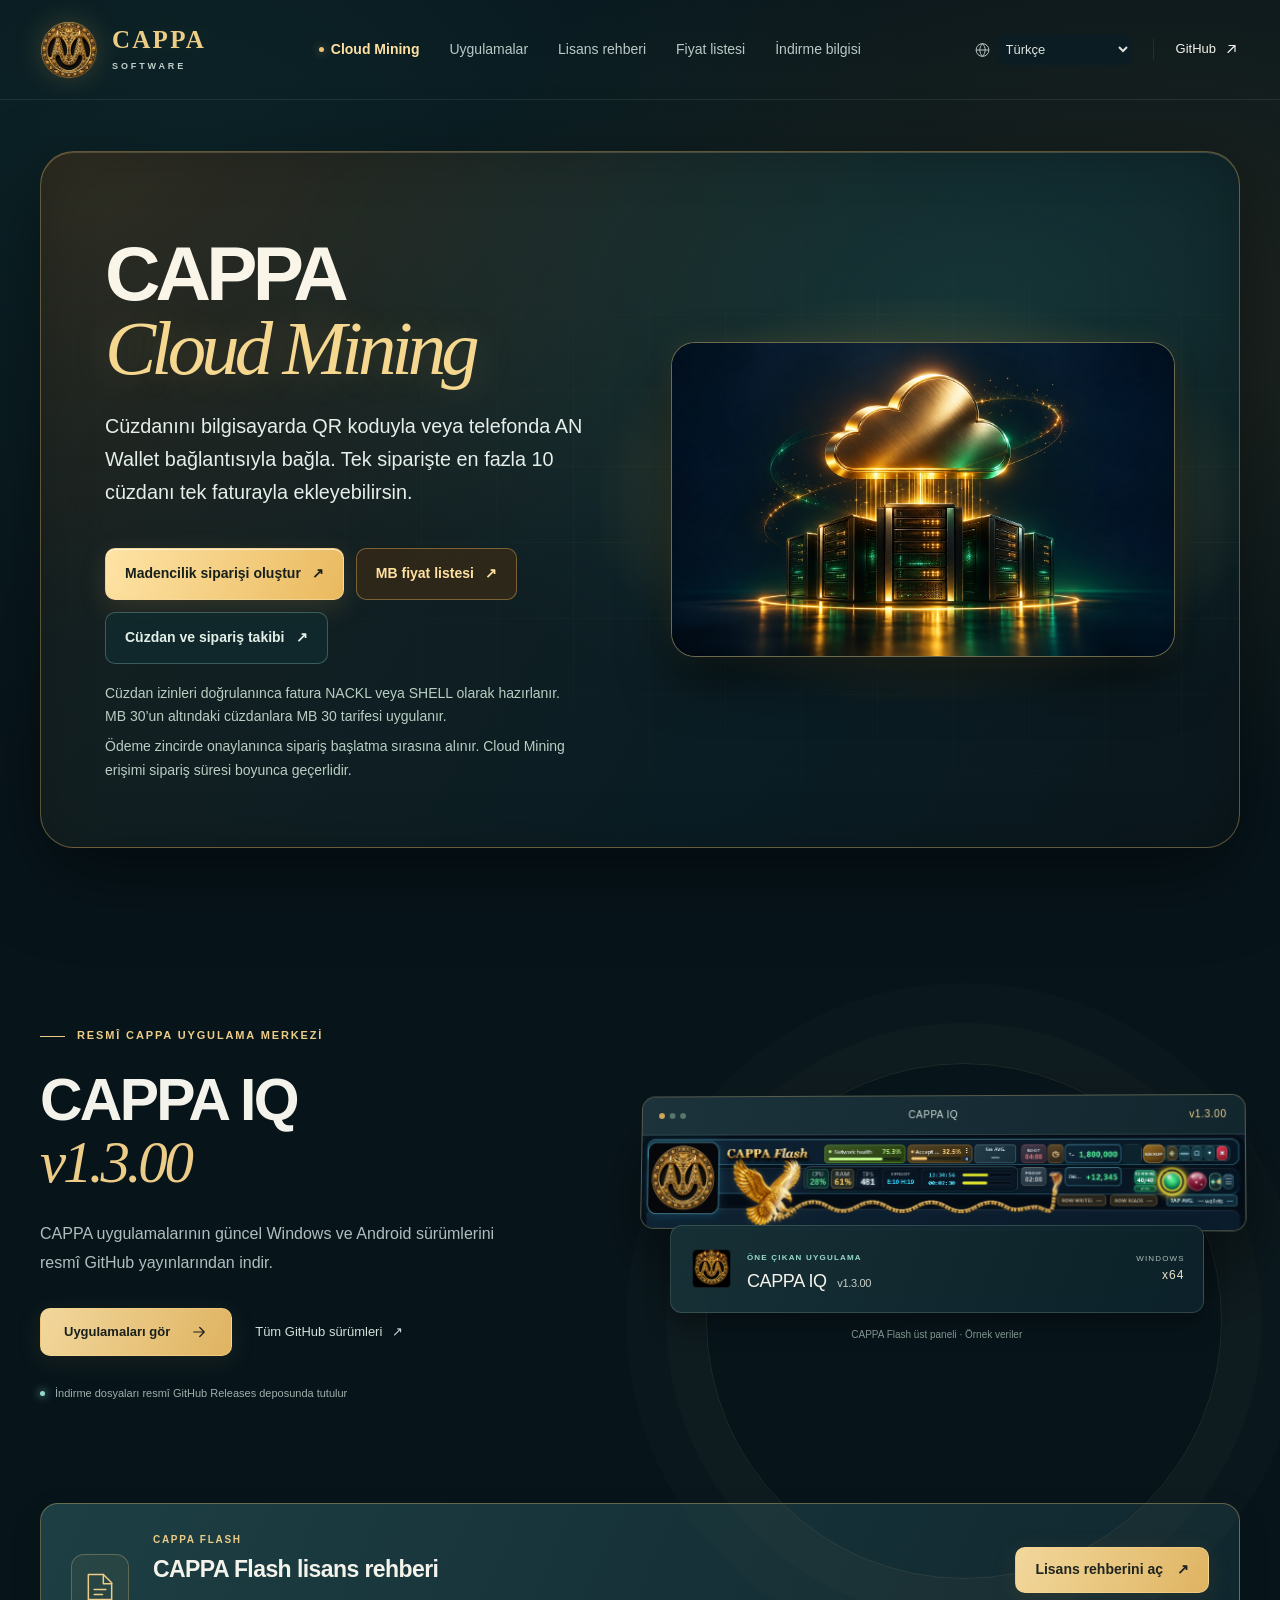
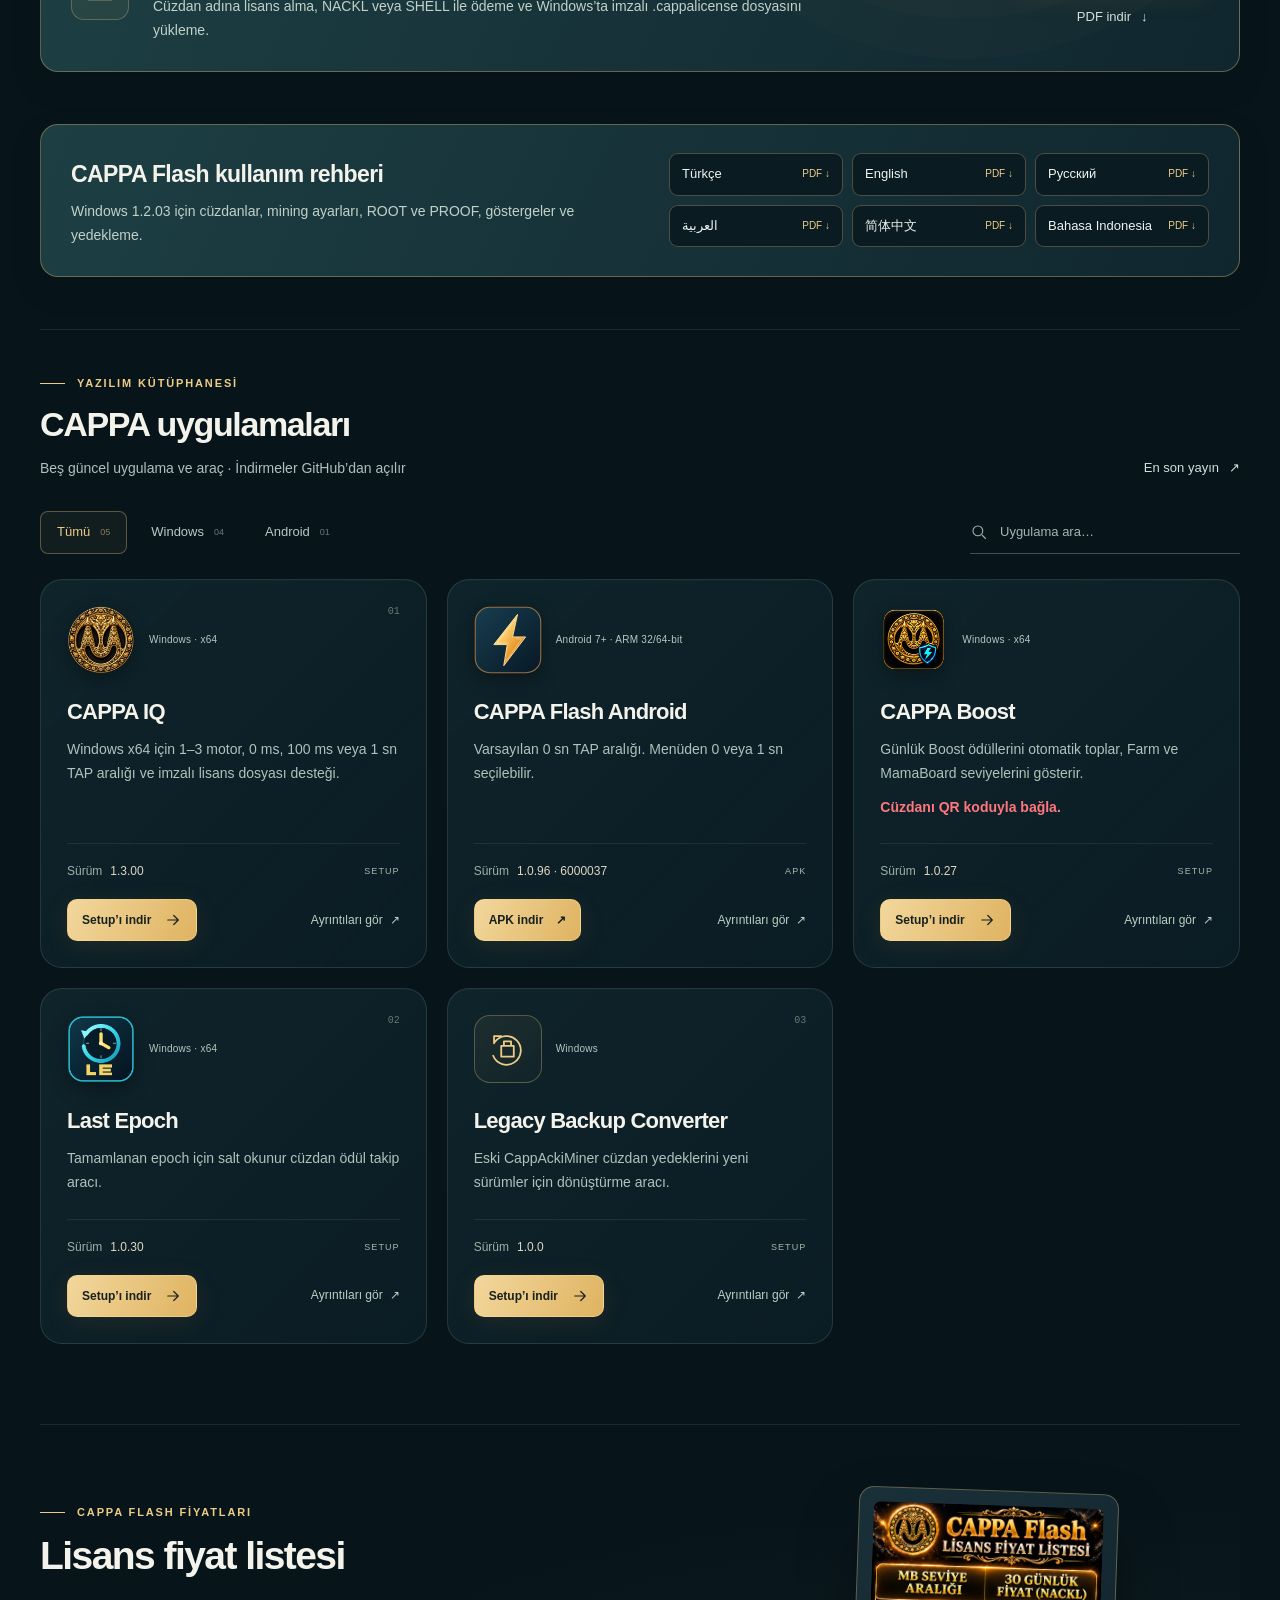
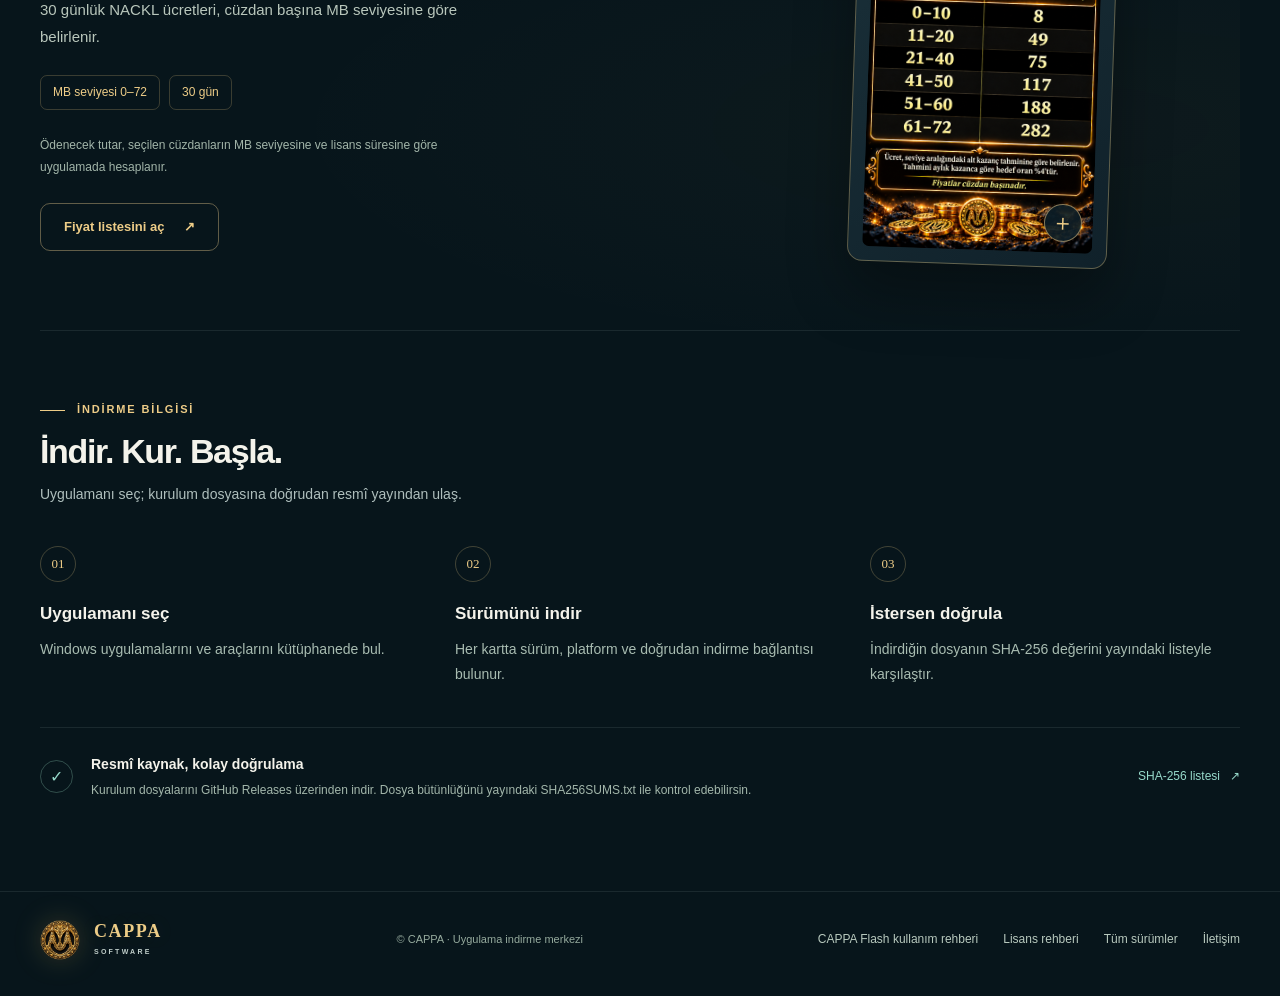
==== commit 572d8efe: "Restore Cloud Mining website section" ====
--- a/index.html
+++ b/index.html
@@ -1,13 +1,31 @@
 <!doctype html>
-<html lang="tr"><head><meta charset="utf-8"><meta name="viewport" content="width=device-width,initial-scale=1"><meta name="theme-color" content="#07151b"><meta name="description" content="CAPPA uygulamalarını keşfet. Windows ve Android sürümlerini resmî GitHub yayınlarından indir."><link rel="icon" type="image/png" href="./cappa-logo.png"><title>CAPPA IQ v1.3.00</title><link rel="stylesheet" href="./styles.css?v=site-clean-20261128"></head>
+<html lang="tr"><head><meta charset="utf-8"><meta name="viewport" content="width=device-width,initial-scale=1"><meta name="theme-color" content="#07151b"><meta name="description" content="CAPPA uygulamalarını keşfet. Windows ve Android sürümlerini resmî GitHub yayınlarından indir."><link rel="icon" type="image/png" href="./cappa-logo.png"><title>CAPPA IQ v1.3.00</title><link rel="stylesheet" href="./styles.css?v=cloud-prices-20261128"></head>
 <body>
 <a class="skip" href="#top" data-i18n="skip">İçeriğe geç</a>
 <header class="topbar"><div class="shell nav">
  <a class="brand" href="#top" aria-label="CAPPA"><img src="./cappa-logo.png" alt="" width="58" height="58"><span class="wordmark">CAPPA<small>SOFTWARE</small></span></a>
- <nav class="navlinks" aria-label="CAPPA"><a href="#apps" data-i18n="navApps">Uygulamalar</a><a data-license-help href="./help/license/#tr" data-i18n="licenseNav">Lisans rehberi</a><a href="#prices" data-i18n="priceNav">Fiyat listesi</a><a href="#downloads" data-i18n="navDownloads">İndirme bilgisi</a></nav>
+ <nav class="navlinks" aria-label="CAPPA"><a href="#cloud-mining" data-cloud-nav hidden>Cloud Mining</a><a href="#apps" data-i18n="navApps">Uygulamalar</a><a data-license-help href="./help/license/#tr" data-i18n="licenseNav">Lisans rehberi</a><a href="#prices" data-i18n="priceNav">Fiyat listesi</a><a href="#downloads" data-i18n="navDownloads">İndirme bilgisi</a></nav>
  <div class="nav-end"><label class="language-wrap"><svg viewBox="0 0 24 24" fill="none" aria-hidden="true"><circle cx="12" cy="12" r="9"/><path d="M3 12h18M12 3c5 5 5 13 0 18-5-5-5-13 0-18Z"/></svg><select id="language-select" aria-label="Dil"><option value="tr">Türkçe</option><option value="en">English</option><option value="ru">Русский</option><option value="ar">العربية</option><option value="zh">简体中文</option><option value="id">Bahasa Indonesia</option></select></label><a class="github-link" href="https://github.com/cappackiminer/CappAckiMiner" target="_blank" rel="noopener noreferrer">GitHub <svg viewBox="0 0 24 24" fill="none" aria-hidden="true"><path d="M5 12h14m-6-6 6 6-6 6" stroke="currentColor" stroke-width="1.6" stroke-linecap="round" stroke-linejoin="round"/></svg></a></div>
 </div></header>
 <main id="top">
+ <section class="cloud-feature shell" id="cloud-mining" aria-labelledby="cloud-mining-title" data-cloud-origin="https://cappa-cloud-mining.pages.dev" hidden>
+  <div class="cloud-feature-copy">
+   <h1 id="cloud-mining-title"><span>CAPPA</span> <em>Cloud Mining</em></h1>
+   <p class="cloud-feature-lead" data-i18n="cloudCopy">Cüzdanını bilgisayarda QR koduyla veya telefonda AN Wallet bağlantısıyla bağla. Tek siparişte en fazla 10 cüzdanı tek faturayla ekleyebilirsin.</p>
+   <div class="cloud-feature-actions">
+    <a class="button" data-cloud-checkout="order"><span data-i18n="cloudOpen">Madencilik siparişi oluştur</span><span aria-hidden="true">↗</span></a>
+    <button class="quiet-link cloud-price-trigger" data-cloud-price type="button" aria-haspopup="dialog"><span data-i18n="cloudPriceOpen">MB fiyat listesi</span><span aria-hidden="true">↗</span></button>
+    <a class="quiet-link" data-cloud-checkout="tracking"><span data-i18n="cloudTracking">Cüzdan ve sipariş takibi</span><span aria-hidden="true">↗</span></a>
+   </div>
+   <div class="cloud-feature-terms">
+    <p data-i18n="cloudTerms">Cüzdan izinleri doğrulanınca fatura NACKL veya SHELL olarak hazırlanır. MB 30’un altındaki cüzdanlara MB 30 tarifesi uygulanır.</p>
+    <p data-i18n="cloudRequirement">Ödeme zincirde onaylanınca sipariş başlatma sırasına alınır. Cloud Mining erişimi sipariş süresi boyunca geçerlidir.</p>
+   </div>
+  </div>
+  <div class="cloud-feature-art" aria-hidden="true">
+   <img src="./assets/cloud-mining-vitrine.jpg" width="1774" height="887" alt="" fetchpriority="high">
+  </div>
+ </section>
  <section class="hero shell" aria-labelledby="hero-title"><div class="hero-copy-block"><div class="eyebrow" data-i18n="heroEyebrow">Resmî CAPPA uygulama merkezi</div><h2 id="hero-title" data-i18n-html="heroTitle">CAPPA IQ<br><em>v1.3.00</em></h2><p class="hero-copy" data-i18n="heroCopy"></p><div class="hero-actions"><a class="button" href="#apps"><span data-i18n="browse">Uygulamaları gör</span><svg viewBox="0 0 24 24" fill="none" aria-hidden="true"><path d="M5 12h14m-6-6 6 6-6 6" stroke="currentColor" stroke-width="1.6" stroke-linecap="round" stroke-linejoin="round"/></svg></a><a class="quiet-link" href="https://github.com/cappackiminer/CappAckiMiner/releases" target="_blank" rel="noopener noreferrer"><span data-i18n="allReleases">Tüm GitHub sürümleri</span><span aria-hidden="true">↗</span></a></div><div class="mini-note"><i aria-hidden="true"></i><span data-i18n="note"></span></div></div>
  <div class="hero-art"><div class="art-orbit" aria-hidden="true"></div><div class="product-window"><div class="window-top"><span class="window-dots" aria-hidden="true"><i></i><i></i><i></i></span><span>CAPPA IQ</span><span class="window-version">v1.3.00</span></div><button class="preview-button" type="button" data-preview aria-label="Uygulama önizlemesi"><img class="flash-preview-image" src="./assets/flash-preview-v1200.png" alt="CAPPA Flash üst paneli, örnek veriler" width="1280" height="200" loading="lazy"><span class="preview-overlay"><span data-i18n="preview">Arayüzü incele</span> ↗</span></button></div><div class="featured-strip"><img src="./assets/eagle-gold.png" alt="" width="45" height="45"><div><span class="eyebrow" data-i18n="featuredLabel">Öne çıkan uygulama</span><strong>CAPPA IQ <small>v1.3.00</small></strong></div><span class="featured-os">WINDOWS<br><b>x64</b></span></div><p class="demo-caption" data-i18n="demo">CAPPA Flash üst paneli · Örnek veriler</p></div>
  </section>
@@ -64,5 +82,5 @@
 </main>
 <footer><div class="shell footer-inner"><a class="brand footer-brand" href="#top"><img src="./cappa-logo.png" alt="" width="40" height="40"><span class="wordmark">CAPPA<small>SOFTWARE</small></span></a><span data-i18n="footer">© CAPPA · Uygulama indirme merkezi</span><div class="footer-links"><a href="#flash-guide" data-i18n="eagleGuideTitle">CAPPA Flash kullanım rehberi</a><a data-license-help href="./help/license/#tr" data-i18n="licenseNav">Lisans rehberi</a><a href="https://github.com/cappackiminer/CappAckiMiner/releases" target="_blank" rel="noopener noreferrer" data-i18n="releases">Tüm sürümler</a><a href="https://t.me/cappadocia77" target="_blank" rel="noopener noreferrer" data-i18n="contact">İletişim</a></div></div></footer>
 <dialog id="lightbox" aria-labelledby="dialog-title"><div class="dialog-head"><h2 id="dialog-title"></h2><button type="button" class="close-dialog" aria-label="Kapat">×</button></div><div class="dialog-body" id="dialog-body"></div></dialog>
-<script src="./translations.js?v=site-clean-20261128-cappa-iq-1.3.00"></script><script src="./apps.js?v=cappa-iq-1.3.00-resume-20261128"></script><script src="./app.js?v=site-clean-20261128"></script>
+<script src="./translations.js?v=cloud-access-20261128-cappa-iq-1.3.00"></script><script src="./apps.js?v=cappa-iq-1.3.00-resume-20261128"></script><script src="./app.js?v=cloud-prices-link-20261128"></script>
 </body></html>
--- a/styles.css
+++ b/styles.css
@@ -3,18 +3,18 @@
 *{box-sizing:border-box}html{scroll-behavior:smooth;scroll-padding-top:110px}body{margin:0;min-width:320px;background:var(--bg);color:var(--ink);line-height:1.6}body:before{content:"";position:absolute;inset:0 0 auto;height:1050px;z-index:-1;pointer-events:none;background:radial-gradient(ellipse at 15% 16%,#2c787226,transparent 48%),radial-gradient(ellipse at 90% 30%,#c69a4620,transparent 46%);animation:ambient 15s ease-in-out infinite alternate}
 a{color:inherit;text-decoration:none}button,input,select{font:inherit}button{cursor:pointer}button,a,input,select{-webkit-tap-highlight-color:transparent}button{color:inherit}img{max-width:100%}svg{width:20px;height:20px;flex:none}a,button,input,select{touch-action:manipulation}button:focus-visible,a:focus-visible,input:focus-visible,select:focus-visible{outline:2px solid var(--gold);outline-offset:5px}[hidden]{display:none!important}.shell{width:min(1280px,calc(100% - 80px));margin-inline:auto}.skip{position:fixed;top:8px;left:12px;padding:12px 20px;background:var(--gold);color:#101b1d;z-index:100;transform:translateY(-150%)}.skip:focus{transform:none}
 .topbar{border-bottom:1px solid var(--line);height:100px;position:relative;z-index:5}.nav{display:flex;align-items:center;justify-content:space-between;height:100%;gap:30px}.brand{display:inline-flex;align-items:center;gap:14px;flex:none}.brand>img{object-fit:contain;filter:drop-shadow(0 0 14px #dfb25235)}.wordmark{font-family:Georgia,"Times New Roman",serif;font-weight:700;font-size:25px;line-height:1.1;letter-spacing:.09em;color:var(--gold);text-shadow:0 0 22px #edcc8724}.wordmark small{font:600 9px/1.5 "Segoe UI",sans-serif;letter-spacing:.32em;display:block;color:#c0ceca;margin-top:6px}.navlinks{display:flex;gap:30px;align-items:center;font-size:14px;color:#b9c9c6}.navlinks a{padding:12px 0;position:relative}.navlinks a:after{content:"";height:1px;position:absolute;inset:auto 0 6px;background:var(--gold);transform:scaleX(0);transition:transform .2s}.navlinks a:hover:after{transform:scaleX(1)}.navlinks a:hover{color:var(--gold)}.nav-end{display:flex;gap:22px;align-items:center}.language-wrap{display:flex;align-items:center;gap:7px;color:#c4d2cd}.language-wrap svg{width:17px;stroke:currentColor;stroke-width:1.3}.language-wrap select{border:0;border-radius:6px;background:#0b1d23;color:#dce3dd;font-size:13px;padding:7px 4px;max-width:137px;cursor:pointer}.github-link{border-left:1px solid var(--line);padding-left:22px;display:flex;align-items:center;gap:7px;font-size:13px}.github-link svg{width:17px;transform:rotate(-45deg)}
-.hero{display:grid;grid-template-columns:1fr 1.12fr;gap:52px;align-items:center;padding-block:90px 100px}.eyebrow{text-transform:uppercase;letter-spacing:.17em;font-size:11px;font-weight:650;color:var(--gold);line-height:1.6}.hero-copy-block>.eyebrow:before,.section-head .eyebrow:before,.pricing-copy>.eyebrow:before{content:"";display:inline-block;width:25px;height:1px;background:var(--gold);vertical-align:middle;margin-inline-end:12px}.hero h1{font-size:clamp(42px,4.6vw,66px);line-height:1.06;letter-spacing:-.045em;margin:24px 0;max-width:620px;font-weight:650}.hero h1 em{font-family:Georgia,"Times New Roman",serif;font-weight:400;color:var(--gold);letter-spacing:-.055em}.hero-copy{font-size:16px;line-height:1.85;color:var(--muted);max-width:480px}.hero-actions{display:flex;gap:23px;align-items:center;flex-wrap:wrap;margin-top:30px}.button{min-height:48px;border:1px solid #f7d78f8c;display:inline-flex;align-items:center;justify-content:center;gap:20px;background:linear-gradient(115deg,#f2d79c,#dfb361);color:#18201c;padding:12px 23px;border-radius:10px;font-size:13px;font-weight:650;line-height:1.4;box-shadow:0 5px 25px #a8813520;transition:transform .2s,box-shadow .2s}.button:hover{transform:translateY(-2px);box-shadow:0 8px 30px #c7a05b2b}.button svg{width:18px}.quiet-link{display:inline-flex;align-items:center;gap:10px;font-size:13px;color:#d3dfda}.quiet-link:hover{color:var(--gold)}.mini-note{font-size:11px;color:#9eafaa;display:flex;gap:10px;align-items:center;margin-top:28px;max-width:430px;line-height:1.7}.mini-note i{width:5px;height:5px;background:var(--mint);box-shadow:0 0 9px #96e1c9;flex:none;border-radius:50%}
+.hero{display:grid;grid-template-columns:1fr 1.12fr;gap:52px;align-items:center;padding-block:90px 100px}.eyebrow{text-transform:uppercase;letter-spacing:.17em;font-size:11px;font-weight:650;color:var(--gold);line-height:1.6}.hero-copy-block>.eyebrow:before,.section-head .eyebrow:before,.pricing-copy>.eyebrow:before{content:"";display:inline-block;width:25px;height:1px;background:var(--gold);vertical-align:middle;margin-inline-end:12px}.hero :is(h1,h2){font-size:clamp(42px,4.6vw,66px);line-height:1.06;letter-spacing:-.045em;margin:24px 0;max-width:620px;font-weight:650}.hero :is(h1,h2) em{font-family:Georgia,"Times New Roman",serif;font-weight:400;color:var(--gold);letter-spacing:-.055em}.hero-copy{font-size:16px;line-height:1.85;color:var(--muted);max-width:480px}.hero-actions{display:flex;gap:23px;align-items:center;flex-wrap:wrap;margin-top:30px}.button{min-height:48px;border:1px solid #f7d78f8c;display:inline-flex;align-items:center;justify-content:center;gap:20px;background:linear-gradient(115deg,#f2d79c,#dfb361);color:#18201c;padding:12px 23px;border-radius:10px;font-size:13px;font-weight:650;line-height:1.4;box-shadow:0 5px 25px #a8813520;transition:transform .2s,box-shadow .2s}.button:hover{transform:translateY(-2px);box-shadow:0 8px 30px #c7a05b2b}.button svg{width:18px}.quiet-link{display:inline-flex;align-items:center;gap:10px;font-size:13px;color:#d3dfda}.quiet-link:hover{color:var(--gold)}.mini-note{font-size:11px;color:#9eafaa;display:flex;gap:10px;align-items:center;margin-top:28px;max-width:430px;line-height:1.7}.mini-note i{width:5px;height:5px;background:var(--mint);box-shadow:0 0 9px #96e1c9;flex:none;border-radius:50%}
 .hero-art{position:relative;padding-block:18px 0;isolation:isolate;min-width:0}.art-orbit{position:absolute;width:85%;aspect-ratio:1;inset:-5% auto auto 12%;border:1px solid #e7c8831c;border-radius:50%;z-index:-1;box-shadow:0 0 0 40px #e7c88304,0 0 0 80px #e7c88303}.product-window{border:1px solid #dfc68857;border-radius:14px;background:#10262e;box-shadow:0 38px 80px #0008,inset 0 1px #fff1;overflow:hidden;transform:perspective(1300px) rotateY(-5deg) rotateX(3deg);transition:transform .5s}.hero-art:hover .product-window{transform:perspective(1300px) rotateY(-2deg) rotateX(1deg)}.window-top{height:39px;display:flex;align-items:center;justify-content:space-between;gap:15px;padding-inline:17px;background:linear-gradient(110deg,#1c333b,#12262e);border-bottom:1px solid #c0d0c521;color:#cbd9d4;font-size:10px;letter-spacing:.05em}.window-dots{display:flex;gap:5px}.window-dots i{width:6px;height:6px;border-radius:50%;background:#58776f}.window-dots i:first-child{background:#cfa75d}.window-version{font-size:10px;color:#e7cb8a}.preview-button{display:block;position:relative;width:100%;padding:0;border:0;background:#0c222c;text-align:start}.preview-button>img{width:100%;height:auto;display:block;object-fit:contain}.preview-overlay{position:absolute;inset:auto 14px 14px auto;padding:8px 12px;font-size:11px;color:#fff4d8;border:1px solid #e1c17d80;border-radius:7px;background:#0d2028ed;box-shadow:0 5px 20px #0005;opacity:0;transform:translateY(5px);transition:.2s}.preview-button:hover .preview-overlay,.preview-button:focus-visible .preview-overlay{opacity:1;transform:none}.featured-strip{display:flex;gap:13px;align-items:center;width:88%;margin:-6px auto 0;padding:16px 18px;position:relative;border:1px solid #b8cfc333;border-radius:12px;background:linear-gradient(110deg,#173137f5,#0c222af5);box-shadow:0 15px 25px #0004}.featured-strip>img{object-fit:contain}.featured-strip strong{display:block;font-size:18px;font-weight:500;letter-spacing:-.02em}.featured-strip strong small{font-size:11px;color:#c8cfc6;margin-left:6px}.featured-strip .eyebrow{font-size:8px;letter-spacing:.15em;color:var(--mint);margin-bottom:4px}.featured-os{margin-inline-start:auto;color:#a9beb6;font-size:8px;letter-spacing:.14em;text-align:end}.featured-os b{font-weight:400;font-size:12px;color:#eee3c9}.demo-caption{text-align:center;font-size:10px;color:#91a69e;margin-top:14px}
 .library{padding-block:45px 80px;border-top:1px solid var(--line)}.section-head{display:flex;align-items:end;justify-content:space-between;gap:25px}.section-head h2,.pricing h2{font-size:34px;line-height:1.25;font-weight:550;letter-spacing:-.04em;margin:11px 0}.section-sub{margin:0;color:var(--muted);font-size:14px}.toolbar{display:flex;justify-content:space-between;align-items:center;gap:24px;margin-block:32px 25px}.filters{display:flex;gap:7px;flex-wrap:wrap}.filter{padding:10px 16px;border:1px solid transparent;border-radius:8px;color:#b9c8c3;background:transparent;font-size:13px;transition:.2s;display:flex;gap:10px;align-items:center}.filter b{font-size:9px;font-weight:500;opacity:.55}.filter.active,.filter:hover{color:var(--gold);border-color:#eac98057;background:#bfa36710}.search{width:270px;display:flex;align-items:center;gap:10px;border-bottom:1px solid #b8c7be55;min-height:43px;color:#9cafaa}.search svg{stroke:currentColor;stroke-width:1.5;width:18px}.search input{width:100%;min-width:0;border:0;outline:0;background:transparent;color:var(--ink);font-size:13px}.search input::placeholder{color:#a5b5ae}.grid{display:grid;grid-template-columns:repeat(3,minmax(0,1fr));gap:20px}.app-card{display:flex;flex-direction:column;min-width:0;border:1px solid #bfd2ca24;border-radius:var(--radius);padding:26px;background:linear-gradient(135deg,#1630388c,#0c1d25e8);position:relative;overflow:hidden;box-shadow:inset 0 1px #ffffff04;transition:transform .25s,border-color .25s,box-shadow .25s}.app-card:before{content:"";position:absolute;inset:0;pointer-events:none;background:radial-gradient(ellipse at 85% -5%,#dfbc6820,transparent 55%);opacity:0;transition:opacity .25s}.app-card:hover{transform:translateY(-5px);border-color:#eac57b80;box-shadow:0 18px 35px #0003}.app-card:hover:before{opacity:1}.card-top{display:flex;align-items:center;gap:14px;position:relative}.app-icon{width:68px;height:68px;display:grid;place-items:center;flex:none}.app-icon>img{display:block;object-fit:contain;width:100%;height:100%;filter:drop-shadow(0 6px 9px #0005)}.app-icon.backup{border:1px solid #dec07b55;border-radius:16px;background:linear-gradient(145deg,#c5a75916,#c5a75905);color:var(--gold)}.app-icon>svg{width:43px;height:43px}.platform{font-size:10px;letter-spacing:.025em;color:#b4c9c0}.card-index{position:absolute;inset:0 0 auto auto;font:400 10px monospace;color:#617b72}.app-card h3{font-size:22px;letter-spacing:-.035em;font-weight:550;margin:24px 0 10px;line-height:1.3}.app-card p{font-size:14px;line-height:1.75;color:#b1c2bc;margin:0 0 24px;min-height:48px;max-width:400px}.card-version{margin-top:auto;display:flex;align-items:center;gap:8px;font-size:12px;color:#9cb2a7;border-top:1px solid #bccfb41a;padding-top:18px}.card-version strong{font-size:12px;color:#dfd7c3;font-weight:500}.file-type{margin-inline-start:auto;font-size:9px;letter-spacing:.12em;color:#a6b7ad}.card-foot{display:flex;justify-content:space-between;align-items:center;gap:15px;margin-top:18px;flex-wrap:wrap}.download{padding:10px 14px;min-height:42px;font-size:12px;gap:13px}.details{padding:8px 0;display:flex;align-items:center;gap:7px;font-size:12px;border:0;background:none;color:#bbd0c6;position:relative}.details:hover{color:var(--gold)}.empty{grid-column:1/-1;text-align:center;padding:40px;color:var(--muted);border:1px dashed #d8c18450;border-radius:15px}
 .pricing{border-block:1px solid var(--line);display:grid;grid-template-columns:1fr .85fr;gap:80px;align-items:center;padding-block:65px;background:radial-gradient(ellipse at 85% 60%,#deb96c08,transparent 55%)}.pricing h2{font-size:39px}.pricing-copy>p{font-size:15px;line-height:1.8;color:#b9c7bc;max-width:420px}.price-specs{display:flex;flex-wrap:wrap;gap:9px;margin-block:25px}.price-specs span{padding:7px 12px;border:1px solid #e6c17d3b;border-radius:7px;font-size:12px;color:var(--gold)}.pricing-copy>p.poster-note{font-size:12px;color:#a2b5a9;margin-bottom:25px}.button.secondary{background:transparent;color:var(--gold);border-color:#cfb47f73;box-shadow:none}.poster-preview{position:relative;justify-self:center;border:1px solid #dfc07c60;background:linear-gradient(140deg,#1a3039,#10212a);padding:14px;border-radius:15px;box-shadow:0 30px 60px #0005;transform:rotate(2deg);transition:transform .4s,border-color .4s;width:260px;max-width:100%}.poster-preview>img{display:block;width:100%;height:auto;border-radius:7px}.poster-preview:hover{transform:rotate(0deg) translateY(-4px);border-color:var(--gold)}.poster-magnify{position:absolute;inset:auto 25px 25px auto;background:#0c1e27eb;border:1px solid #e4c3828c;width:38px;height:38px;border-radius:50%;display:grid;place-items:center;color:var(--gold);font-size:23px}
 .download-section{padding-block:70px 65px}.steps{display:grid;grid-template-columns:repeat(3,minmax(0,1fr));gap:45px;margin-block:40px}.step-index{font:400 13px Georgia,serif;color:var(--gold);border:1px solid #e6ca8542;width:36px;height:36px;display:grid;place-items:center;border-radius:50%;margin-bottom:18px}.steps h3{font-size:17px;font-weight:550;margin:0 0 10px}.steps p{font-size:14px;line-height:1.8;color:#a8bcb1;margin:0}.trust{display:flex;align-items:center;gap:18px;padding:25px 0;border-top:1px solid var(--line)}.trust-mark{display:grid;place-items:center;width:33px;height:33px;border:1px solid #91d0b84d;border-radius:50%;color:var(--mint);flex:none}.trust h3{font-size:14px;font-weight:550;margin:0 0 6px}.trust p{font-size:12px;color:#a3b7ab;max-width:730px;margin:0}.trust>.quiet-link{white-space:nowrap;margin-inline-start:auto;color:var(--mint);font-size:12px}footer{border-top:1px solid var(--line);padding-block:28px 36px}.footer-inner{display:flex;align-items:center;justify-content:space-between;gap:30px}.footer-brand .wordmark{font-size:18px}.footer-brand .wordmark small{font-size:7px}.footer-inner>span{font-size:11px;color:#96ab9e}.footer-links{display:flex;gap:25px;font-size:12px;color:#b8c9be}.footer-links a:hover{color:var(--gold)}
 dialog{position:fixed;width:min(1000px,calc(100vw - 32px));max-height:calc(100dvh - 48px);margin:auto;padding:0;border:1px solid #e4c47c73;border-radius:18px;color:var(--ink);background:#0e232c;box-shadow:0 35px 120px #000b;overflow:auto;overscroll-behavior:contain}dialog::backdrop{background:#030e15c9;backdrop-filter:blur(9px)}dialog[open]{animation:dialog-in .2s ease-out}dialog[data-kind=price]{width:min(810px,calc(100vw - 32px))}.dialog-head{padding:17px 23px;display:flex;align-items:center;justify-content:space-between;border-bottom:1px solid var(--line);gap:20px;position:sticky;top:0;background:#102731f7;z-index:2;backdrop-filter:blur(12px)}.dialog-head h2{font-size:19px;font-weight:550;margin:0;line-height:1.4}.close-dialog{background:transparent;border:1px solid #abcac45c;border-radius:50%;width:36px;height:36px;flex:none;color:#d4e6d9;font-size:25px;line-height:1}.close-dialog:hover{background:#ffffff0d}.dialog-body{padding:24px}.dialog-image{width:100%;height:auto;display:block;border-radius:10px;border:1px solid var(--line)}.dialog-caption{font-size:12px;color:var(--muted);margin:14px 0}.poster-full{display:block;max-width:690px;width:100%;height:auto;margin-inline:auto}.dialog-cta{display:flex;gap:24px;align-items:center;flex-wrap:wrap;margin-block:22px 3px}.detail-intro{display:flex;gap:20px;align-items:center;margin-bottom:25px}.detail-intro>img{width:72px;height:72px;object-fit:contain}.detail-intro p{font-size:15px;color:var(--muted);margin:0}.detail-specs{display:grid;grid-template-columns:repeat(3,minmax(0,1fr));margin-block:20px 25px;border-block:1px solid var(--line);gap:15px;padding-block:18px}.detail-specs dt{font-size:11px;color:var(--muted)}.detail-specs dd{font-size:14px;margin:6px 0 0;overflow-wrap:anywhere}.modal-open{overflow:hidden}
-[dir=rtl] .github-link{border-left:0;border-right:1px solid var(--line);padding-left:0;padding-right:22px}[dir=rtl] .card-index{inset:0 auto auto 0}[dir=rtl] .button svg{transform:rotate(180deg)}[dir=rtl] .hero h1{letter-spacing:0;line-height:1.3}
+[dir=rtl] .github-link{border-left:0;border-right:1px solid var(--line);padding-left:0;padding-right:22px}[dir=rtl] .card-index{inset:0 auto auto 0}[dir=rtl] .button svg{transform:rotate(180deg)}[dir=rtl] .hero :is(h1,h2){letter-spacing:0;line-height:1.3}
 @keyframes ambient{from{opacity:.5}to{opacity:1}}@keyframes dialog-in{from{opacity:0;transform:translateY(8px)}to{opacity:1;transform:none}}
-@media(min-width:1600px){.hero{padding-block:100px 110px}.hero h1{font-size:74px}.shell{width:min(1330px,calc(100% - 120px))}}
-@media(max-width:1100px){.shell{width:calc(100% - 56px)}.navlinks{gap:20px;font-size:13px}.nav-end{gap:14px}.github-link{padding-left:14px}.hero{gap:30px;padding-block:70px 80px}.hero h1{font-size:48px}.hero-copy{font-size:15px}.hero-actions{gap:18px}.hero-actions>.quiet-link{font-size:12px}.app-card{padding:22px}.card-foot{gap:8px}.details{font-size:11px}.pricing{gap:50px}}
-@media(max-width:850px){.topbar{height:88px}.brand>img{width:48px;height:48px}.wordmark{font-size:22px}.wordmark small{font-size:8px}.nav{gap:18px}.navlinks{gap:17px}.navlinks a[href="#downloads"]{display:none}.github-link{display:none}.hero{grid-template-columns:1fr;gap:45px;padding-block:60px 65px}.hero-copy-block{max-width:650px}.hero h1{font-size:62px;max-width:680px}.hero-copy{max-width:600px}.hero-art{width:min(640px,100%);margin-inline:auto}.grid{grid-template-columns:repeat(2,minmax(0,1fr));gap:16px}.library{padding-block:35px 55px}.pricing{gap:30px;grid-template-columns:1fr .75fr}.pricing h2{font-size:33px}.poster-preview{width:225px}.steps{gap:28px}.trust{flex-wrap:wrap}.trust>div{flex:1}.trust>.quiet-link{margin-inline-start:51px}.footer-inner{gap:20px;flex-wrap:wrap}}
-@media(max-width:560px){html{scroll-padding-top:25px}.shell{width:calc(100% - 36px)}.topbar{height:82px}.brand{gap:9px}.brand>img{width:44px;height:44px}.wordmark{font-size:20px}.wordmark small{font-size:7px}.navlinks{display:none}.language-wrap{gap:4px}.language-wrap select{max-width:118px;font-size:12px}.hero{padding-block:47px 45px;gap:28px}.hero .eyebrow{font-size:9px;letter-spacing:.13em}.hero h1{font-size:clamp(40px,10.7vw,57px);margin-block:22px}.hero-copy{font-size:14px;line-height:1.85}.hero-actions{margin-top:24px;gap:18px}.hero-actions>.quiet-link{font-size:12px}.mini-note{font-size:10px;margin-top:22px}.hero-art{padding-top:5px}.product-window,.hero-art:hover .product-window{transform:none}.window-top{height:32px;padding-inline:10px}.window-top,.window-version{font-size:9px}.preview-overlay{opacity:1;transform:none;font-size:9px;padding:6px 9px;inset:auto 8px 8px auto}.featured-strip{width:93%;padding:11px 13px;gap:10px}.featured-strip>img{width:34px;height:34px}.featured-strip strong{font-size:15px}.featured-strip strong small{font-size:9px}.featured-strip .eyebrow{font-size:7px}.featured-os{font-size:7px}.demo-caption{font-size:9px}.section-head{align-items:start;flex-direction:column;gap:18px}.section-head h2,.pricing h2{font-size:30px}.section-sub{font-size:13px;line-height:1.8}.section-head>.quiet-link{font-size:12px}.toolbar{align-items:stretch;flex-direction:column;gap:18px;margin-block:26px 20px}.search{width:100%}.filters{gap:6px}.filter{font-size:12px;padding:9px 12px;gap:8px}.grid{grid-template-columns:1fr;gap:16px}.app-card{padding:23px}.app-card h3{font-size:22px}.app-card p{min-height:0;font-size:14px}.card-top .platform{font-size:11px}.card-index{font-size:10px}.app-icon{width:60px;height:60px}.card-foot{gap:12px}.details{font-size:12px}.download{font-size:12px;min-height:44px}.pricing{padding-block:45px;grid-template-columns:1fr;gap:32px}.pricing-copy>p{font-size:14px}.poster-preview{width:245px}.price-specs{margin-block:20px}.download-section{padding-block:45px 30px}.steps{grid-template-columns:1fr;gap:27px;margin-block:30px}.steps article{display:grid;grid-template-columns:36px 1fr;gap:0 18px}.steps h3{margin-block:0 6px;align-self:center}.steps p{grid-column:2;font-size:13px}.step-index{grid-row:1/3;margin:0}.trust{padding-top:24px;align-items:start}.trust h3{font-size:13px}.trust p{font-size:12px;line-height:1.8}.trust>.quiet-link{margin-top:0}.footer-inner{align-items:start;flex-direction:column}.footer-links{gap:25px}.footer-inner>span{font-size:10px}.dialog-head{padding:14px 16px}.dialog-head h2{font-size:16px}.dialog-body{padding:16px}.detail-specs{grid-template-columns:1fr 1fr}.detail-specs>div:last-child{grid-column:1/-1}.detail-intro{gap:14px}.detail-intro>img{width:52px;height:52px}.detail-intro p{font-size:13px}}
+@media(min-width:1600px){.hero{padding-block:100px 110px}.hero :is(h1,h2){font-size:74px}.shell{width:min(1330px,calc(100% - 120px))}}
+@media(max-width:1100px){.shell{width:calc(100% - 56px)}.navlinks{gap:20px;font-size:13px}.nav-end{gap:14px}.github-link{padding-left:14px}.hero{gap:30px;padding-block:70px 80px}.hero :is(h1,h2){font-size:48px}.hero-copy{font-size:15px}.hero-actions{gap:18px}.hero-actions>.quiet-link{font-size:12px}.app-card{padding:22px}.card-foot{gap:8px}.details{font-size:11px}.pricing{gap:50px}}
+@media(max-width:850px){.topbar{height:88px}.brand>img{width:48px;height:48px}.wordmark{font-size:22px}.wordmark small{font-size:8px}.nav{gap:18px}.navlinks{gap:17px}.navlinks a[href="#downloads"]{display:none}.github-link{display:none}.hero{grid-template-columns:1fr;gap:45px;padding-block:60px 65px}.hero-copy-block{max-width:650px}.hero :is(h1,h2){font-size:62px;max-width:680px}.hero-copy{max-width:600px}.hero-art{width:min(640px,100%);margin-inline:auto}.grid{grid-template-columns:repeat(2,minmax(0,1fr));gap:16px}.library{padding-block:35px 55px}.pricing{gap:30px;grid-template-columns:1fr .75fr}.pricing h2{font-size:33px}.poster-preview{width:225px}.steps{gap:28px}.trust{flex-wrap:wrap}.trust>div{flex:1}.trust>.quiet-link{margin-inline-start:51px}.footer-inner{gap:20px;flex-wrap:wrap}}
+@media(max-width:560px){html{scroll-padding-top:25px}.shell{width:calc(100% - 36px)}.topbar{height:82px}.brand{gap:9px}.brand>img{width:44px;height:44px}.wordmark{font-size:20px}.wordmark small{font-size:7px}.navlinks{display:none}.language-wrap{gap:4px}.language-wrap select{max-width:118px;font-size:12px}.hero{padding-block:47px 45px;gap:28px}.hero .eyebrow{font-size:9px;letter-spacing:.13em}.hero :is(h1,h2){font-size:clamp(40px,10.7vw,57px);margin-block:22px}.hero-copy{font-size:14px;line-height:1.85}.hero-actions{margin-top:24px;gap:18px}.hero-actions>.quiet-link{font-size:12px}.mini-note{font-size:10px;margin-top:22px}.hero-art{padding-top:5px}.product-window,.hero-art:hover .product-window{transform:none}.window-top{height:32px;padding-inline:10px}.window-top,.window-version{font-size:9px}.preview-overlay{opacity:1;transform:none;font-size:9px;padding:6px 9px;inset:auto 8px 8px auto}.featured-strip{width:93%;padding:11px 13px;gap:10px}.featured-strip>img{width:34px;height:34px}.featured-strip strong{font-size:15px}.featured-strip strong small{font-size:9px}.featured-strip .eyebrow{font-size:7px}.featured-os{font-size:7px}.demo-caption{font-size:9px}.section-head{align-items:start;flex-direction:column;gap:18px}.section-head h2,.pricing h2{font-size:30px}.section-sub{font-size:13px;line-height:1.8}.section-head>.quiet-link{font-size:12px}.toolbar{align-items:stretch;flex-direction:column;gap:18px;margin-block:26px 20px}.search{width:100%}.filters{gap:6px}.filter{font-size:12px;padding:9px 12px;gap:8px}.grid{grid-template-columns:1fr;gap:16px}.app-card{padding:23px}.app-card h3{font-size:22px}.app-card p{min-height:0;font-size:14px}.card-top .platform{font-size:11px}.card-index{font-size:10px}.app-icon{width:60px;height:60px}.card-foot{gap:12px}.details{font-size:12px}.download{font-size:12px;min-height:44px}.pricing{padding-block:45px;grid-template-columns:1fr;gap:32px}.pricing-copy>p{font-size:14px}.poster-preview{width:245px}.price-specs{margin-block:20px}.download-section{padding-block:45px 30px}.steps{grid-template-columns:1fr;gap:27px;margin-block:30px}.steps article{display:grid;grid-template-columns:36px 1fr;gap:0 18px}.steps h3{margin-block:0 6px;align-self:center}.steps p{grid-column:2;font-size:13px}.step-index{grid-row:1/3;margin:0}.trust{padding-top:24px;align-items:start}.trust h3{font-size:13px}.trust p{font-size:12px;line-height:1.8}.trust>.quiet-link{margin-top:0}.footer-inner{align-items:start;flex-direction:column}.footer-links{gap:25px}.footer-inner>span{font-size:10px}.dialog-head{padding:14px 16px}.dialog-head h2{font-size:16px}.dialog-body{padding:16px}.detail-specs{grid-template-columns:1fr 1fr}.detail-specs>div:last-child{grid-column:1/-1}.detail-intro{gap:14px}.detail-intro>img{width:52px;height:52px}.detail-intro p{font-size:13px}}
 @media(max-width:560px){.trust{display:grid;grid-template-columns:33px minmax(0,1fr);gap:14px 18px}.trust>.quiet-link{grid-column:2;margin-inline-start:0;justify-self:start}}
 @media(prefers-reduced-motion:reduce){*,*:before,*:after{animation:none!important;transition:none!important;scroll-behavior:auto!important}.product-window,.hero-art:hover .product-window,.poster-preview,.poster-preview:hover{transform:none}}
 
@@ -103,3 +103,375 @@
 }
 
 .flash-preview-image{clip-path:polygon(evenodd,0 0,100% 0,100% 100%,0 100%,0 0,80.35% 10%,80.35% 30.25%,83.45% 30.25%,83.45% 10%,80.35% 10%,0 0)}
+
+.navlinks [data-cloud-nav] {
+  color: #ffe0a0;
+  font-weight: 700;
+}
+
+.navlinks [data-cloud-nav]::before {
+  content: "";
+  display: inline-block;
+  width: 5px;
+  height: 5px;
+  margin-inline-end: 7px;
+  border-radius: 50%;
+  background: #efc477;
+  box-shadow: 0 0 10px #efc4779e;
+  vertical-align: .17em;
+}
+
+.cloud-feature {
+  --cloud-gold: #f6d790;
+  position: relative;
+  isolation: isolate;
+  display: grid;
+  grid-template-columns: minmax(0, 1.02fr) minmax(0, 1fr);
+  align-items: center;
+  gap: clamp(24px, 4vw, 66px);
+  min-height: clamp(435px, 44vw, 582px);
+  margin-block: clamp(24px, 4vw, 62px) clamp(54px, 7vw, 100px);
+  padding: clamp(30px, 5vw, 72px);
+  border: 1px solid #c79d556e;
+  border-radius: clamp(20px, 2.8vw, 34px);
+  background:
+    radial-gradient(ellipse at 78% 22%, #2b615956, transparent 54%),
+    radial-gradient(ellipse at 2% 0%, #81592a38, transparent 50%),
+    linear-gradient(123deg, #182120, #0a1d24 66%, #0b171c);
+  box-shadow: 0 28px 84px #0007, inset 0 1px #f4d79f35, inset 0 0 55px #0003;
+  overflow: hidden;
+}
+
+.cloud-feature::before {
+  content: "";
+  position: absolute;
+  z-index: -1;
+  inset: 0;
+  pointer-events: none;
+  background:
+    linear-gradient(115deg, #ecca841d, transparent 19%),
+    repeating-linear-gradient(90deg, #e7c5850b 0 1px, transparent 1px 76px),
+    repeating-linear-gradient(0deg, #e7c5850b 0 1px, transparent 1px 76px);
+  mask-image: radial-gradient(ellipse at 76% 52%, #000 4%, transparent 72%);
+}
+
+.cloud-feature-copy {
+  position: relative;
+  z-index: 1;
+  min-width: 0;
+}
+
+.cloud-feature-copy > :is(h1, h2) {
+  margin: .26em 0 .3em;
+  color: #f9f5e9;
+  font-size: clamp(44px, 6vw, 84px);
+  font-weight: 650;
+  letter-spacing: -.063em;
+  line-height: .98;
+  text-wrap: balance;
+}
+
+.cloud-feature-copy > :is(h1, h2) em {
+  display: block;
+  color: var(--cloud-gold);
+  font-family: Georgia, "Times New Roman", serif;
+  font-weight: 400;
+  letter-spacing: -.064em;
+  text-shadow: 0 0 38px #d0a75038;
+}
+
+.cloud-feature-lead {
+  max-width: 55ch;
+  margin: 0;
+  color: #e5eee9;
+  font-size: clamp(15px, 1.55vw, 20px);
+  line-height: 1.68;
+}
+
+.cloud-feature-terms {
+  max-width: 60ch;
+  margin-block: 18px 0;
+  color: #b9cec2;
+  font-size: .875rem;
+  line-height: 1.7;
+}
+
+.cloud-feature-terms > p {
+  margin: 0;
+}
+
+.cloud-feature-terms > p + p {
+  margin-block-start: 6px;
+}
+
+.cloud-feature-actions {
+  display: flex;
+  flex-wrap: wrap;
+  align-items: center;
+  gap: 12px;
+  margin-block-start: clamp(23px, 3vw, 38px);
+}
+
+.cloud-feature-actions :is(.button, .quiet-link) {
+  min-height: 52px;
+  justify-content: center;
+  gap: 11px;
+  padding: 12px 19px;
+  border-radius: 10px;
+  font-size: .875rem;
+  font-weight: 650;
+  text-align: center;
+  line-height: 1.35;
+}
+
+.cloud-feature-actions .button {
+  border-color: #f5d99aab;
+  background: linear-gradient(116deg, #ffe4a6, #e9b95e);
+  box-shadow: 0 8px 26px #c1964a30, inset 0 1px #fff9;
+}
+
+.cloud-feature-actions .quiet-link {
+  border: 1px solid #91c5b457;
+  background: #102b2ecf;
+  color: #e1efe7;
+}
+
+.cloud-feature-actions .quiet-link:hover {
+  border-color: #aae4d1a1;
+  background: #194044;
+}
+
+.cloud-feature-art {
+  position: relative;
+  isolation: isolate;
+  display: grid;
+  align-items: center;
+  min-width: 0;
+  margin: 0;
+}
+
+.cloud-feature-art::before {
+  content: "";
+  position: absolute;
+  z-index: -1;
+  inset: -14%;
+  pointer-events: none;
+  background: radial-gradient(ellipse at center, #3aa48945, #d4a94a21 51%, transparent 73%);
+}
+
+.cloud-feature-art img {
+  display: block;
+  width: 100%;
+  height: auto;
+  aspect-ratio: 16 / 10;
+  object-fit: cover;
+  border: 1px solid #deb97573;
+  border-radius: clamp(14px, 2vw, 24px);
+  background: #10292c;
+  box-shadow: 0 24px 49px #0008, 0 0 25px #a3914a27;
+}
+
+@media (max-width: 875px) {
+  .cloud-feature {
+    grid-template-columns: minmax(0, 1fr);
+    gap: 27px;
+    min-height: 0;
+  }
+
+  .cloud-feature-copy > :is(h1, h2) {
+    font-size: clamp(40px, 8.4vw, 66px);
+  }
+
+  .cloud-feature-art img {
+    aspect-ratio: 16 / 9;
+  }
+}
+
+@media (max-width: 480px) {
+  .cloud-feature {
+    gap: 21px;
+    padding: 24px 19px;
+  }
+
+  .cloud-feature-copy > :is(h1, h2) {
+    font-size: clamp(35px, 11vw, 47px);
+  }
+
+  .cloud-feature-actions {
+    align-items: stretch;
+    flex-direction: column;
+  }
+}
+
+@media (prefers-reduced-motion: reduce) {
+  .cloud-feature .button {
+    transition: none;
+  }
+
+  .cloud-feature .button:hover {
+    transform: none;
+  }
+}
+
+.cloud-feature-actions .cloud-price-trigger {
+  border-color: #d4a2547a;
+  background: #362a18c9;
+  color: #ffe0a0;
+}
+
+.cloud-feature-actions .cloud-price-trigger:hover {
+  border-color: #efbc68;
+  background: #473418;
+}
+
+dialog[data-kind=cloud-price] {
+  width: min(880px, calc(100vw - 32px));
+  border-color: #b8803b;
+  background: #120e0a;
+  scrollbar-color: #af7941 #24180d;
+  box-shadow: 0 35px 120px #000b, 0 0 36px #c47e2230;
+}
+
+dialog[data-kind=cloud-price] .dialog-head {
+  padding-block: 10px;
+  border-color: #714c2c;
+  background: #1c130df5;
+}
+
+dialog[data-kind=cloud-price] .dialog-head h2,
+dialog[data-kind=cloud-price] .close-dialog {
+  color: #f9dfae;
+}
+
+dialog[data-kind=cloud-price] .close-dialog {
+  border-color: #a57646;
+}
+
+dialog[data-kind=cloud-price] .dialog-body {
+  padding: clamp(10px, 2vw, 20px);
+}
+
+.cloud-price-poster {
+  padding: clamp(12px, 3vw, 30px);
+  border: 1px solid #a66c34;
+  border-radius: 15px;
+  background:
+    radial-gradient(ellipse at 16% 1%, #8d4b204f, transparent 42%),
+    radial-gradient(ellipse at 87% 100%, #75401533, transparent 46%),
+    repeating-linear-gradient(135deg, transparent 0 5px, #ffbf6f04 5px 6px),
+    #080705;
+  box-shadow: inset 0 0 36px #e18b2221;
+}
+
+.cloud-price-masthead {
+  display: flex;
+  align-items: center;
+  justify-content: center;
+  gap: clamp(11px, 3vw, 27px);
+  text-align: start;
+}
+
+.cloud-price-masthead img {
+  width: clamp(53px, 11vw, 100px);
+  height: auto;
+  flex: none;
+  filter: drop-shadow(0 0 14px #f6923d83);
+}
+
+.cloud-price-masthead p {
+  margin: 0;
+  color: #ffda88;
+  font: 700 clamp(21px, 4.8vw, 46px)/1.08 Georgia, "Times New Roman", serif;
+  text-shadow: 0 2px #69401b, 0 0 22px #e39b426b;
+}
+
+.cloud-price-masthead h3 {
+  margin: 5px 0 0;
+  color: #fff0d0;
+  font-size: clamp(14px, 2.3vw, 22px);
+  line-height: 1.25;
+}
+
+.cloud-price-notes {
+  margin-block: 18px;
+  padding-block: 10px;
+  border-block: 1px solid #95673691;
+  color: #ebc890;
+  font-size: .84rem;
+  line-height: 1.5;
+  text-align: center;
+}
+
+.cloud-price-notes p {
+  margin: 0;
+}
+
+.cloud-price-notes p + p {
+  margin-block-start: 4px;
+}
+
+.cloud-price-grid {
+  display: grid;
+  grid-template-columns: repeat(2, minmax(0, 1fr));
+  align-items: start;
+  gap: 13px;
+}
+
+.cloud-price-table {
+  width: 100%;
+  overflow: hidden;
+  border: 1px solid #d78f43;
+  border-spacing: 0;
+  border-radius: 11px;
+  background: #100d08;
+  color: #fff0c9;
+  box-shadow: 0 0 13px #ef9b4861, inset 0 0 17px #c9842119;
+  font-size: clamp(.84rem, 1.65vw, 1rem);
+  font-variant-numeric: lining-nums tabular-nums;
+  line-height: 1.2;
+}
+
+.cloud-price-table thead {
+  background: linear-gradient(#523415, #23160b);
+  color: #ffe0a0;
+}
+
+.cloud-price-table :is(th, td) {
+  padding: 4px clamp(6px, 1.8vw, 14px);
+  border-block-end: 1px solid #8c65263d;
+  text-align: end;
+}
+
+.cloud-price-table :is(th, td):first-child {
+  text-align: start;
+}
+
+.cloud-price-table thead th {
+  padding-block: 11px;
+  border-color: #ad7634;
+  font-weight: 700;
+}
+
+.cloud-price-table tbody th {
+  color: #f5c878;
+  font-weight: 650;
+}
+
+.cloud-price-table tbody td {
+  white-space: nowrap;
+}
+
+.cloud-price-table tbody tr:nth-child(even) {
+  background: #dca04d0b;
+}
+
+.cloud-price-table tbody tr:last-child :is(th, td) {
+  border-block-end: 0;
+}
+
+@media (max-width: 620px) {
+  .cloud-price-grid {
+    grid-template-columns: 1fr;
+    gap: 16px;
+  }
+}
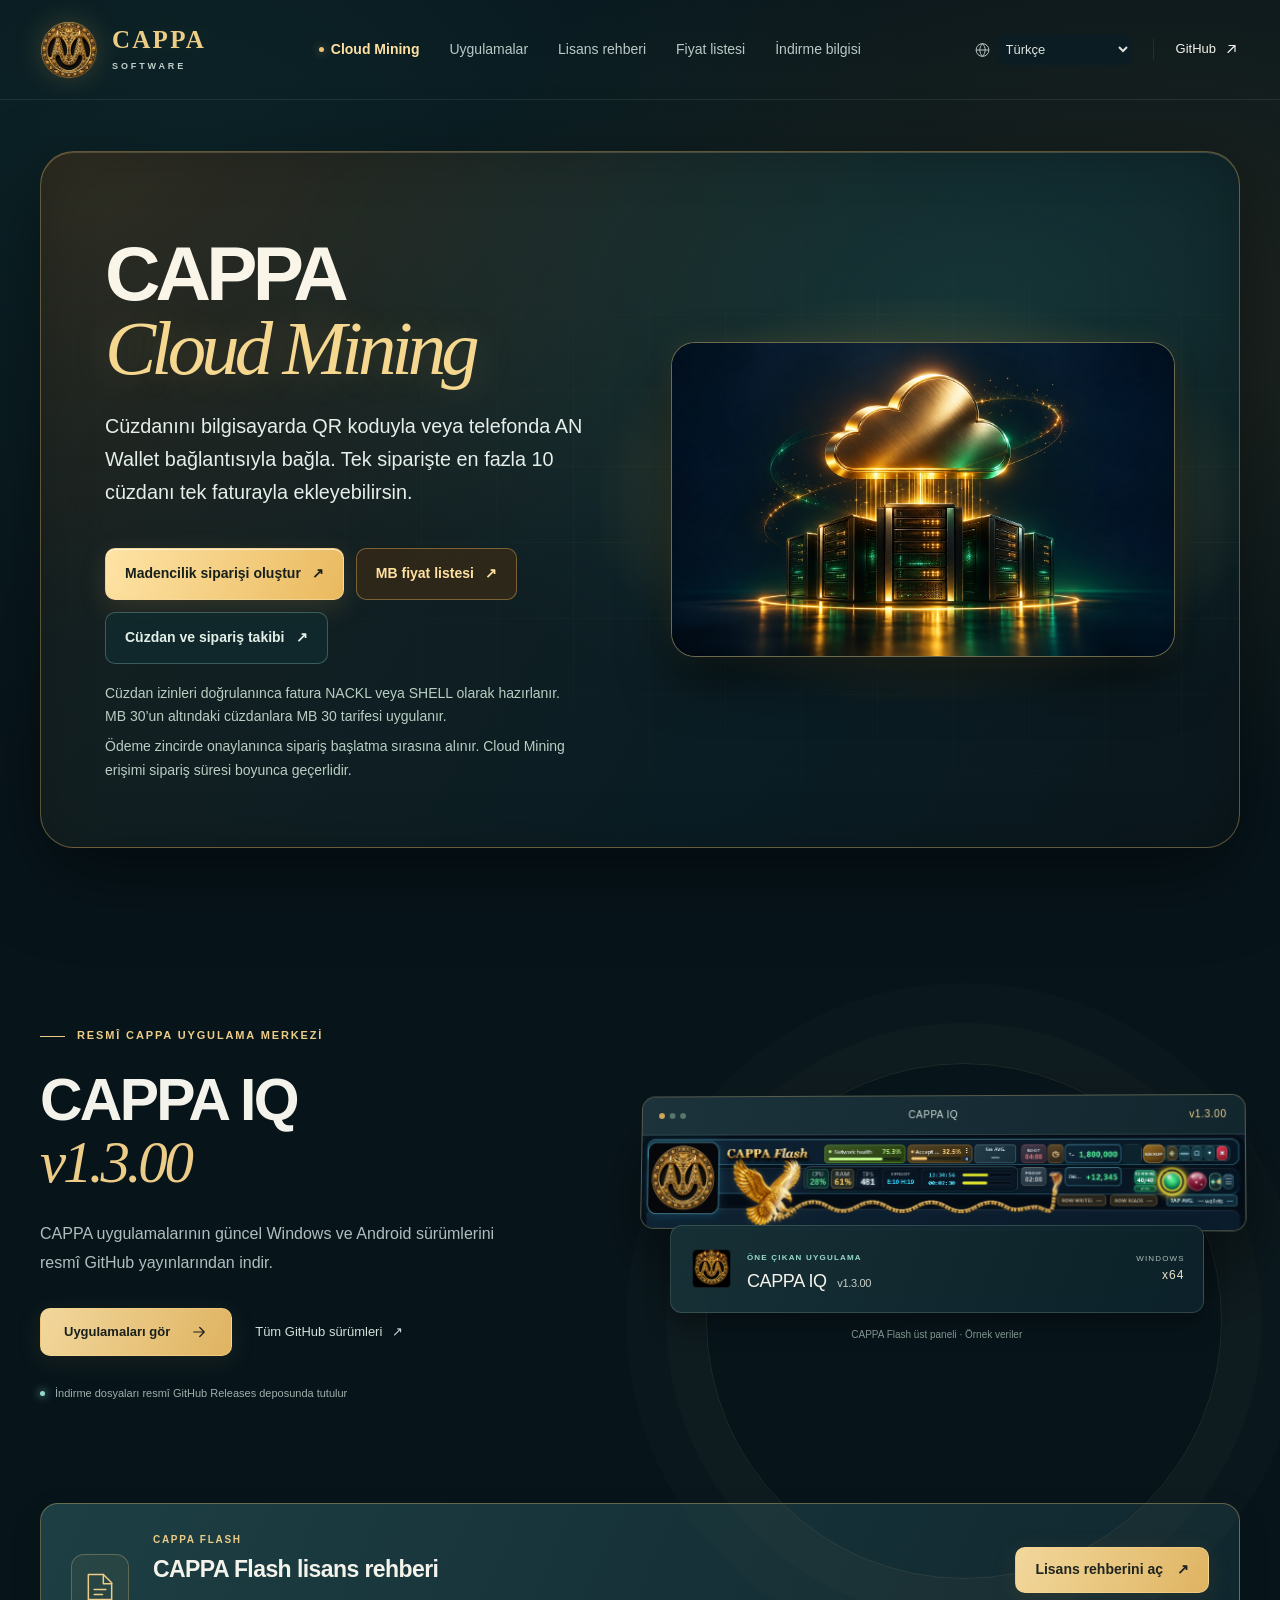
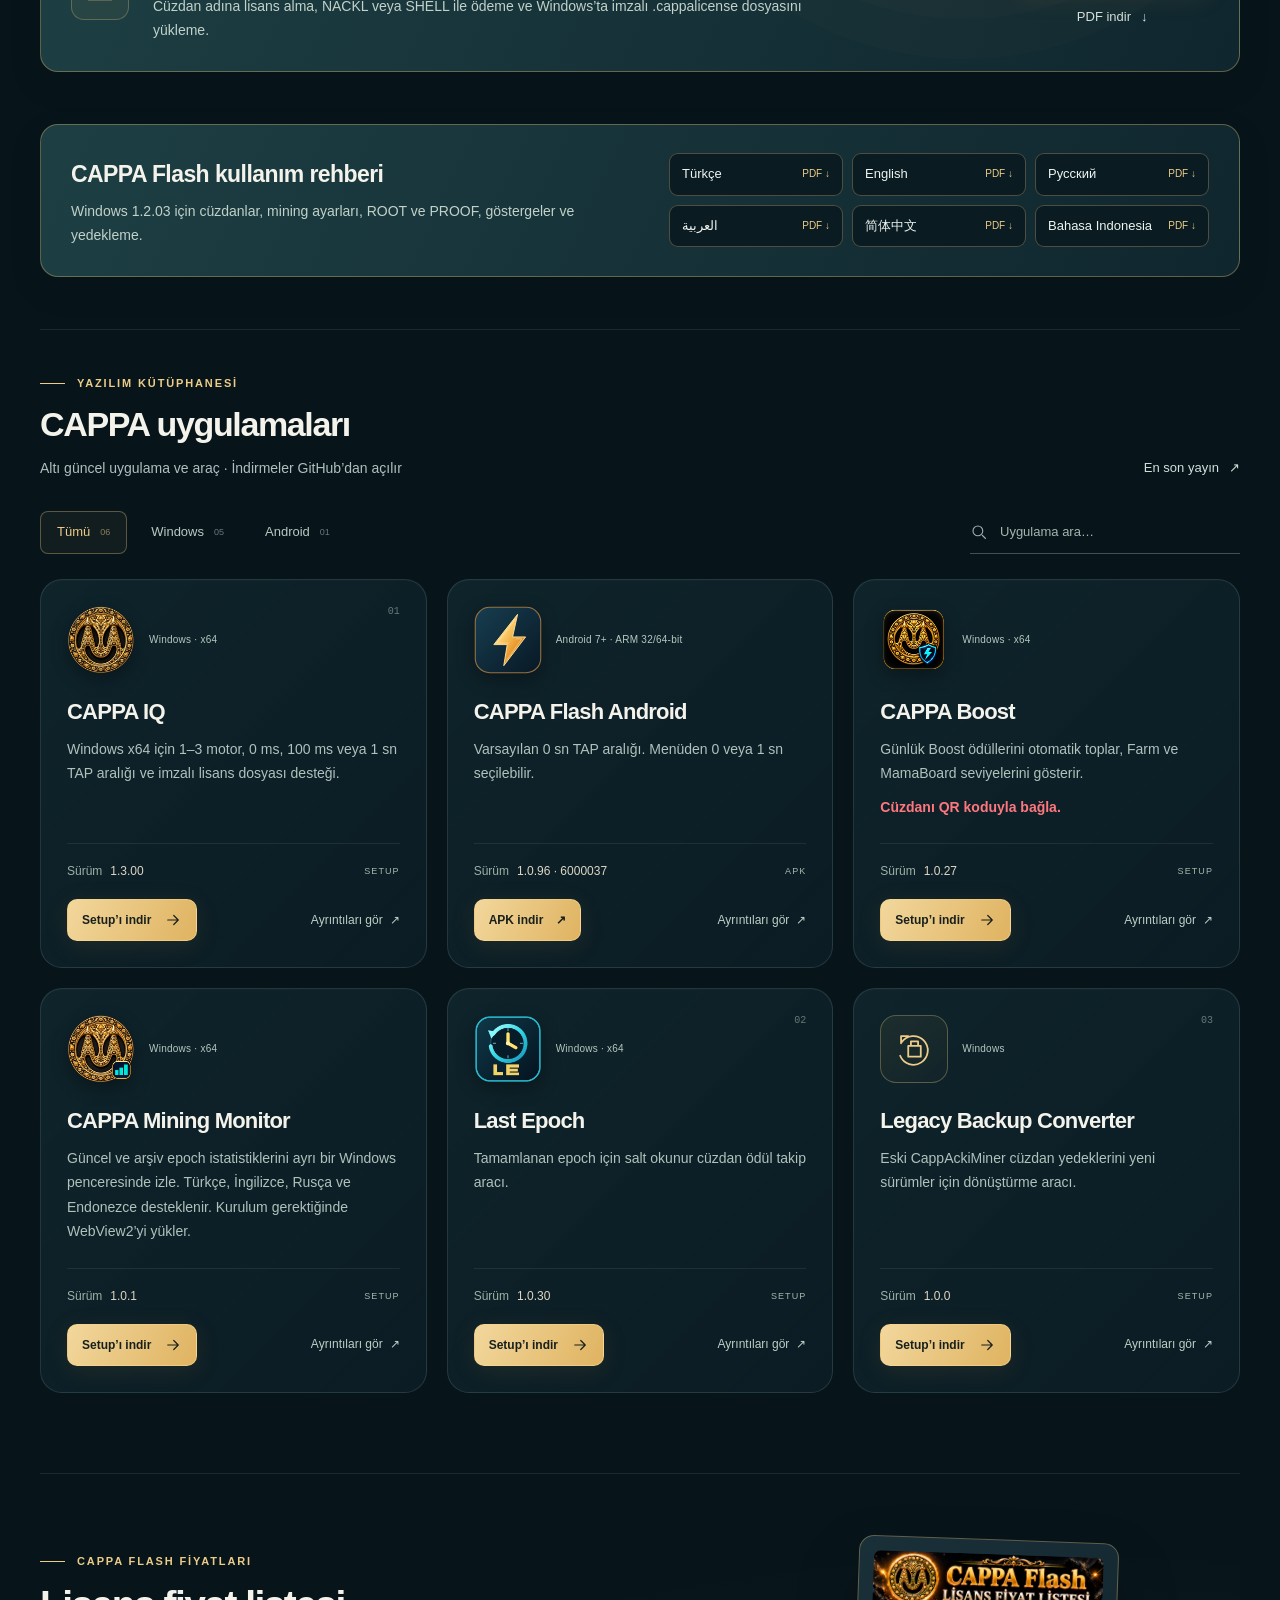
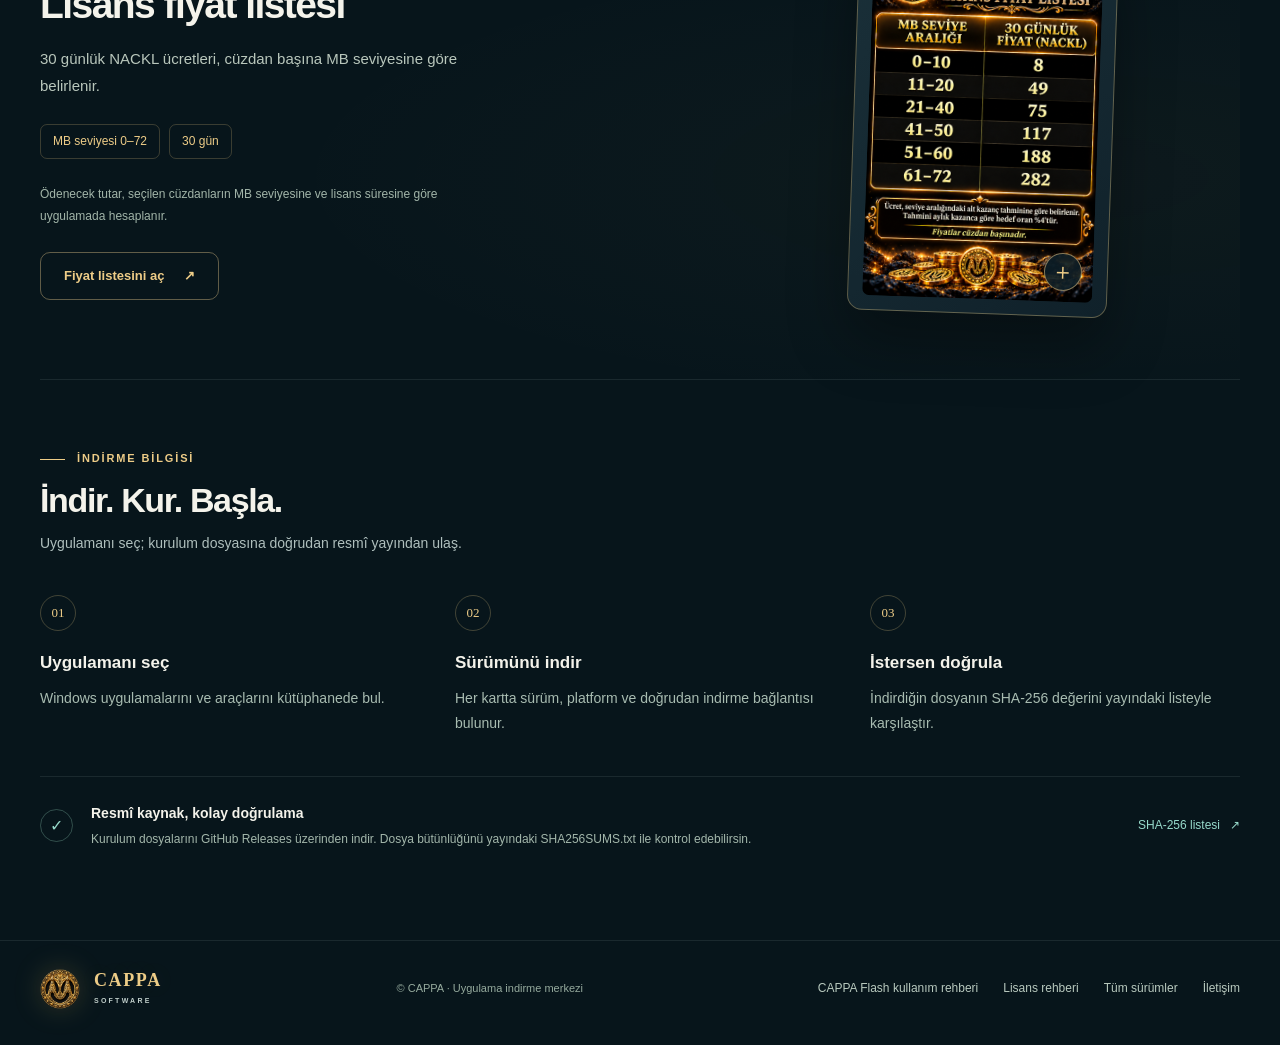
==== commit db21ccae: "Add CAPPA Mining Monitor v1.0.1 to downloads" ====
--- a/index.html
+++ b/index.html
@@ -45,7 +45,7 @@
   </ul>
  </section>
  <section class="library shell" id="apps" aria-labelledby="apps-title"><div class="section-head"><div><div class="eyebrow" data-i18n="libraryEyebrow">Yazılım kütüphanesi</div><h2 id="apps-title" data-i18n="libraryTitle">CAPPA uygulamaları</h2><p class="section-sub" data-i18n="librarySub"></p></div><a class="quiet-link" href="https://github.com/cappackiminer/CappAckiMiner/releases/tag/downloads-2026-10-18" target="_blank" rel="noopener noreferrer"><span data-i18n="latest">En son yayın</span> ↗</a></div>
- <div class="toolbar"><div class="filters" role="group" aria-label="Platform"><button class="filter active" data-filter="all" aria-pressed="true" type="button"><span data-i18n="all">Tümü</span><b>05</b></button><button class="filter" data-filter="windows" aria-pressed="false" type="button">Windows <b>04</b></button><button class="filter" data-filter="android" aria-pressed="false" type="button">Android <b>01</b></button></div><label class="search"><svg viewBox="0 0 24 24" fill="none" aria-hidden="true"><circle cx="10.5" cy="10.5" r="6.5"/><path d="m16 16 5 5"/></svg><input id="search" type="search" placeholder="Uygulama ara…" aria-label="Uygulama ara"></label></div>
+ <div class="toolbar"><div class="filters" role="group" aria-label="Platform"><button class="filter active" data-filter="all" aria-pressed="true" type="button"><span data-i18n="all">Tümü</span><b>06</b></button><button class="filter" data-filter="windows" aria-pressed="false" type="button">Windows <b>05</b></button><button class="filter" data-filter="android" aria-pressed="false" type="button">Android <b>01</b></button></div><label class="search"><svg viewBox="0 0 24 24" fill="none" aria-hidden="true"><circle cx="10.5" cy="10.5" r="6.5"/><path d="m16 16 5 5"/></svg><input id="search" type="search" placeholder="Uygulama ara…" aria-label="Uygulama ara"></label></div>
  <div class="grid" id="app-grid"><article class="app-card" data-id="miner" data-platform="windows" data-search="CAPPA IQ Flash Eagle Windows x64">
   <div class="card-top"><div class="app-icon miner"><img src="./assets/eagle-windows-v110.png" alt="" width="72" height="72" loading="lazy"></div><span class="platform">Windows · x64</span><span class="card-index" aria-hidden="true">01</span></div>
   <h3>CAPPA IQ</h3><p data-i18n="miner">Windows x64 için 1–3 motor, 0 ms, 100 ms veya 1 sn TAP aralığı ve imzalı lisans dosyası desteği.</p>
@@ -65,6 +65,12 @@
   <div class="card-version"><span data-i18n="version">Sürüm</span><strong>1.0.27</strong><span class="file-type">SETUP</span></div>
   <div class="card-foot"><a class="download button" href="https://github.com/cappackiminer/CappAckiMiner/releases/download/downloads-2026-10-18/CAPPA-Boost-v1.0.27-Sabit-Ust-Panel-x64-Setup.exe"><span data-i18n="setup">İndir</span><svg viewBox="0 0 24 24" fill="none" aria-hidden="true"><path d="M5 12h14m-6-6 6 6-6 6" stroke="currentColor" stroke-width="1.6" stroke-linecap="round" stroke-linejoin="round"/></svg></a><button class="details" data-app="boost" type="button"><span data-i18n="details">Ayrıntıları gör</span><span aria-hidden="true">↗</span></button></div>
 </article>
+<article class="app-card" data-id="miningMonitor" data-platform="windows" data-search="CAPPA Mining Monitor Windows x64 epoch reward statistics istatistik madencilik">
+  <div class="card-top"><div class="app-icon"><img src="./assets/cappa-monitor-stats.png" alt="" width="256" height="256" loading="lazy"></div><span class="platform">Windows · x64</span></div>
+  <h3>CAPPA Mining Monitor</h3><p data-i18n="miningMonitor">Güncel ve arşiv epoch istatistiklerini ayrı bir Windows penceresinde izle. Türkçe, İngilizce, Rusça ve Endonezce desteklenir. Kurulum gerektiğinde WebView2’yi yükler.</p>
+  <div class="card-version"><span data-i18n="version">Sürüm</span><strong>1.0.1</strong><span class="file-type">SETUP</span></div>
+  <div class="card-foot"><a class="download button" href="https://github.com/cappackiminer/CappAckiMiner/releases/download/downloads-2026-10-18/CAPPA-Mining-Monitor-v1.0.1-x64-Setup.exe?build=b6196ddd"><span data-i18n="setup">İndir</span><svg viewBox="0 0 24 24" fill="none" aria-hidden="true"><path d="M5 12h14m-6-6 6 6-6 6" stroke="currentColor" stroke-width="1.6" stroke-linecap="round" stroke-linejoin="round"/></svg></a><button class="details" data-app="miningMonitor" type="button"><span data-i18n="details">Ayrıntıları gör</span><span aria-hidden="true">↗</span></button></div>
+</article>
 <article class="app-card" data-id="epoch" data-platform="windows" data-search="reward tracker wallet">
   <div class="card-top"><div class="app-icon epoch"><img src="./assets/last-epoch.png" alt="" width="72" height="72" loading="lazy"></div><span class="platform">Windows · x64</span><span class="card-index" aria-hidden="true">02</span></div>
   <h3>Last Epoch</h3><p data-i18n="epoch">Tamamlanan epoch için salt okunur cüzdan ödül takip aracı.</p>
@@ -82,5 +88,5 @@
 </main>
 <footer><div class="shell footer-inner"><a class="brand footer-brand" href="#top"><img src="./cappa-logo.png" alt="" width="40" height="40"><span class="wordmark">CAPPA<small>SOFTWARE</small></span></a><span data-i18n="footer">© CAPPA · Uygulama indirme merkezi</span><div class="footer-links"><a href="#flash-guide" data-i18n="eagleGuideTitle">CAPPA Flash kullanım rehberi</a><a data-license-help href="./help/license/#tr" data-i18n="licenseNav">Lisans rehberi</a><a href="https://github.com/cappackiminer/CappAckiMiner/releases" target="_blank" rel="noopener noreferrer" data-i18n="releases">Tüm sürümler</a><a href="https://t.me/cappadocia77" target="_blank" rel="noopener noreferrer" data-i18n="contact">İletişim</a></div></div></footer>
 <dialog id="lightbox" aria-labelledby="dialog-title"><div class="dialog-head"><h2 id="dialog-title"></h2><button type="button" class="close-dialog" aria-label="Kapat">×</button></div><div class="dialog-body" id="dialog-body"></div></dialog>
-<script src="./translations.js?v=cloud-access-20261128-cappa-iq-1.3.00"></script><script src="./apps.js?v=cappa-iq-1.3.00-resume-20261128"></script><script src="./app.js?v=cloud-prices-link-20261128"></script>
+<script src="./translations.js?v=mining-monitor-1.0.1-b6196ddd"></script><script src="./apps.js?v=mining-monitor-1.0.1-b6196ddd"></script><script src="./app.js?v=cloud-prices-link-20261128"></script>
 </body></html>
